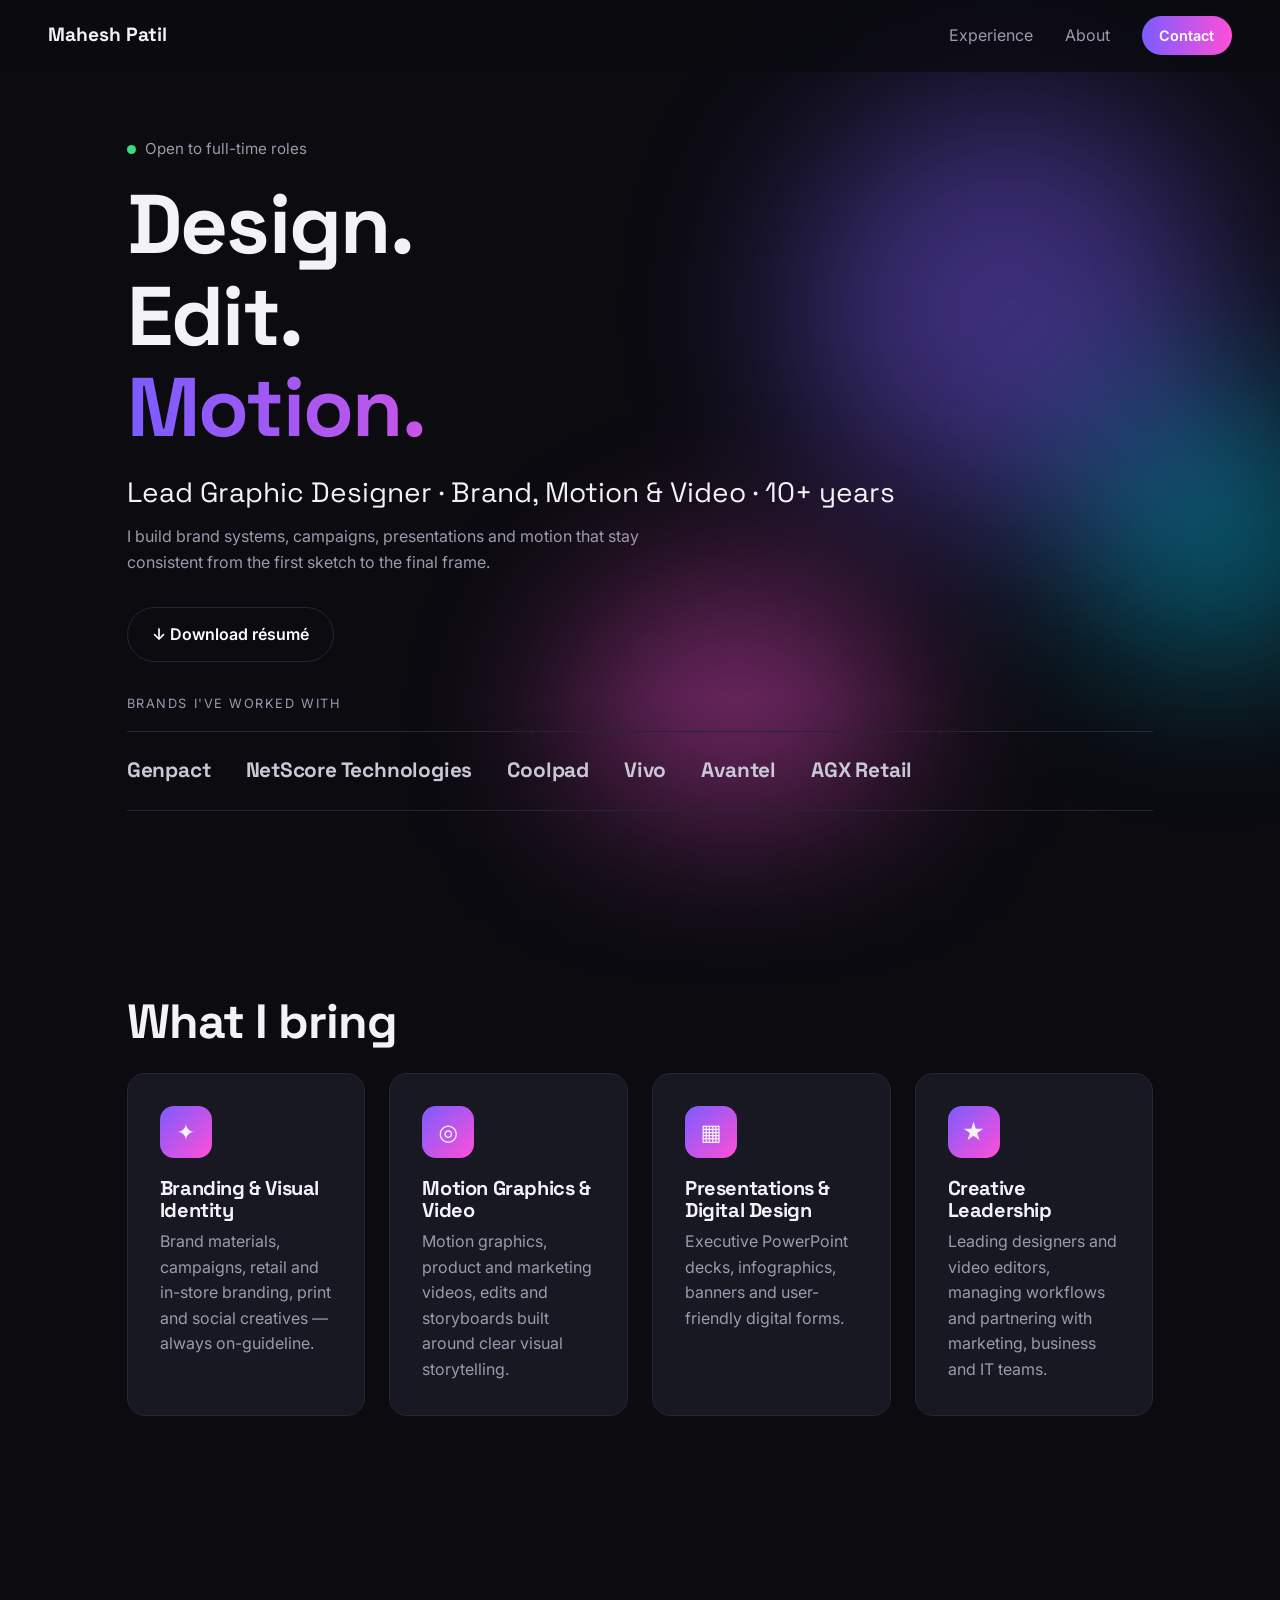
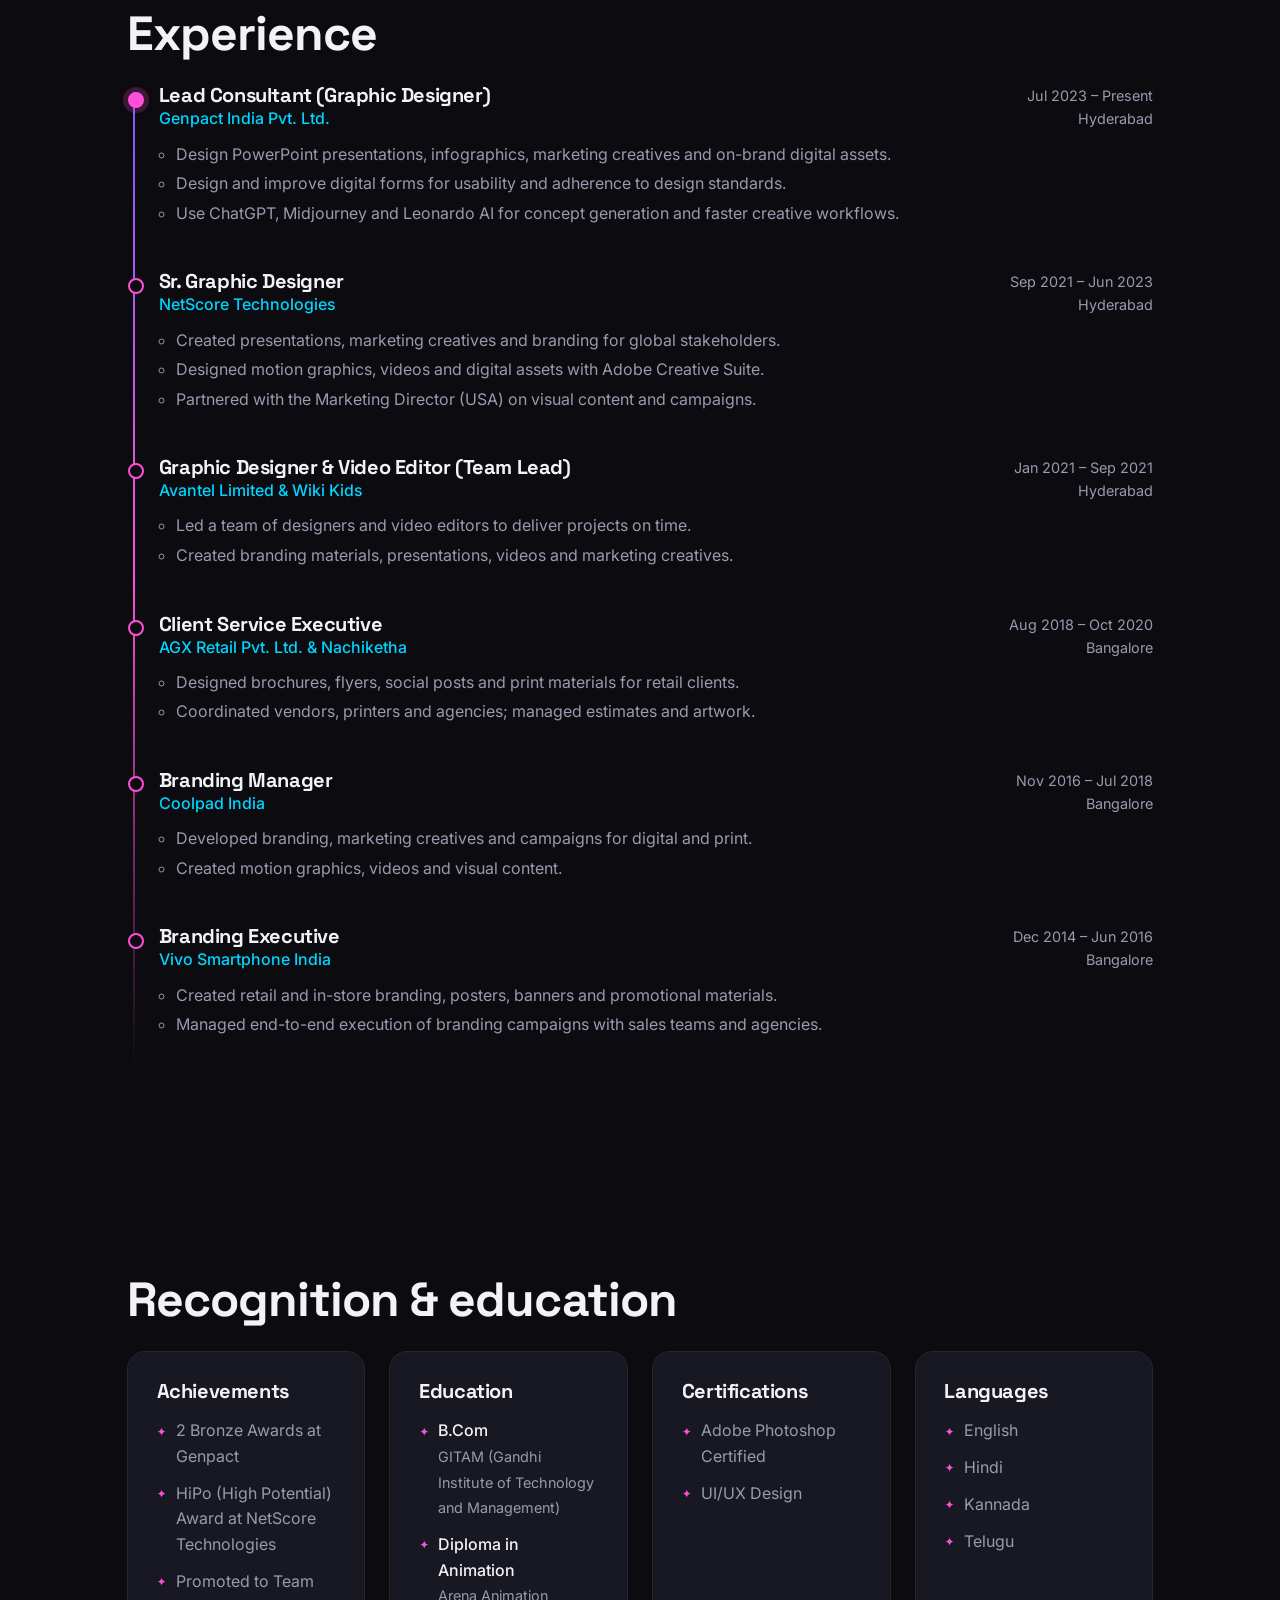
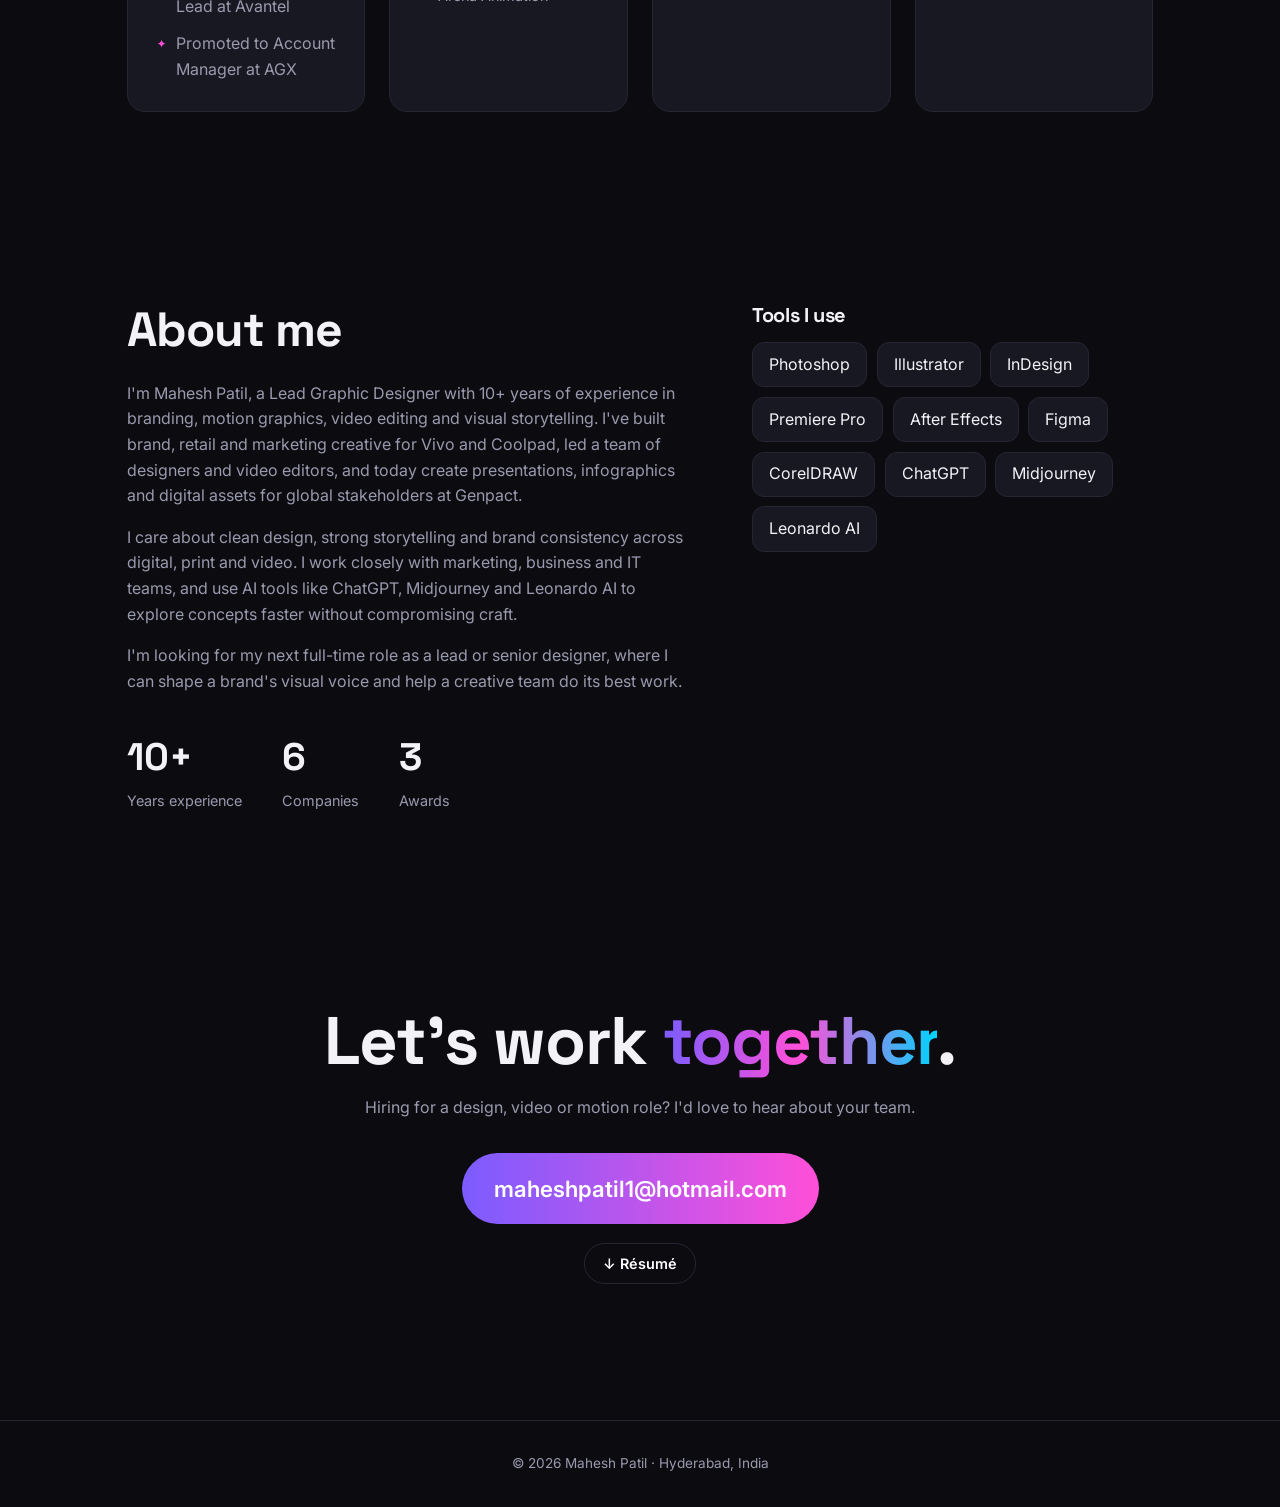
==== index.html @ 97edee57 "Upgrade portfolio based on hiring research - Brands strip (Genpact, NetScore, Coolpad, Vivo, Avantel" ====
<!doctype html>
<html lang="en">
<head>
  <meta charset="utf-8">
  <meta name="viewport" content="width=device-width, initial-scale=1">
  <title>Portfolio — Graphic Design, Video & Motion</title>
  <meta name="description" content="Portfolio of a graphic designer, video editor and motion graphics designer.">
  <link rel="preconnect" href="https://fonts.googleapis.com">
  <link rel="preconnect" href="https://fonts.gstatic.com" crossorigin>
  <link href="https://fonts.googleapis.com/css2?family=Inter:wght@400;500;600&family=Space+Grotesk:wght@500;700&display=swap" rel="stylesheet">
  <link rel="stylesheet" href="css/style.css">
</head>
<body>
  <header class="nav">
    <a href="#top" class="logo" data-site="name">Mahesh Patil</a>
    <button class="nav-toggle" aria-label="Open menu" aria-expanded="false">☰</button>
    <nav class="nav-links">
      <a href="#case-studies" id="nav-cs" hidden>Case studies</a>
      <a href="#work">Work</a>
      <a href="#experience">Experience</a>
      <a href="#about">About</a>
      <a href="#contact" class="btn btn-small">Contact</a>
    </nav>
  </header>

  <main id="top">
    <!-- HERO -->
    <section class="hero">
      <div class="hero-bg" aria-hidden="true">
        <span class="blob b1"></span><span class="blob b2"></span><span class="blob b3"></span>
      </div>
      <p class="eyebrow"><span class="dot"></span><span data-site="availability"></span></p>
      <h1>
        <span class="line">Design.</span>
        <span class="line">Edit.</span>
        <span class="line gradient-text">Motion.</span>
      </h1>
      <p class="hero-role" data-site="role"></p>
      <p class="hero-tagline" data-site="tagline"></p>
      <div class="hero-actions">
        <a href="#work" class="btn">View my work</a>
        <button class="btn btn-ghost" id="showreel-btn" hidden>▶ Watch showreel</button>
        <a class="btn btn-ghost" id="resume-btn" href="#" download hidden>↓ Download résumé</a>
        <a class="btn btn-ghost" id="pdf-btn" href="#" target="_blank" rel="noopener" hidden>↓ Portfolio PDF</a>
      </div>
      <div class="brands" id="brands" hidden aria-label="Brands I've worked with">
        <p class="brands-label">Brands I've worked with</p>
        <ul class="brands-list" id="brands-list"></ul>
      </div>
    </section>


    <!-- SHOWREEL (shown when SITE.showreel is set) -->
    <section id="showreel" class="section" hidden>
      <div class="section-head"><h2>Showreel</h2><p class="section-note" data-site="role"></p></div>
      <button class="reel-frame" id="reel-play" aria-label="Play showreel">
        <video id="reel-loop" muted loop playsinline preload="none" hidden></video>
        <img id="reel-poster" alt="" hidden>
        <span class="reel-play-icon" aria-hidden="true">▶</span>
        <span class="reel-label">Watch full reel</span>
      </button>
      <ol class="reel-breakdown" id="reel-breakdown" hidden></ol>
    </section>

    <!-- CASE STUDIES (filled from CASE_STUDIES in js/data.js; hidden when there are none) -->
    <section id="case-studies" class="section" hidden>
      <div class="section-head">
        <h2>Case studies</h2>
        <p class="section-note">In-depth projects: the brief, the thinking and the final work.</p>
      </div>
      <div class="cs-grid" id="cs-grid"></div>
    </section>

    <!-- WORK -->
    <section id="work" class="section">
      <div class="section-head">
        <h2 id="work-title">Selected work</h2>
        <div class="filters" role="tablist" aria-label="Filter projects">
          <button class="filter active" data-filter="all">All</button>
          <button class="filter" data-filter="graphic">Graphic Design</button>
          <button class="filter" data-filter="video">Video Editing</button>
          <button class="filter" data-filter="motion">Motion Graphics</button>
        </div>
      </div>
      <div class="grid" id="project-grid"></div>
    </section>

    <!-- SERVICES -->
    <section id="services" class="section">
      <h2>What I bring</h2>
      <div class="services" id="services-list"></div>
    </section>

    <!-- EXPERIENCE -->
    <section id="experience" class="section">
      <h2>Experience</h2>
      <ol class="timeline" id="timeline"></ol>
    </section>

    <!-- RECOGNITION / EDUCATION -->
    <section class="section">
      <h2>Recognition &amp; education</h2>
      <div class="info-grid">
        <div class="info-card reveal"><h3>Achievements</h3><ul id="achievements"></ul></div>
        <div class="info-card reveal"><h3>Education</h3><ul id="education"></ul></div>
        <div class="info-card reveal"><h3>Certifications</h3><ul id="certifications"></ul></div>
        <div class="info-card reveal"><h3>Languages</h3><ul id="languages"></ul></div>
      </div>
    </section>

    <!-- ABOUT -->
    <section id="about" class="section about">
      <div>
        <h2>About me</h2>
        <div id="about-text"></div>
        <div class="stats" id="stats"></div>
      </div>
      <div>
        <h3>Tools I use</h3>
        <ul class="tools" id="tools"></ul>
      </div>
    </section>

    <!-- CONTACT -->
    <section id="contact" class="section contact">
      <h2>Let's work <span class="gradient-text">together</span>.</h2>
      <p>Hiring for a design, video or motion role? I'd love to hear about your team.</p>
      <a class="btn btn-big" id="email-link" href="#"></a>
      <div class="contact-files">
        <a class="btn btn-ghost btn-small" id="resume-btn-2" href="#" download hidden>↓ Résumé</a>
        <a class="btn btn-ghost btn-small" id="pdf-btn-2" href="#" target="_blank" rel="noopener" hidden>↓ Portfolio PDF</a>
      </div>
      <ul class="socials" id="socials"></ul>
    </section>
  </main>

  <footer class="footer">
    <p>© <span id="year"></span> <span data-site="name"></span> · <span data-site="location"></span></p>
  </footer>

  <!-- LIGHTBOX -->
  <div class="lightbox" id="lightbox" hidden role="dialog" aria-modal="true" aria-labelledby="lb-title">
    <div class="lb-inner">
      <button class="lb-close" aria-label="Close">✕</button>
      <div class="lb-info">
        <div class="lb-tags" id="lb-cat"></div>
        <h3 id="lb-title"></h3>
        <p id="lb-desc"></p>
        <p class="lb-meta" id="lb-meta"></p>
        <a class="btn btn-ghost btn-small lb-link" id="lb-link" href="#" target="_blank" rel="noopener" hidden>View on Behance ↗</a>
      </div>
      <div class="lb-media" id="lb-media"></div>
    </div>
  </div>

  <script src="js/data.js"></script>
  <script src="js/main.js"></script>
</body>
</html>
---- css/style.css ----
:root {
  --bg: #0b0b10;
  --bg-2: #13131b;
  --card: #181822;
  --line: #262633;
  --text: #f2f2f7;
  --muted: #9a9aae;
  --accent: #7b5cff;
  --accent-2: #ff4fd8;
  --accent-3: #00d4ff;
  --radius: 18px;
  --max: 1180px;
  --font-head: "Space Grotesk", system-ui, sans-serif;
  --font-body: "Inter", system-ui, sans-serif;
}

* { box-sizing: border-box; margin: 0; padding: 0; }
[hidden] { display: none !important; }
html { scroll-behavior: smooth; }
body {
  background: var(--bg);
  color: var(--text);
  font-family: var(--font-body);
  line-height: 1.6;
  -webkit-font-smoothing: antialiased;
  overflow-x: hidden;
}
img, video, iframe { display: block; max-width: 100%; }
a { color: inherit; text-decoration: none; }
button { font: inherit; cursor: pointer; }
h1, h2, h3 { font-family: var(--font-head); line-height: 1.1; letter-spacing: -0.02em; }
h2 { font-size: clamp(2rem, 4vw, 3rem); margin-bottom: 1.5rem; }
h3 { font-size: 1.25rem; }

.gradient-text {
  background: linear-gradient(90deg, var(--accent), var(--accent-2), var(--accent-3));
  -webkit-background-clip: text; background-clip: text; color: transparent;
}

/* Buttons */
.btn {
  display: inline-flex; align-items: center; gap: .5rem;
  padding: .85rem 1.5rem; border-radius: 999px; border: 0;
  background: linear-gradient(90deg, var(--accent), var(--accent-2));
  color: #fff; font-weight: 600;
  transition: transform .2s, box-shadow .2s;
}
.btn:hover { transform: translateY(-2px); box-shadow: 0 10px 30px -10px var(--accent-2); }
.btn-ghost { background: transparent; border: 1px solid var(--line); }
.btn-ghost:hover { border-color: var(--accent); box-shadow: none; }
.btn-small { padding: .5rem 1.1rem; font-size: .9rem; }
.btn-big { font-size: clamp(1rem, 3vw, 1.4rem); padding: 1.1rem 2rem; word-break: break-all; }

/* Nav */
.nav {
  position: fixed; inset: 0 0 auto 0; z-index: 50;
  display: flex; align-items: center; justify-content: space-between;
  padding: 1rem clamp(1rem, 4vw, 3rem);
  background: rgba(11, 11, 16, .7);
  backdrop-filter: blur(14px);
  border-bottom: 1px solid transparent;
  transition: border-color .3s;
}
.nav.scrolled { border-color: var(--line); }
.logo { font-family: var(--font-head); font-weight: 700; font-size: 1.2rem; }
.nav-links { display: flex; align-items: center; gap: 2rem; }
.nav-links a:not(.btn) { color: var(--muted); transition: color .2s; }
.nav-links a:not(.btn):hover { color: var(--text); }
.nav-toggle { display: none; background: none; border: 0; color: var(--text); font-size: 1.5rem; }

/* Hero */
.hero {
  position: relative; min-height: 100vh;
  display: flex; flex-direction: column; justify-content: center;
  padding: 5.5rem clamp(1rem, 6vw, 5rem) 2.5rem;
  max-width: var(--max); margin: 0 auto;
}
.hero-bg {
  position: absolute; top: 0; bottom: -6rem; left: calc(50% - 50vw); right: calc(50% - 50vw);
  z-index: -1; overflow: hidden; pointer-events: none;
  -webkit-mask-image: linear-gradient(#000 70%, transparent); mask-image: linear-gradient(#000 70%, transparent);
}
.blob { position: absolute; border-radius: 50%; filter: blur(90px); opacity: .45; animation: float 14s ease-in-out infinite; }
.b1 { width: 420px; height: 420px; background: var(--accent); top: 10%; right: 5%; }
.b2 { width: 320px; height: 320px; background: var(--accent-2); bottom: 10%; right: 30%; animation-delay: -5s; }
.b3 { width: 260px; height: 260px; background: var(--accent-3); top: 40%; right: -5%; animation-delay: -9s; }
@keyframes float {
  0%, 100% { transform: translate(0, 0) scale(1); }
  33% { transform: translate(-40px, 30px) scale(1.1); }
  66% { transform: translate(30px, -20px) scale(.95); }
}
.eyebrow { display: inline-flex; align-items: center; gap: .6rem; color: var(--muted); margin-bottom: 1.1rem; font-size: .95rem; }
.dot { width: 9px; height: 9px; border-radius: 50%; background: #3ddc84; box-shadow: 0 0 0 0 #3ddc84; animation: pulse 2s infinite; }
@keyframes pulse { 70% { box-shadow: 0 0 0 10px transparent; } 100% { box-shadow: 0 0 0 0 transparent; } }
.hero h1 { font-size: clamp(3rem, 9vw, 5.2rem); font-weight: 700; margin-bottom: 1rem; }
.hero h1 .line { display: block; opacity: 0; transform: translateY(30px); animation: rise .8s forwards; }
.hero h1 .line:nth-child(2) { animation-delay: .15s; }
.hero h1 .line:nth-child(3) { animation-delay: .3s; }
@keyframes rise { to { opacity: 1; transform: none; } }
.hero-role { font-family: var(--font-head); font-size: clamp(1.2rem, 2.8vw, 1.75rem); margin-bottom: .6rem; }
.hero-tagline { color: var(--muted); max-width: 560px; margin-bottom: 2rem; }
.hero-actions { display: flex; flex-wrap: wrap; gap: 1rem; }

/* Sections */
.section { max-width: var(--max); margin: 0 auto; padding: 6rem clamp(1rem, 6vw, 5rem); }
.section-head { display: flex; flex-wrap: wrap; align-items: end; justify-content: space-between; gap: 1rem; margin-bottom: 2rem; }
.section-head h2 { margin: 0; }
.filters { display: flex; flex-wrap: wrap; gap: .5rem; }
.filter {
  padding: .5rem 1rem; border-radius: 999px;
  background: var(--bg-2); border: 1px solid var(--line); color: var(--muted);
  transition: all .2s;
}
.filter:hover { color: var(--text); }
.filter.active { background: var(--text); color: var(--bg); border-color: var(--text); }

/* Project grid */
.grid { display: grid; grid-template-columns: repeat(auto-fill, minmax(320px, 1fr)); gap: 1.5rem; }
.card {
  position: relative; border-radius: var(--radius); overflow: hidden;
  background: var(--card); border: 1px solid var(--line);
  cursor: pointer; text-align: left; color: inherit; padding: 0;
  display: flex; flex-direction: column; justify-content: flex-start; font: inherit;
  transition: transform .3s, border-color .3s;
  animation: fadeIn .5s both;
}
.card:hover { transform: translateY(-6px); border-color: var(--accent); }
@keyframes fadeIn { from { opacity: 0; transform: translateY(15px); } }
.card-thumb { position: relative; aspect-ratio: 4 / 3; overflow: hidden; }
.card-thumb img { width: 100%; height: 100%; object-fit: cover; object-position: center top; transition: transform .6s; }
.count {
  position: absolute; left: 1rem; bottom: 1rem; padding: .3rem .7rem; border-radius: 999px;
  background: rgba(0,0,0,.6); backdrop-filter: blur(6px); color: #fff; font-size: .8rem; font-weight: 500;
}
.card:hover .card-thumb img, .card:hover .placeholder { transform: scale(1.06); }
.placeholder {
  width: 100%; height: 100%;
  display: grid; place-items: center;
  font-family: var(--font-head); font-size: 4rem; font-weight: 700; color: rgba(255,255,255,.9);
  transition: transform .6s;
}
.play {
  position: absolute; right: 1rem; bottom: 1rem;
  width: 48px; height: 48px; border-radius: 50%;
  display: grid; place-items: center;
  background: rgba(0,0,0,.55); backdrop-filter: blur(6px); color: #fff; font-size: .95rem;
}
.card-thumb { width: 100%; flex: none; }
.card-body { padding: 1.2rem 1.3rem 1.4rem; }
.card-body h3 { font-size: 1.1rem; margin: .5rem 0 .25rem; }
.card-body p { color: var(--muted); font-size: .9rem; }
.tag {
  display: inline-block; font-size: .75rem; font-weight: 600; letter-spacing: .04em; text-transform: uppercase;
  padding: .25rem .65rem; border-radius: 999px; background: var(--bg-2); border: 1px solid var(--line);
}
.tag.graphic { color: #ffb86b; }
.tag.video { color: #5ccfff; }
.tag.motion { color: #ff7ad9; }

/* Badges */
.badge {
  display: inline-block; font-size: .75rem; font-weight: 600; letter-spacing: .04em;
  padding: .3rem .7rem; border-radius: 999px;
}
.badge.concept { background: linear-gradient(90deg, var(--accent), var(--accent-2)); color: #fff; }
.badge.draft { background: #ffd54f; color: #2b2100; }
.section-note { color: var(--muted); max-width: 420px; }

/* Case study cards (home) */
.cs-grid { display: grid; grid-template-columns: repeat(auto-fill, minmax(min(100%, 480px), 1fr)); gap: 1.5rem; }
.cs-card {
  display: flex; flex-direction: column; border-radius: var(--radius); overflow: hidden;
  background: var(--card); border: 1px solid var(--line); transition: transform .3s, border-color .3s;
}
.cs-card:hover { transform: translateY(-6px); border-color: var(--accent); }
.cs-card-img { position: relative; aspect-ratio: 16 / 10; overflow: hidden; background: var(--bg-2); }
.cs-card-img img { width: 100%; height: 100%; object-fit: cover; object-position: center top; transition: transform .6s; }
.cs-card:hover .cs-card-img img { transform: scale(1.04); }
.cs-card-badges { position: absolute; left: 1rem; top: 1rem; display: flex; gap: .4rem; flex-wrap: wrap; }
.cs-card-body { padding: 1.4rem 1.5rem 1.6rem; display: grid; gap: .6rem; }
.cs-card-body h3 { font-size: 1.5rem; }
.cs-card-body p { color: var(--muted); }
.cs-more { color: var(--accent-3); font-weight: 600; }

/* Case study page */
.case-page main { padding-top: 4rem; }
.cs-hero { padding-bottom: 2rem; }
.cs-back { color: var(--muted); display: inline-block; margin-bottom: 1.5rem; }
.cs-back:hover { color: var(--text); }
.cs-badges { display: flex; flex-wrap: wrap; gap: .5rem; margin-bottom: 1.2rem; }
.cs-hero h1 { font-size: clamp(2.6rem, 8vw, 5.5rem); margin-bottom: 1rem; }
.cs-summary { font-size: clamp(1.1rem, 2.4vw, 1.4rem); color: var(--muted); max-width: 760px; }
.cs-meta { display: grid; grid-template-columns: repeat(auto-fit, minmax(200px, 1fr)); gap: 1.5rem; margin-top: 2.5rem; padding-top: 2rem; border-top: 1px solid var(--line); }
.cs-meta dt { font-size: .75rem; text-transform: uppercase; letter-spacing: .08em; color: var(--muted); margin-bottom: .3rem; }
.cs-meta dd { font-weight: 500; }
.cs-note { margin-top: 2rem; padding: 1rem 1.2rem; border-left: 3px solid var(--accent-2); background: var(--bg-2); color: var(--muted); font-size: .95rem; border-radius: 0 10px 10px 0; }
.cs-cover { max-width: var(--max); margin: 0 auto; padding: 0 clamp(1rem, 6vw, 5rem); }
.cs figure img { width: 100%; height: auto; border-radius: var(--radius); border: 1px solid var(--line); background: var(--bg-2); }
.cs figcaption { color: var(--muted); font-size: .9rem; margin-top: .6rem; }
.cs-section { padding-top: 3rem; padding-bottom: 3rem; }
.cs-text { max-width: 760px; margin-bottom: 2rem; }
.cs-text h2 { font-size: clamp(1.6rem, 3vw, 2.2rem); margin-bottom: 1rem; }
.cs-text p { color: var(--muted); margin-bottom: 1rem; font-size: 1.05rem; }
.cs-text ul { color: var(--muted); padding-left: 1.2rem; display: grid; gap: .4rem; }
.cs-media { display: grid; gap: 1.5rem; }
.cs-media .video-wrap { position: relative; aspect-ratio: 16 / 9; border-radius: var(--radius); overflow: hidden; background: #000; }
.cs-media .video-wrap iframe, .cs-media .video-wrap video { position: absolute; inset: 0; width: 100%; height: 100%; border: 0; }
.cs-grid2 { grid-template-columns: repeat(auto-fit, minmax(min(100%, 420px), 1fr)); }
.cs-next a { display: block; padding: 2.5rem; border-radius: var(--radius); background: var(--card); border: 1px solid var(--line); transition: border-color .3s; }
.cs-next a:hover { border-color: var(--accent); }
.cs-next span { display: block; color: var(--muted); margin-bottom: .4rem; }
.cs-next strong { font-family: var(--font-head); font-size: clamp(1.5rem, 4vw, 2.5rem); }
.cs-missing { min-height: 60vh; display: grid; align-content: center; justify-items: start; gap: 1rem; }

/* Brands strip */
.brands { margin-top: 2rem; }
.brands-label { color: var(--muted); font-size: .8rem; text-transform: uppercase; letter-spacing: .12em; margin-bottom: 1rem; }
.brands-list {
  list-style: none; display: flex; flex-wrap: wrap; gap: .6rem 2.2rem; padding: 1.4rem 0;
  border-top: 1px solid var(--line); border-bottom: 1px solid var(--line);
}
.brands-list li { font-family: var(--font-head); font-weight: 700; font-size: clamp(1rem, 2vw, 1.3rem); color: #c9c9d6; letter-spacing: -.01em; }

/* Showreel */
.reel-frame {
  position: relative; display: block; width: 100%; aspect-ratio: 16 / 9; padding: 0; border: 1px solid var(--line);
  border-radius: var(--radius); overflow: hidden; color: #fff; cursor: pointer;
  background: radial-gradient(circle at 30% 30%, rgba(123,92,255,.45), transparent 60%), radial-gradient(circle at 75% 70%, rgba(255,79,216,.35), transparent 55%), var(--bg-2);
}
.reel-frame video, .reel-frame img { position: absolute; inset: 0; width: 100%; height: 100%; object-fit: cover; }
.reel-play-icon {
  position: absolute; left: 50%; top: 50%; transform: translate(-50%, -50%); width: 84px; height: 84px; border-radius: 50%;
  display: grid; place-items: center; font-size: 1.6rem; background: rgba(0,0,0,.55); backdrop-filter: blur(8px); transition: transform .3s;
}
.reel-frame:hover .reel-play-icon { transform: translate(-50%, -50%) scale(1.1); }
.reel-label { position: absolute; left: 1.2rem; bottom: 1.1rem; font-weight: 600; background: rgba(0,0,0,.55); padding: .4rem .9rem; border-radius: 999px; }
.reel-breakdown { list-style: none; margin-top: 1.5rem; display: grid; gap: .2rem; }
.reel-breakdown li { display: grid; grid-template-columns: 4.5rem 1fr 1fr; gap: 1rem; padding: .7rem 0; border-bottom: 1px solid var(--line); }
.reel-time { font-family: monospace; color: var(--accent-3); }
.reel-breakdown span:last-child { color: var(--muted); }

/* Case card hover preview */
.cs-preview { position: absolute; inset: 0; width: 100%; height: 100%; object-fit: cover; opacity: 0; transition: opacity .3s; }
.cs-card.playing .cs-preview { opacity: 1; }

/* Case study: outcome + key decisions */
.cs-outcome { margin-top: 2rem; padding: 1.3rem 1.5rem; border-radius: var(--radius); background: var(--card); border: 1px solid var(--line); }
.cs-outcome span { display: block; font-size: .75rem; text-transform: uppercase; letter-spacing: .08em; color: var(--accent-3); margin-bottom: .4rem; }
.cs-outcome p { font-size: 1.1rem; }
.cs-decisions h2 { font-size: clamp(1.6rem, 3vw, 2.2rem); margin-bottom: 1.5rem; }
.cs-decisions ol { list-style: none; counter-reset: d; display: grid; grid-template-columns: repeat(auto-fit, minmax(240px, 1fr)); gap: 1.2rem; }
.cs-decisions li { counter-increment: d; padding: 1.6rem; border-radius: var(--radius); background: var(--card); border: 1px solid var(--line); }
.cs-decisions li::before { content: "0" counter(d); display: block; font-family: var(--font-head); font-size: 1.8rem; font-weight: 700; margin-bottom: .6rem;
  background: linear-gradient(90deg, var(--accent), var(--accent-2)); -webkit-background-clip: text; background-clip: text; color: transparent; }
.cs-decisions h3 { margin-bottom: .5rem; }
.cs-decisions p { color: var(--muted); }

.contact-files { display: flex; justify-content: center; gap: .8rem; flex-wrap: wrap; margin-top: 1.2rem; }

/* Services */
.services { display: grid; grid-template-columns: repeat(auto-fit, minmax(220px, 1fr)); gap: 1.5rem; }
.service { padding: 2rem; border-radius: var(--radius); background: var(--card); border: 1px solid var(--line); }
.service-icon {
  width: 52px; height: 52px; border-radius: 14px; margin-bottom: 1.2rem;
  display: grid; place-items: center; font-size: 1.4rem;
  background: linear-gradient(135deg, var(--accent), var(--accent-2));
}
.service h3 { margin-bottom: .5rem; }
.service p { color: var(--muted); }

/* About */
.about { display: grid; grid-template-columns: 1.4fr 1fr; gap: 4rem; }
.about p { color: var(--muted); margin-bottom: 1rem; max-width: 600px; }
.about h3 { margin-bottom: 1rem; }
.stats { display: flex; flex-wrap: wrap; gap: 2.5rem; margin-top: 2rem; }
.stat strong { display: block; font-family: var(--font-head); font-size: 2.4rem; }
.stat span { color: var(--muted); font-size: .9rem; }
.tools { display: flex; flex-wrap: wrap; gap: .6rem; list-style: none; }
.tools li { padding: .55rem 1rem; border-radius: 12px; background: var(--card); border: 1px solid var(--line); }

/* Experience timeline */
.timeline { list-style: none; position: relative; padding-left: 2rem; }
.timeline::before {
  content: ""; position: absolute; left: 6px; top: .5rem; bottom: .5rem; width: 2px;
  background: linear-gradient(var(--accent), var(--accent-2), transparent);
}
.job { position: relative; padding: 0 0 2.5rem; }
.job::before {
  content: ""; position: absolute; left: calc(-2rem + 1px); top: .45rem;
  width: 12px; height: 12px; border-radius: 50%;
  background: var(--bg); border: 2px solid var(--accent-2);
}
.job:first-child::before { background: var(--accent-2); box-shadow: 0 0 0 5px rgba(255, 79, 216, .2); }
.job-head { display: flex; justify-content: space-between; gap: 1rem; flex-wrap: wrap; margin-bottom: .6rem; }
.job-company { color: var(--accent-3); font-weight: 500; }
.job-meta { color: var(--muted); font-size: .9rem; text-align: right; }
.job ul { color: var(--muted); padding-left: 1.1rem; max-width: 760px; }
.job ul li { margin-bottom: .25rem; }

/* Recognition grid */
.info-grid { display: grid; grid-template-columns: repeat(auto-fit, minmax(210px, 1fr)); gap: 1.5rem; }
.info-card { padding: 1.8rem; border-radius: var(--radius); background: var(--card); border: 1px solid var(--line); }
.info-card h3 { margin-bottom: 1rem; }
.info-card ul { list-style: none; display: grid; gap: .7rem; }
.info-card li { color: var(--muted); padding-left: 1.2rem; position: relative; }
.info-card li::before { content: "✦"; position: absolute; left: 0; color: var(--accent-2); font-size: .75rem; top: .2rem; }
.info-card li strong { display: block; color: var(--text); font-weight: 500; }
.info-card li span { font-size: .9rem; }

/* Contact */
.contact { text-align: center; }
.contact h2 { font-size: clamp(2.2rem, 6vw, 4.2rem); max-width: 800px; margin: 0 auto 1rem; }
.contact > p { color: var(--muted); margin-bottom: 2rem; }
.socials { display: flex; justify-content: center; flex-wrap: wrap; gap: 1.5rem; list-style: none; margin-top: 2.5rem; }
.socials a { color: var(--muted); border-bottom: 1px solid var(--line); padding-bottom: 2px; transition: color .2s, border-color .2s; }
.socials a:hover { color: var(--text); border-color: var(--accent-2); }

.footer { text-align: center; padding: 2rem 1rem; color: var(--muted); font-size: .85rem; border-top: 1px solid var(--line); }

/* Lightbox */
.lightbox {
  position: fixed; inset: 0; z-index: 100;
  display: grid; place-items: center; padding: 1rem;
  background: rgba(5, 5, 8, .88); backdrop-filter: blur(8px);
}
.lightbox[hidden] { display: none; }
.lb-inner {
  position: relative; width: min(1000px, 100%); max-height: 92vh; overflow: auto;
  background: var(--bg-2); border: 1px solid var(--line); border-radius: var(--radius);
}
.lb-close {
  position: absolute; top: .8rem; right: .8rem; z-index: 2;
  width: 40px; height: 40px; border-radius: 50%; border: 0;
  background: rgba(0,0,0,.6); color: #fff; font-size: 1rem;
}
.lb-media { background: #000; }
.lb-stack { display: grid; gap: 4px; }
.lb-stack img { width: 100%; height: auto; }
.lb-media .video-wrap { position: relative; aspect-ratio: 16 / 9; }
.lb-media .video-wrap iframe, .lb-media .video-wrap video { position: absolute; inset: 0; width: 100%; height: 100%; border: 0; }
.lb-media .placeholder { aspect-ratio: 16 / 9; height: auto; font-size: 1.1rem; font-weight: 500; text-align: center; padding: 2rem; }
.lb-info { padding: 1.6rem 4.5rem 1.6rem 1.8rem; }
.lb-info h3 { font-size: 1.6rem; margin: .7rem 0 .5rem; }
.lb-info p { color: var(--muted); }
.lb-meta { margin-top: .8rem; font-size: .9rem; }
.lb-tags { display: flex; gap: .4rem; flex-wrap: wrap; }
.lb-link { margin-top: 1.2rem; }

/* Scroll reveal */
.reveal { opacity: 0; transform: translateY(30px); transition: opacity .8s, transform .8s; }
.reveal.visible { opacity: 1; transform: none; }

/* Mobile */
@media (max-width: 760px) {
  .nav-toggle { display: block; }
  .nav-links {
    position: absolute; top: 100%; left: 0; right: 0;
    flex-direction: column; gap: 1.2rem; padding: 1.5rem;
    background: var(--bg-2); border-bottom: 1px solid var(--line);
    display: none;
  }
  .nav-links.open { display: flex; }
  .grid { grid-template-columns: 1fr; }
  .about { grid-template-columns: 1fr; gap: 2.5rem; }
  .section { padding: 4.5rem 1rem; }
  .job-meta { text-align: left; }
  .reel-breakdown li { grid-template-columns: 3.5rem 1fr; }
  .reel-breakdown span:last-child { grid-column: 2; }
  .hero { padding: 6rem 1rem 3rem; }
  .blob { opacity: .3; }
}

@media (prefers-reduced-motion: reduce) {
  *, *::before, *::after { animation: none !important; transition: none !important; }
  .hero h1 .line, .reveal { opacity: 1; transform: none; }
}
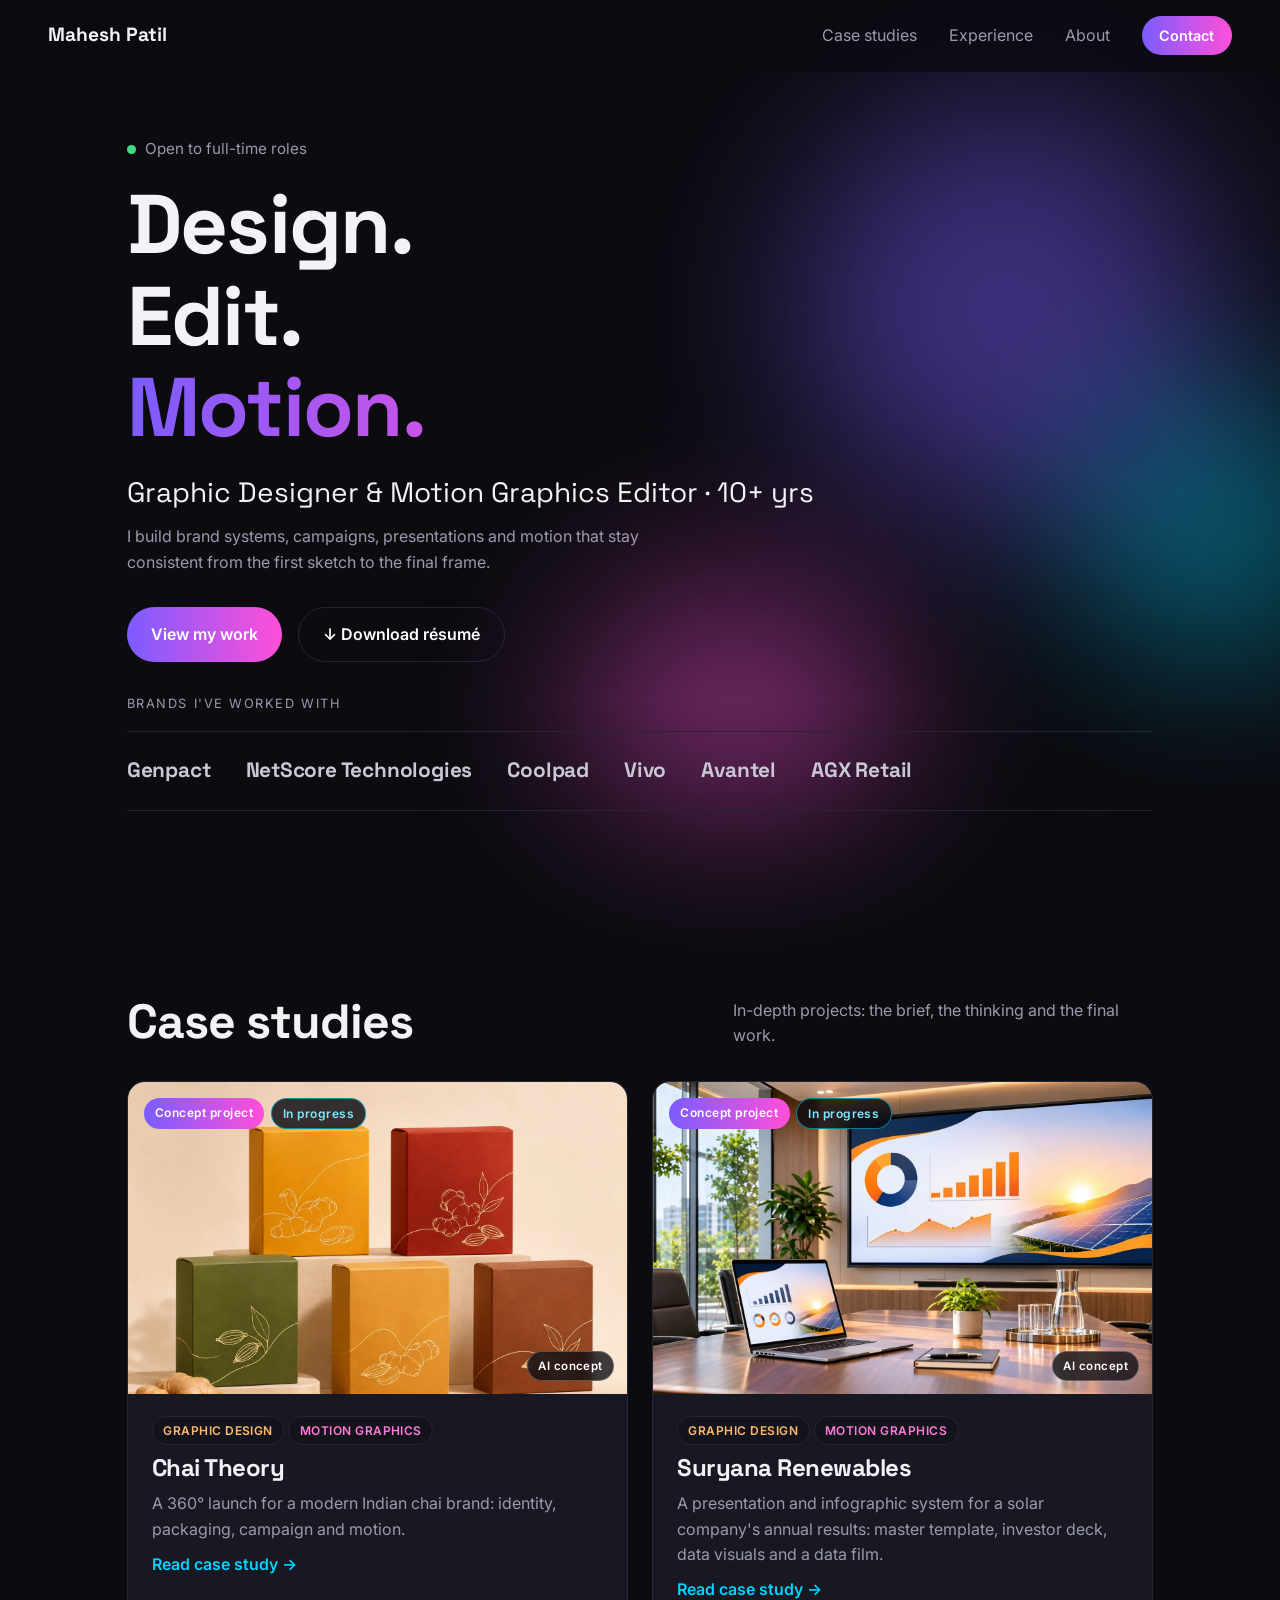
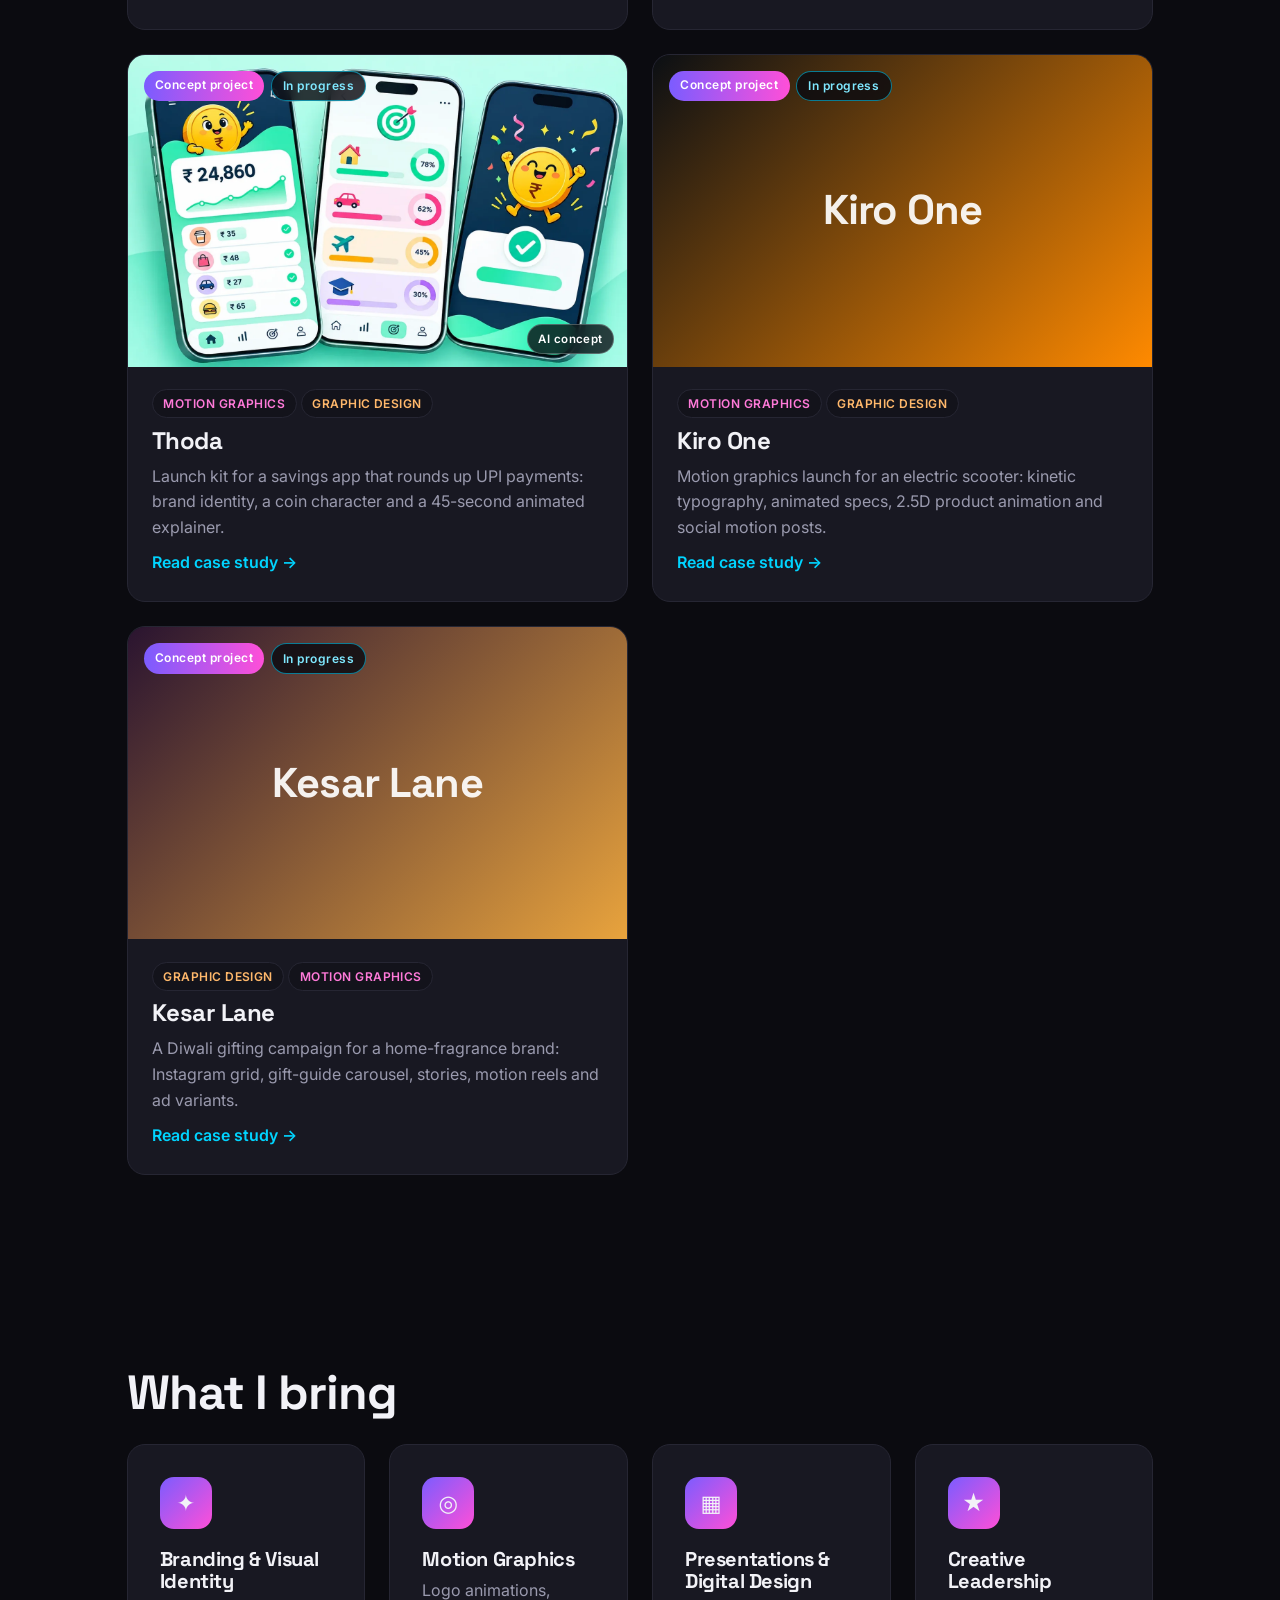
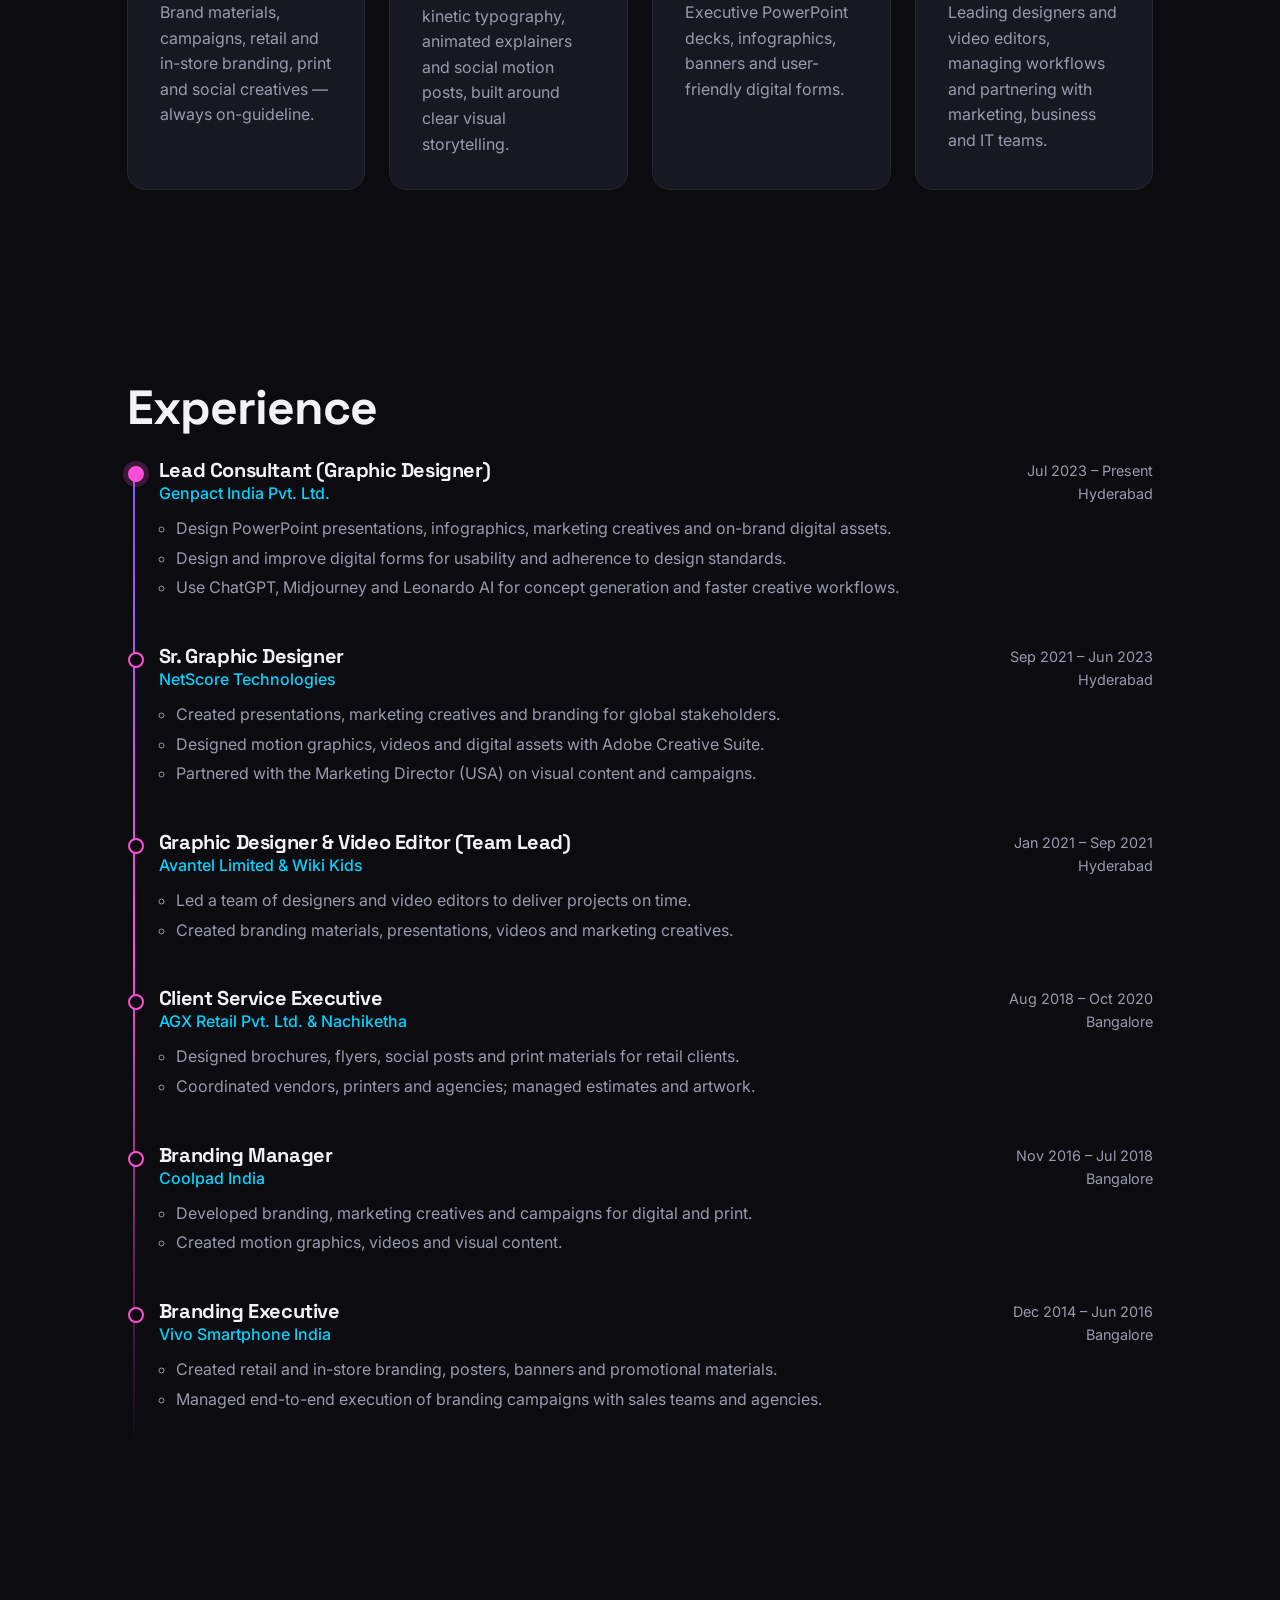
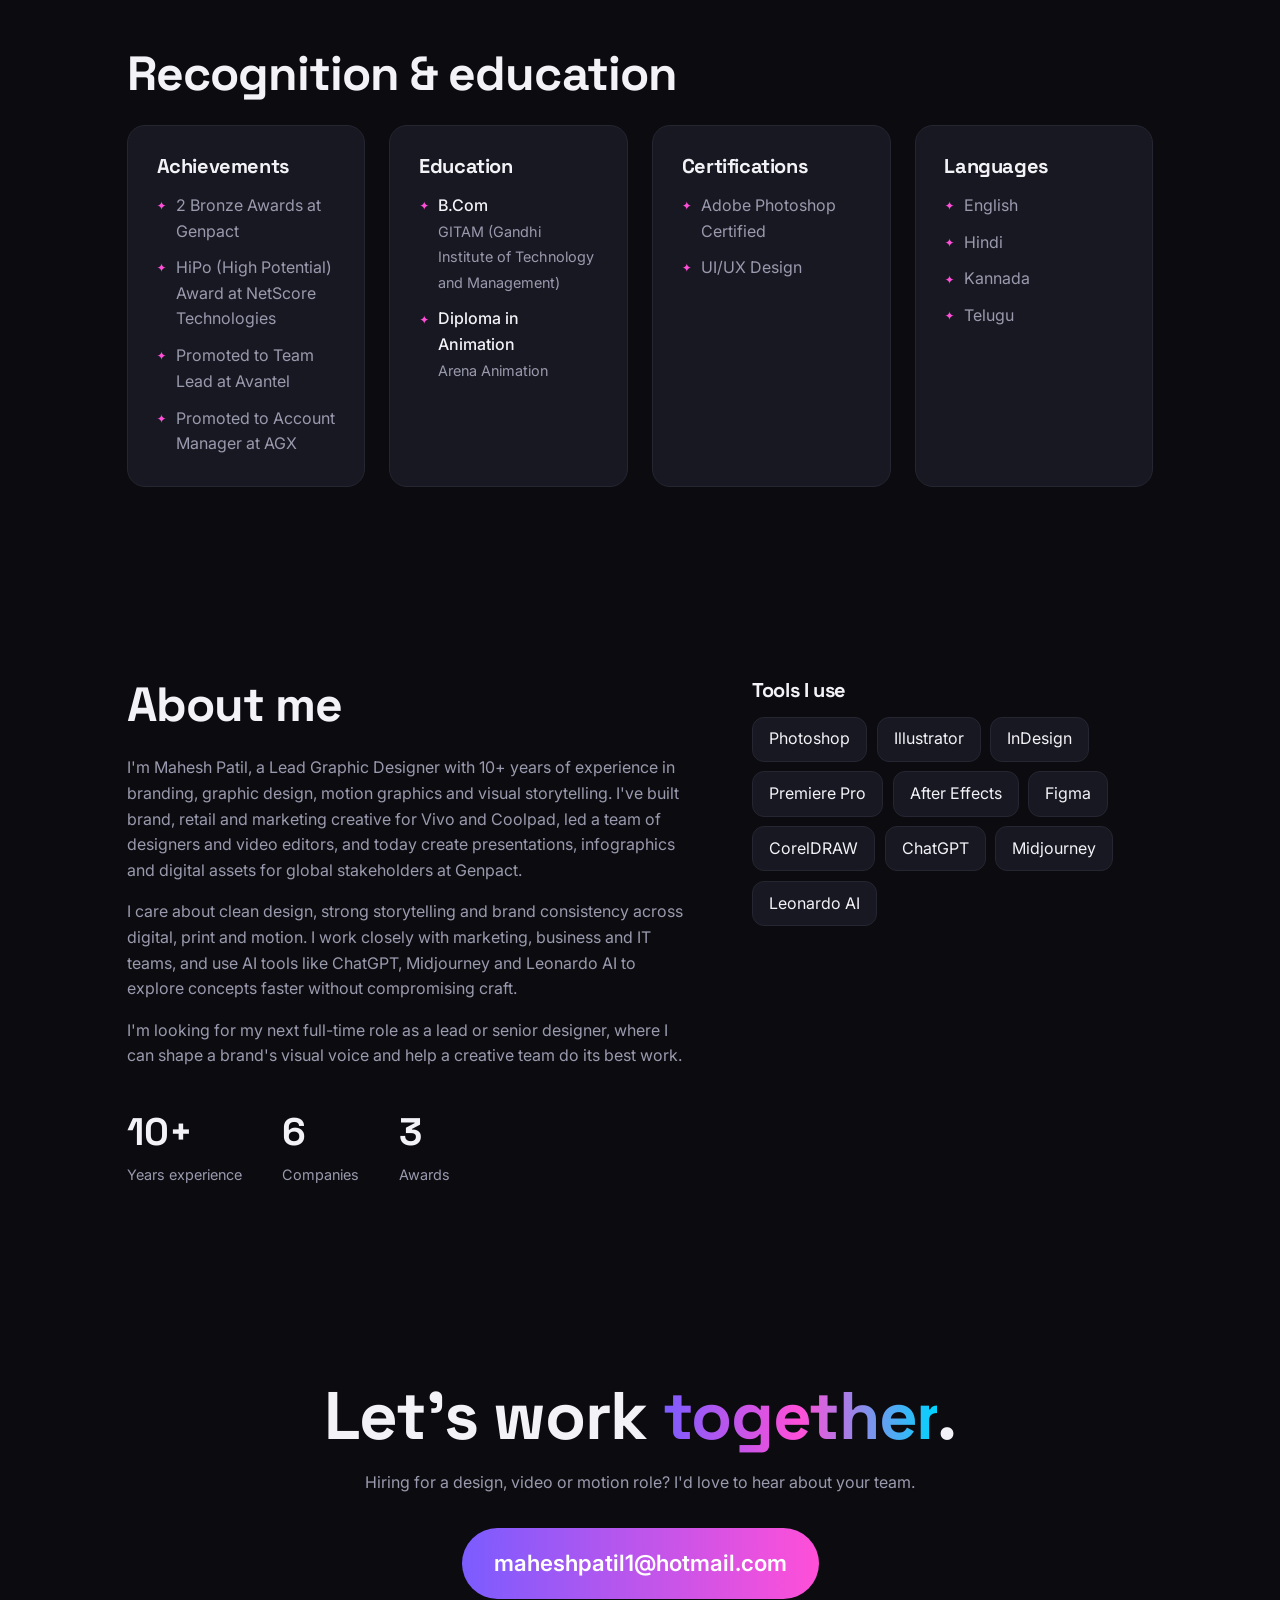
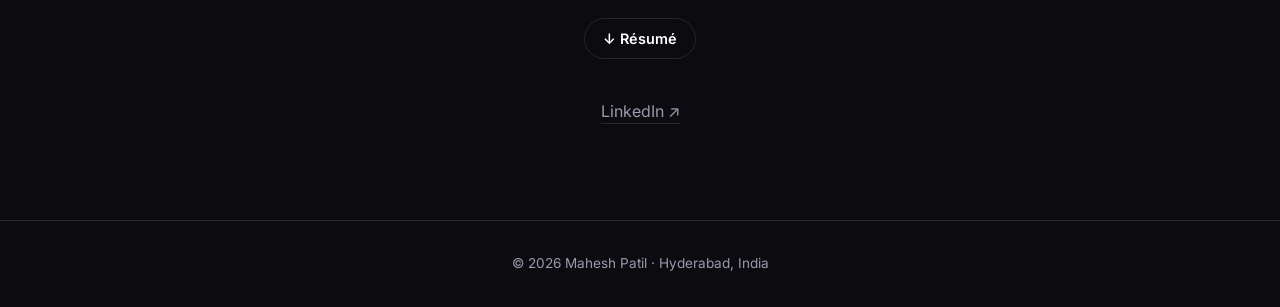
==== commit 4a614eae: "Refocus portfolio on graphic design and motion graphics Remove video-editing and UI/UX emphasis: Tho" ====
--- a/index.html
+++ b/index.html
@@ -78,7 +78,6 @@
         <div class="filters" role="tablist" aria-label="Filter projects">
           <button class="filter active" data-filter="all">All</button>
           <button class="filter" data-filter="graphic">Graphic Design</button>
-          <button class="filter" data-filter="video">Video Editing</button>
           <button class="filter" data-filter="motion">Motion Graphics</button>
         </div>
       </div>
--- a/css/style.css
+++ b/css/style.css
@@ -164,6 +164,7 @@
 }
 .badge.concept { background: linear-gradient(90deg, var(--accent), var(--accent-2)); color: #fff; }
 .badge.draft { background: #ffd54f; color: #2b2100; }
+.badge.wip { background: rgba(10, 10, 16, .82); color: #7fe8ff; border: 1px solid rgba(0, 212, 255, .55); backdrop-filter: blur(6px); }
 .section-note { color: var(--muted); max-width: 420px; }
 
 /* Case study cards (home) */
@@ -176,6 +177,9 @@
 .cs-card-img { position: relative; aspect-ratio: 16 / 10; overflow: hidden; background: var(--bg-2); }
 .cs-card-img img { width: 100%; height: 100%; object-fit: cover; object-position: center top; transition: transform .6s; }
 .cs-card:hover .cs-card-img img { transform: scale(1.04); }
+.cs-placeholder { width: 100%; height: 100%; display: grid; place-items: center; transition: transform .6s; }
+.cs-placeholder span { font-family: var(--font-head); font-weight: 700; font-size: clamp(1.8rem, 4vw, 2.6rem); color: rgba(255,255,255,.92); letter-spacing: -.02em; }
+.cs-card:hover .cs-placeholder { transform: scale(1.04); }
 .cs-card-badges { position: absolute; left: 1rem; top: 1rem; display: flex; gap: .4rem; flex-wrap: wrap; }
 .cs-card-body { padding: 1.4rem 1.5rem 1.6rem; display: grid; gap: .6rem; }
 .cs-card-body h3 { font-size: 1.5rem; }
@@ -196,6 +200,12 @@
 .cs-note { margin-top: 2rem; padding: 1rem 1.2rem; border-left: 3px solid var(--accent-2); background: var(--bg-2); color: var(--muted); font-size: .95rem; border-radius: 0 10px 10px 0; }
 .cs-cover { max-width: var(--max); margin: 0 auto; padding: 0 clamp(1rem, 6vw, 5rem); }
 .cs figure img { width: 100%; height: auto; border-radius: var(--radius); border: 1px solid var(--line); background: var(--bg-2); }
+.fig-img { position: relative; }
+.ai-tag {
+  position: absolute; right: .8rem; bottom: .8rem; z-index: 1; font-size: .72rem; font-weight: 600; letter-spacing: .04em;
+  padding: .3rem .65rem; border-radius: 999px; background: rgba(10, 10, 16, .78); color: #fff;
+  border: 1px solid rgba(255, 255, 255, .25); backdrop-filter: blur(6px); pointer-events: none;
+}
 .cs figcaption { color: var(--muted); font-size: .9rem; margin-top: .6rem; }
 .cs-section { padding-top: 3rem; padding-bottom: 3rem; }
 .cs-text { max-width: 760px; margin-bottom: 2rem; }
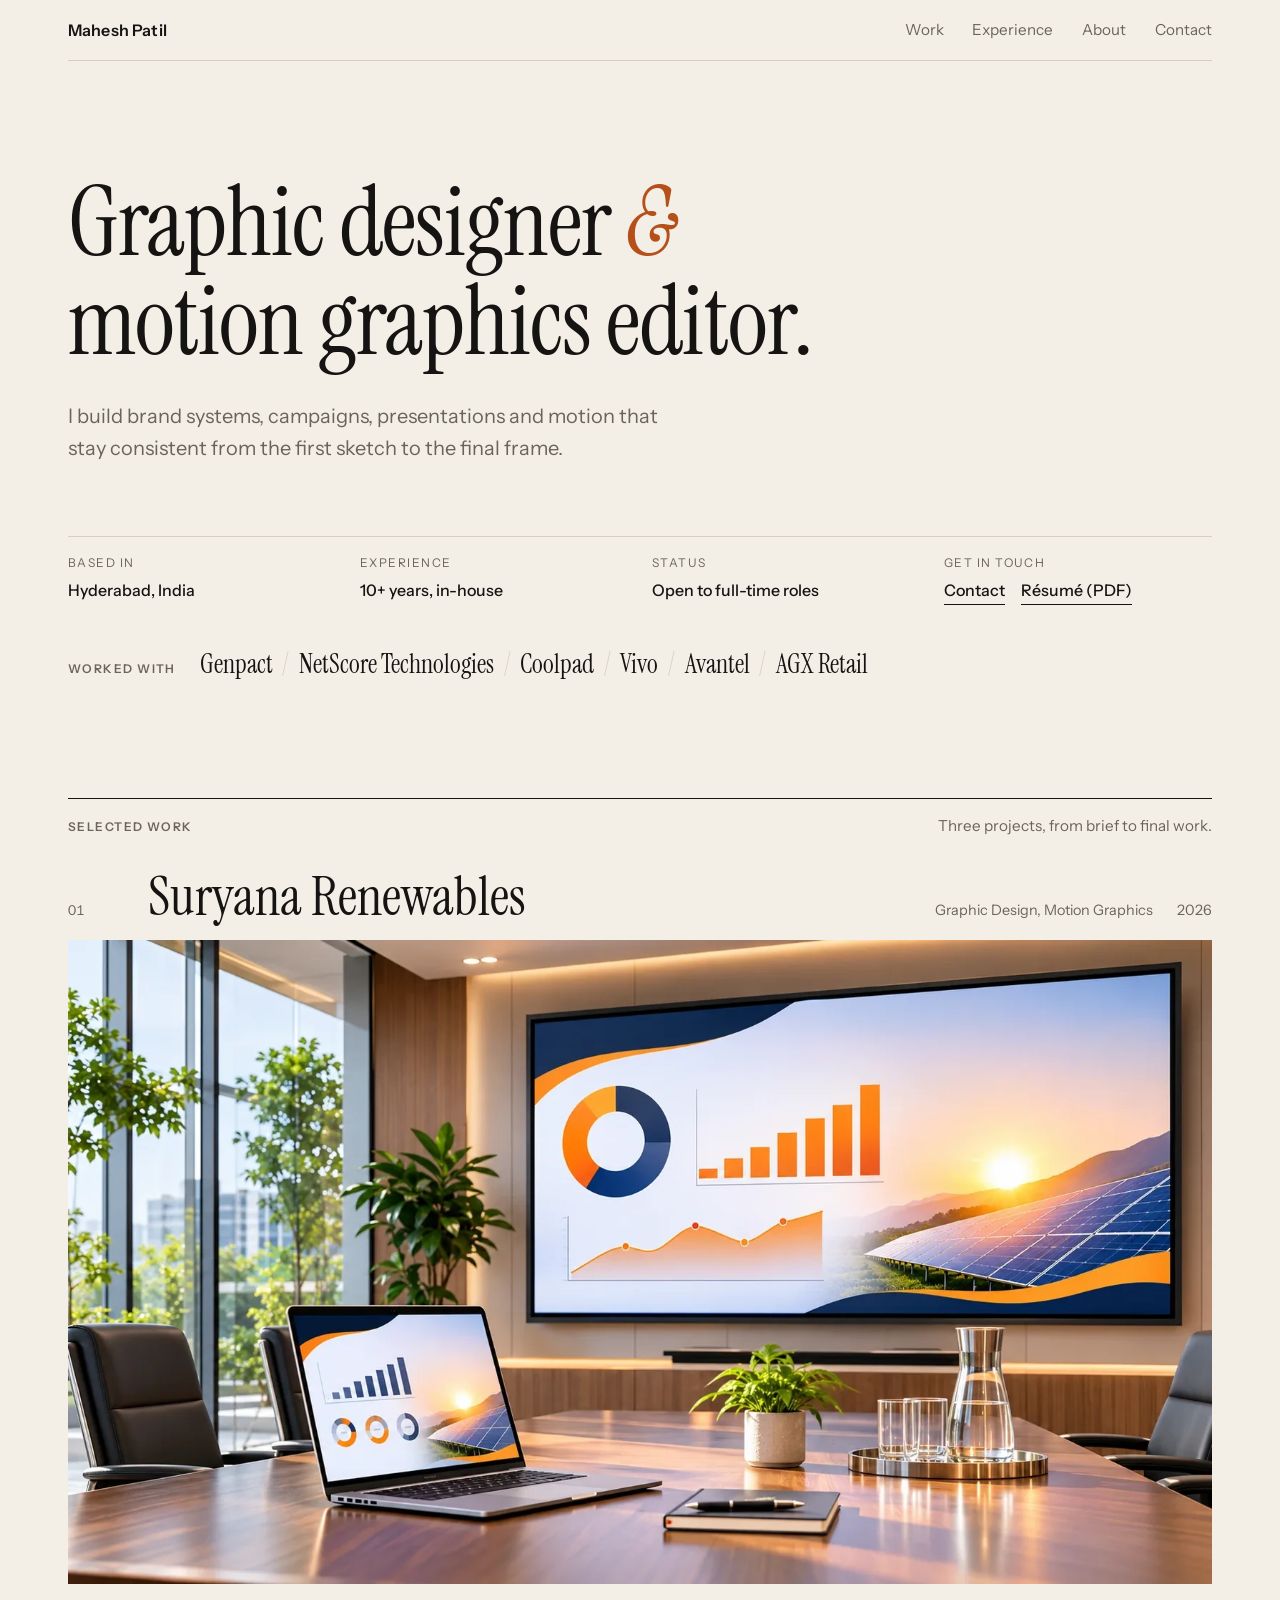
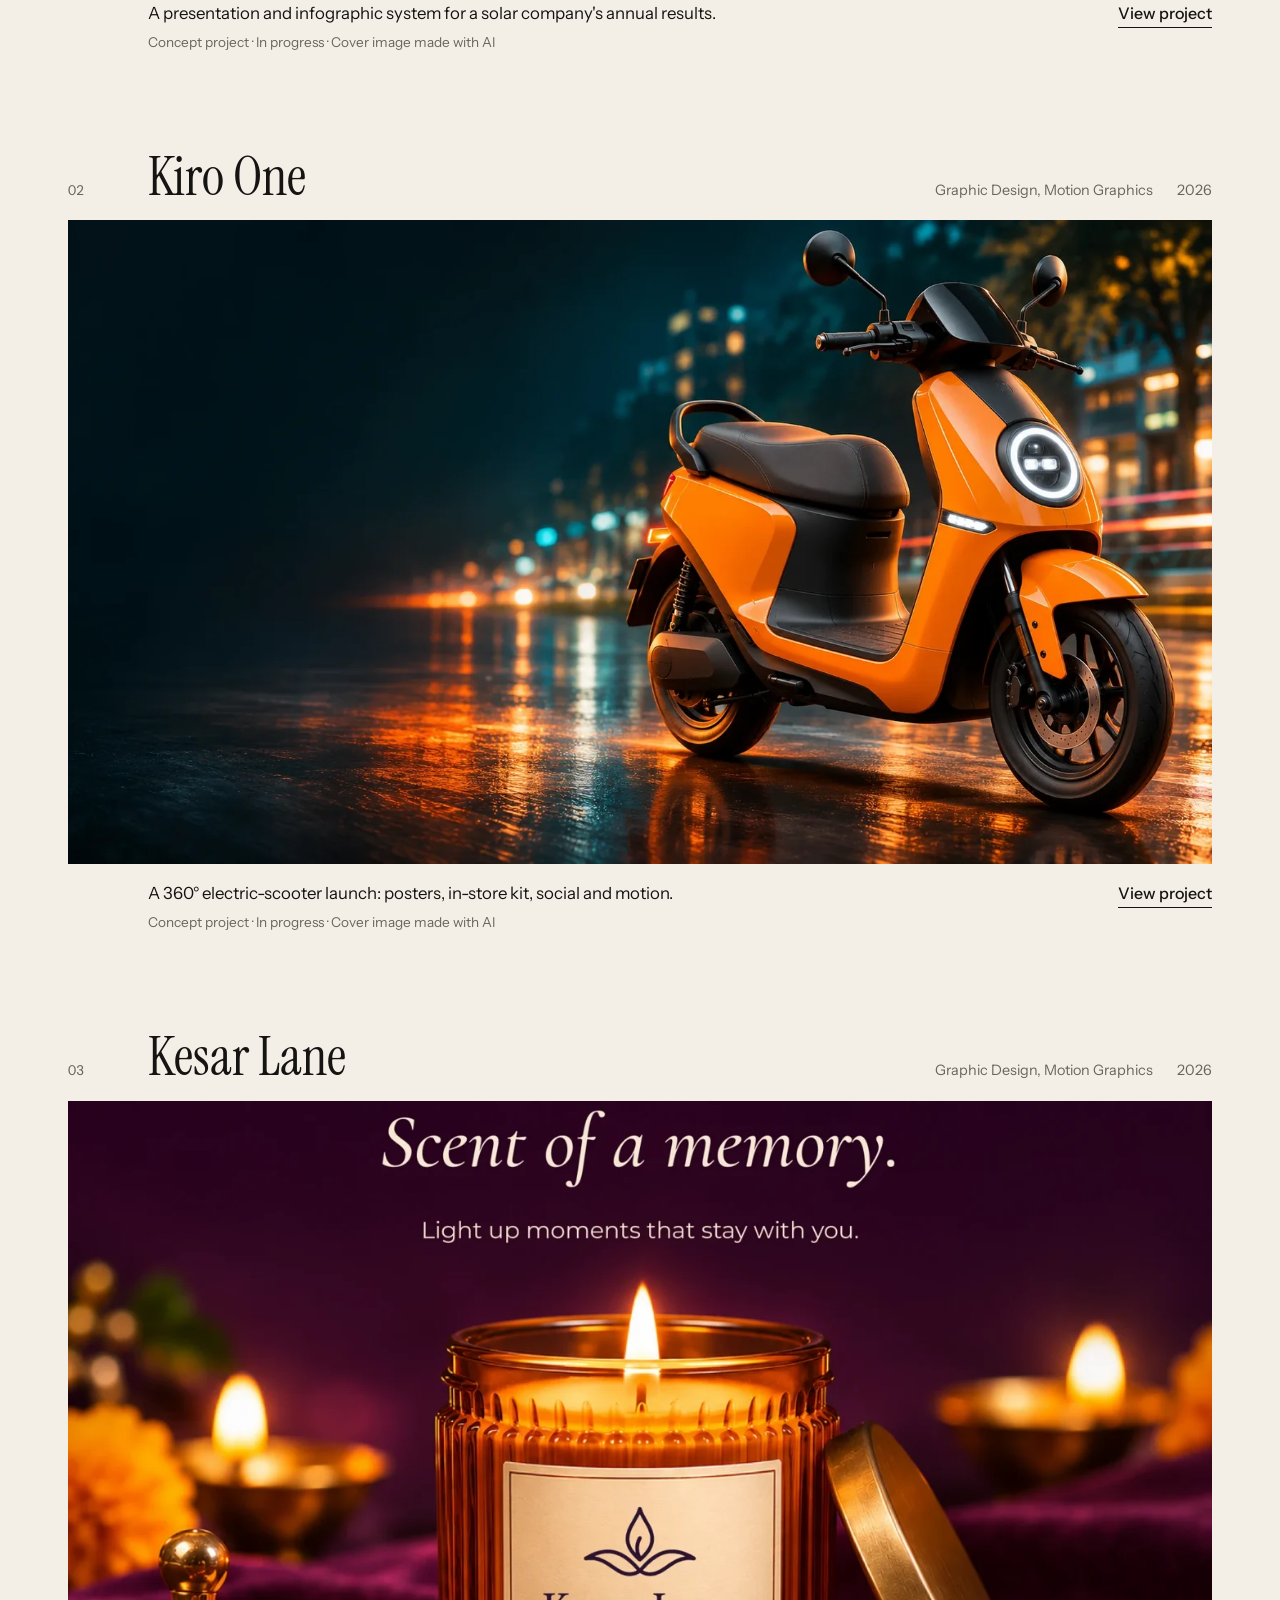
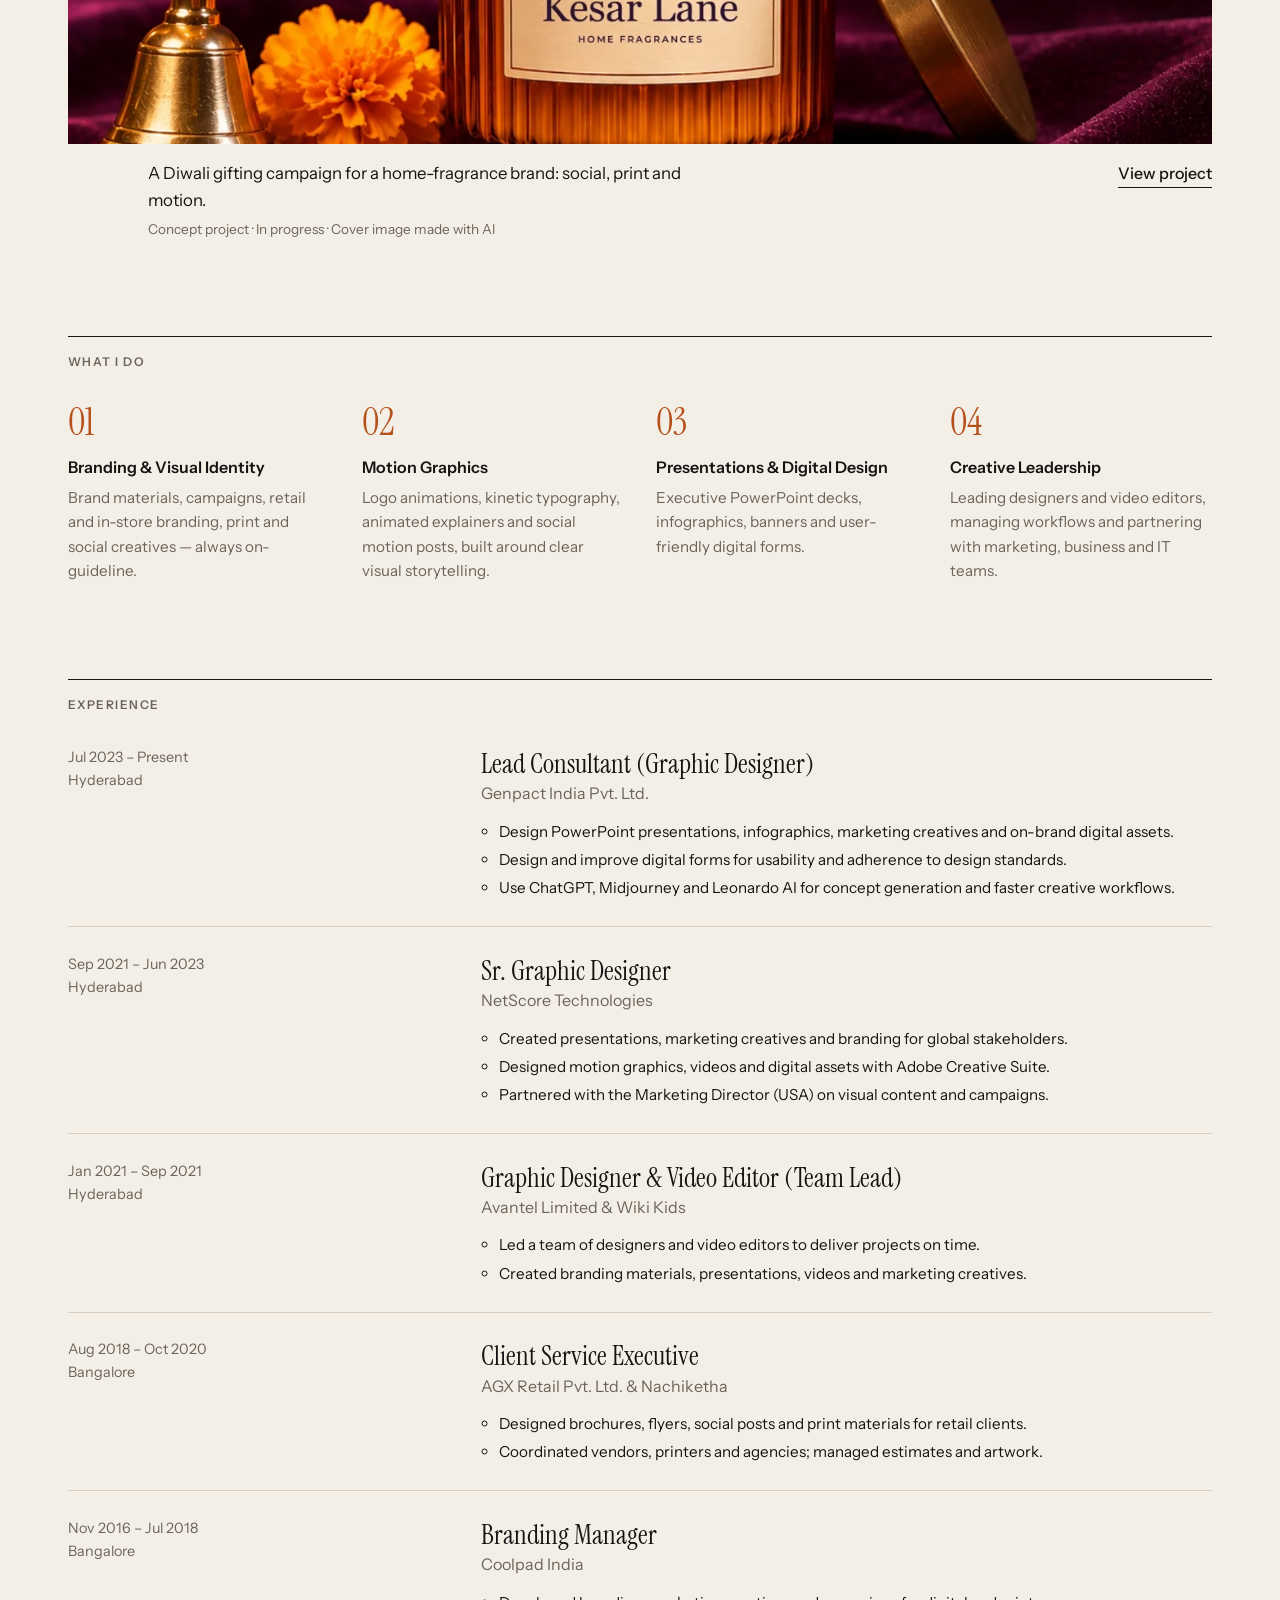
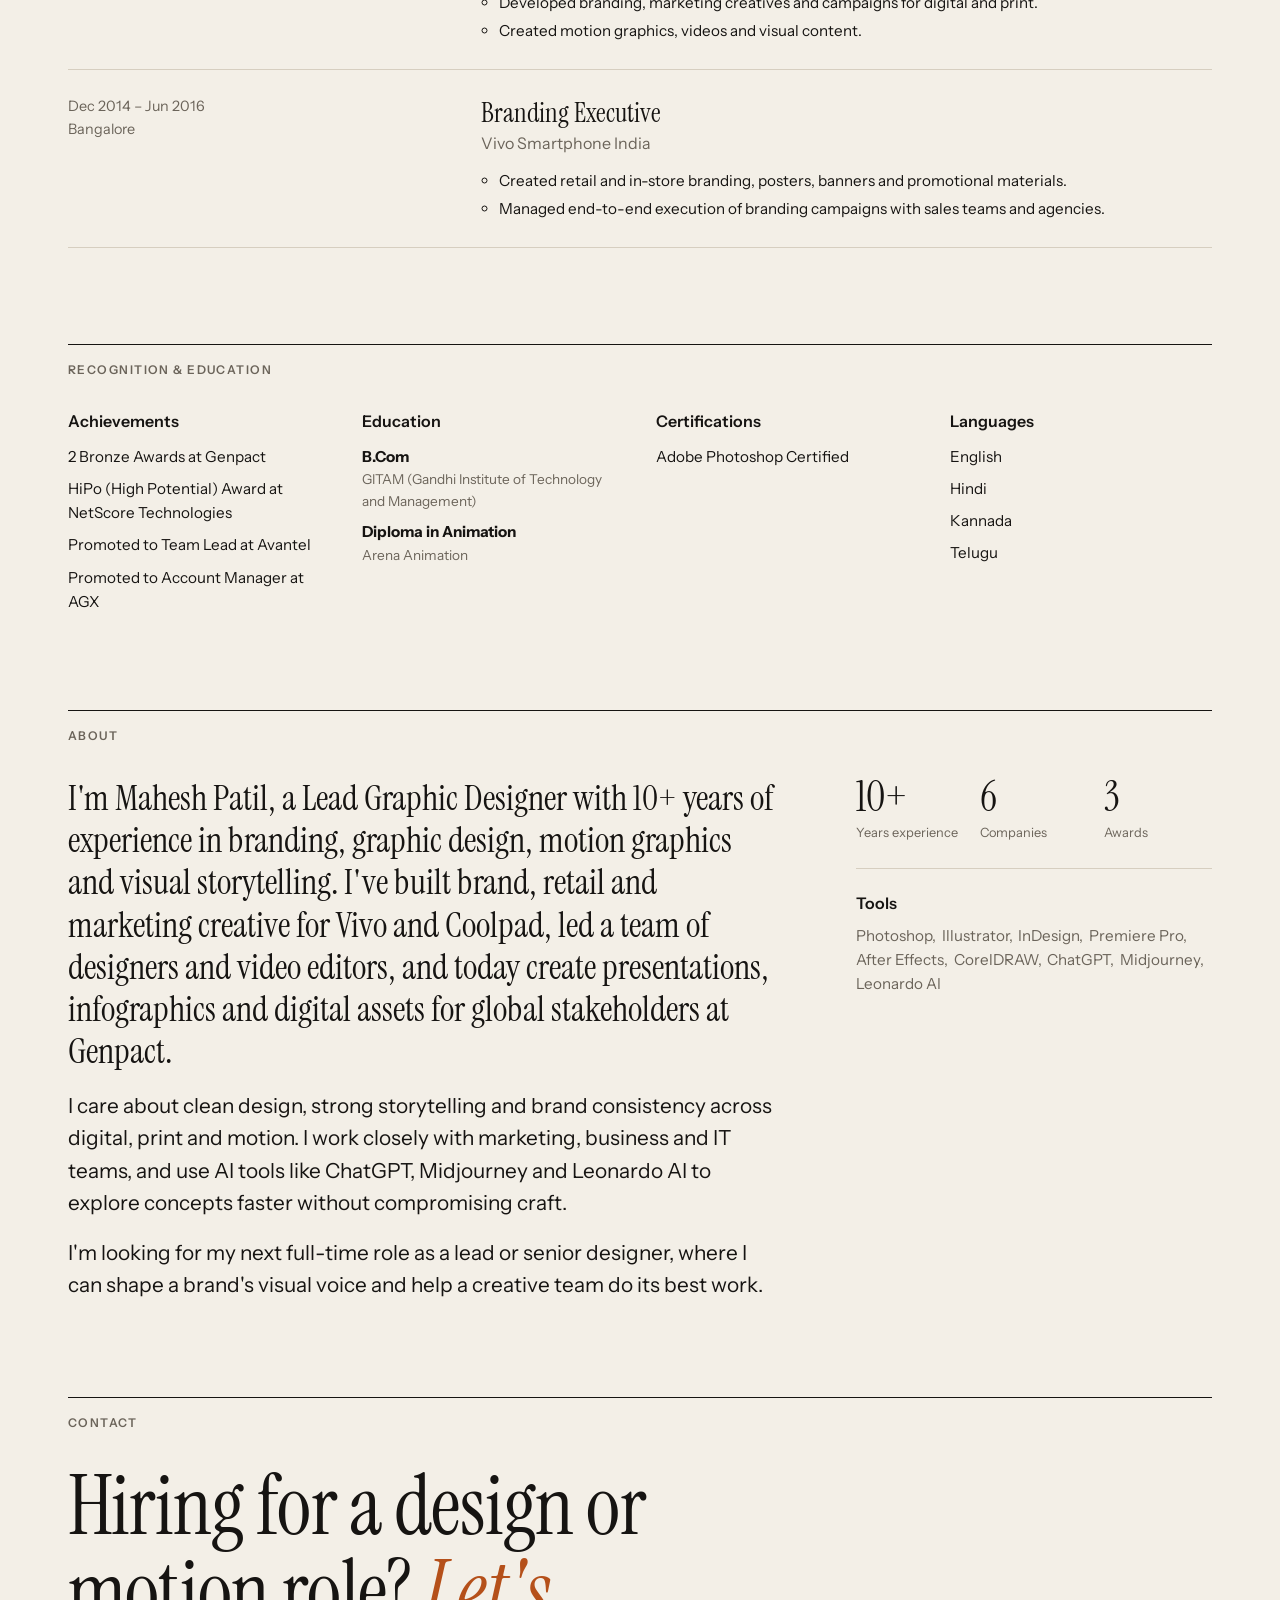
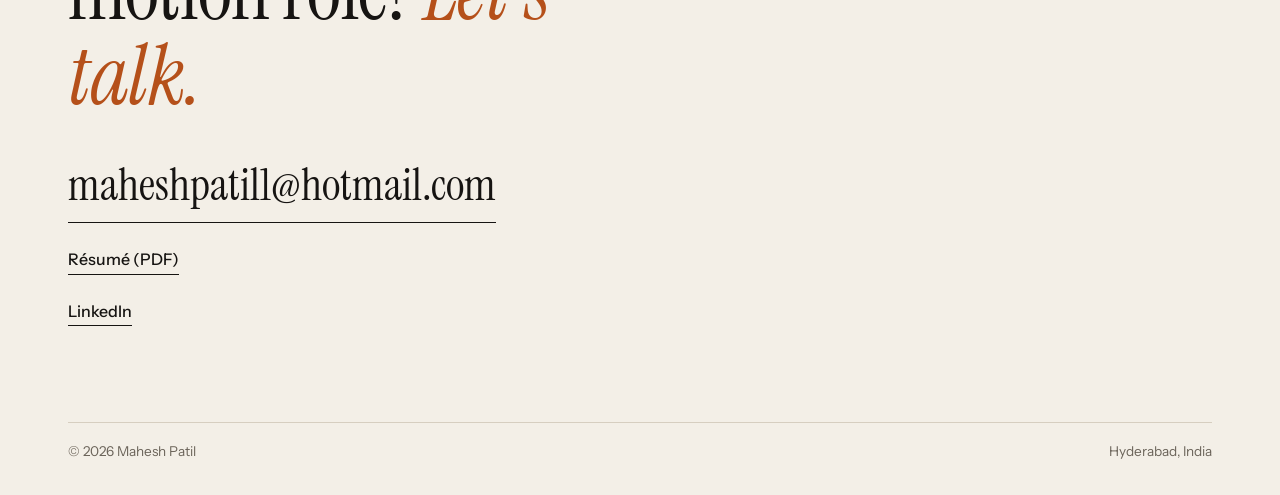
==== commit da849674: "Redesign: editorial paper look (no gradients, pills or glows) Co-Authored-By: Claude Opus 5.5 <norep" ====
--- a/index.html
+++ b/index.html
@@ -3,150 +3,148 @@
 <head>
   <meta charset="utf-8">
   <meta name="viewport" content="width=device-width, initial-scale=1">
-  <title>Portfolio — Graphic Design, Video & Motion</title>
-  <meta name="description" content="Portfolio of a graphic designer, video editor and motion graphics designer.">
+  <title>Mahesh Patil — Graphic Designer & Motion Graphics Editor</title>
+  <meta name="description" content="Portfolio of Mahesh Patil, graphic designer and motion graphics editor in Hyderabad.">
   <link rel="preconnect" href="https://fonts.googleapis.com">
   <link rel="preconnect" href="https://fonts.gstatic.com" crossorigin>
-  <link href="https://fonts.googleapis.com/css2?family=Inter:wght@400;500;600&family=Space+Grotesk:wght@500;700&display=swap" rel="stylesheet">
+  <link href="https://fonts.googleapis.com/css2?family=Instrument+Sans:wght@400;500;600&family=Instrument+Serif:ital@0;1&display=swap" rel="stylesheet">
   <link rel="stylesheet" href="css/style.css">
 </head>
 <body>
   <header class="nav">
     <a href="#top" class="logo" data-site="name">Mahesh Patil</a>
-    <button class="nav-toggle" aria-label="Open menu" aria-expanded="false">☰</button>
+    <button class="nav-toggle" aria-label="Open menu" aria-expanded="false">Menu</button>
     <nav class="nav-links">
-      <a href="#case-studies" id="nav-cs" hidden>Case studies</a>
-      <a href="#work">Work</a>
+      <a href="#case-studies" id="nav-cs" hidden>Work</a>
+      <a href="#work">More work</a>
       <a href="#experience">Experience</a>
       <a href="#about">About</a>
-      <a href="#contact" class="btn btn-small">Contact</a>
+      <a href="#contact">Contact</a>
     </nav>
   </header>
 
   <main id="top">
-    <!-- HERO -->
-    <section class="hero">
-      <div class="hero-bg" aria-hidden="true">
-        <span class="blob b1"></span><span class="blob b2"></span><span class="blob b3"></span>
-      </div>
-      <p class="eyebrow"><span class="dot"></span><span data-site="availability"></span></p>
-      <h1>
-        <span class="line">Design.</span>
-        <span class="line">Edit.</span>
-        <span class="line gradient-text">Motion.</span>
-      </h1>
-      <p class="hero-role" data-site="role"></p>
+    <!-- INTRO -->
+    <section class="hero wrap">
+      <h1 id="hero-title"></h1>
       <p class="hero-tagline" data-site="tagline"></p>
-      <div class="hero-actions">
-        <a href="#work" class="btn">View my work</a>
-        <button class="btn btn-ghost" id="showreel-btn" hidden>▶ Watch showreel</button>
-        <a class="btn btn-ghost" id="resume-btn" href="#" download hidden>↓ Download résumé</a>
-        <a class="btn btn-ghost" id="pdf-btn" href="#" target="_blank" rel="noopener" hidden>↓ Portfolio PDF</a>
-      </div>
-      <div class="brands" id="brands" hidden aria-label="Brands I've worked with">
-        <p class="brands-label">Brands I've worked with</p>
+      <dl class="hero-facts">
+        <div><dt>Based in</dt><dd data-site="location"></dd></div>
+        <div><dt>Experience</dt><dd>10+ years, in-house</dd></div>
+        <div><dt>Status</dt><dd data-site="availability"></dd></div>
+        <div class="hero-links">
+          <dt>Get in touch</dt>
+          <dd>
+            <a href="#contact" class="link">Contact</a>
+            <a class="link" id="resume-btn" href="#" download hidden>Résumé (PDF)</a>
+            <button class="link" id="showreel-btn" hidden>Showreel</button>
+            <a class="link" id="pdf-btn" href="#" target="_blank" rel="noopener" hidden>Portfolio (PDF)</a>
+          </dd>
+        </div>
+      </dl>
+      <div class="brands" id="brands" hidden>
+        <p class="label">Worked with</p>
         <ul class="brands-list" id="brands-list"></ul>
       </div>
     </section>
 
-
     <!-- SHOWREEL (shown when SITE.showreel is set) -->
-    <section id="showreel" class="section" hidden>
-      <div class="section-head"><h2>Showreel</h2><p class="section-note" data-site="role"></p></div>
+    <section id="showreel" class="section wrap" hidden>
+      <div class="section-head"><p class="label">Showreel</p></div>
       <button class="reel-frame" id="reel-play" aria-label="Play showreel">
         <video id="reel-loop" muted loop playsinline preload="none" hidden></video>
         <img id="reel-poster" alt="" hidden>
-        <span class="reel-play-icon" aria-hidden="true">▶</span>
-        <span class="reel-label">Watch full reel</span>
+        <span class="reel-label">Play showreel</span>
       </button>
       <ol class="reel-breakdown" id="reel-breakdown" hidden></ol>
     </section>
 
-    <!-- CASE STUDIES (filled from CASE_STUDIES in js/data.js; hidden when there are none) -->
-    <section id="case-studies" class="section" hidden>
+    <!-- CASE STUDIES -->
+    <section id="case-studies" class="section wrap" hidden>
       <div class="section-head">
-        <h2>Case studies</h2>
-        <p class="section-note">In-depth projects: the brief, the thinking and the final work.</p>
+        <p class="label">Selected work</p>
+        <p class="section-note">Three projects, from brief to final work.</p>
       </div>
-      <div class="cs-grid" id="cs-grid"></div>
+      <div class="cs-list" id="cs-grid"></div>
     </section>
 
     <!-- WORK -->
-    <section id="work" class="section">
+    <section id="work" class="section wrap">
       <div class="section-head">
-        <h2 id="work-title">Selected work</h2>
+        <p class="label" id="work-title">Selected work</p>
         <div class="filters" role="tablist" aria-label="Filter projects">
           <button class="filter active" data-filter="all">All</button>
-          <button class="filter" data-filter="graphic">Graphic Design</button>
-          <button class="filter" data-filter="motion">Motion Graphics</button>
+          <button class="filter" data-filter="graphic">Graphic design</button>
+          <button class="filter" data-filter="motion">Motion</button>
         </div>
       </div>
       <div class="grid" id="project-grid"></div>
     </section>
 
     <!-- SERVICES -->
-    <section id="services" class="section">
-      <h2>What I bring</h2>
+    <section id="services" class="section wrap">
+      <div class="section-head"><p class="label">What I do</p></div>
       <div class="services" id="services-list"></div>
     </section>
 
     <!-- EXPERIENCE -->
-    <section id="experience" class="section">
-      <h2>Experience</h2>
+    <section id="experience" class="section wrap">
+      <div class="section-head"><p class="label">Experience</p></div>
       <ol class="timeline" id="timeline"></ol>
     </section>
 
     <!-- RECOGNITION / EDUCATION -->
-    <section class="section">
-      <h2>Recognition &amp; education</h2>
+    <section class="section wrap">
+      <div class="section-head"><p class="label">Recognition &amp; education</p></div>
       <div class="info-grid">
-        <div class="info-card reveal"><h3>Achievements</h3><ul id="achievements"></ul></div>
-        <div class="info-card reveal"><h3>Education</h3><ul id="education"></ul></div>
-        <div class="info-card reveal"><h3>Certifications</h3><ul id="certifications"></ul></div>
-        <div class="info-card reveal"><h3>Languages</h3><ul id="languages"></ul></div>
+        <div class="info-card"><h3>Achievements</h3><ul id="achievements"></ul></div>
+        <div class="info-card"><h3>Education</h3><ul id="education"></ul></div>
+        <div class="info-card"><h3>Certifications</h3><ul id="certifications"></ul></div>
+        <div class="info-card"><h3>Languages</h3><ul id="languages"></ul></div>
       </div>
     </section>
 
     <!-- ABOUT -->
-    <section id="about" class="section about">
-      <div>
-        <h2>About me</h2>
-        <div id="about-text"></div>
-        <div class="stats" id="stats"></div>
-      </div>
-      <div>
-        <h3>Tools I use</h3>
-        <ul class="tools" id="tools"></ul>
+    <section id="about" class="section wrap">
+      <div class="section-head"><p class="label">About</p></div>
+      <div class="about">
+        <div class="about-text" id="about-text"></div>
+        <aside class="about-side">
+          <div class="stats" id="stats"></div>
+          <h3>Tools</h3>
+          <ul class="tools" id="tools"></ul>
+        </aside>
       </div>
     </section>
 
     <!-- CONTACT -->
-    <section id="contact" class="section contact">
-      <h2>Let's work <span class="gradient-text">together</span>.</h2>
-      <p>Hiring for a design, video or motion role? I'd love to hear about your team.</p>
-      <a class="btn btn-big" id="email-link" href="#"></a>
-      <div class="contact-files">
-        <a class="btn btn-ghost btn-small" id="resume-btn-2" href="#" download hidden>↓ Résumé</a>
-        <a class="btn btn-ghost btn-small" id="pdf-btn-2" href="#" target="_blank" rel="noopener" hidden>↓ Portfolio PDF</a>
-      </div>
+    <section id="contact" class="section wrap contact">
+      <div class="section-head"><p class="label">Contact</p></div>
+      <h2>Hiring for a design or motion role? <em>Let's talk.</em></h2>
+      <a class="email" id="email-link" href="#"></a>
+      <ul class="contact-links">
+        <li><a class="link" id="resume-btn-2" href="#" download hidden>Résumé (PDF)</a></li>
+        <li><a class="link" id="pdf-btn-2" href="#" target="_blank" rel="noopener" hidden>Portfolio (PDF)</a></li>
+      </ul>
       <ul class="socials" id="socials"></ul>
     </section>
   </main>
 
-  <footer class="footer">
-    <p>© <span id="year"></span> <span data-site="name"></span> · <span data-site="location"></span></p>
+  <footer class="footer wrap">
+    <p>© <span id="year"></span> <span data-site="name"></span></p>
+    <p data-site="location"></p>
   </footer>
 
   <!-- LIGHTBOX -->
   <div class="lightbox" id="lightbox" hidden role="dialog" aria-modal="true" aria-labelledby="lb-title">
     <div class="lb-inner">
-      <button class="lb-close" aria-label="Close">✕</button>
+      <button class="lb-close" aria-label="Close">Close</button>
       <div class="lb-info">
         <div class="lb-tags" id="lb-cat"></div>
         <h3 id="lb-title"></h3>
         <p id="lb-desc"></p>
         <p class="lb-meta" id="lb-meta"></p>
-        <a class="btn btn-ghost btn-small lb-link" id="lb-link" href="#" target="_blank" rel="noopener" hidden>View on Behance ↗</a>
+        <a class="link lb-link" id="lb-link" href="#" target="_blank" rel="noopener" hidden>View on Behance</a>
       </div>
       <div class="lb-media" id="lb-media"></div>
     </div>
--- a/css/style.css
+++ b/css/style.css
@@ -1,386 +1,290 @@
+/* ==========================================================================
+   Editorial "paper" theme — off-white paper, black ink, one saffron accent.
+   No gradients, glows or pill badges. Colours are variables below.
+   ========================================================================== */
 :root {
-  --bg: #0b0b10;
-  --bg-2: #13131b;
-  --card: #181822;
-  --line: #262633;
-  --text: #f2f2f7;
-  --muted: #9a9aae;
-  --accent: #7b5cff;
-  --accent-2: #ff4fd8;
-  --accent-3: #00d4ff;
-  --radius: 18px;
-  --max: 1180px;
-  --font-head: "Space Grotesk", system-ui, sans-serif;
-  --font-body: "Inter", system-ui, sans-serif;
+  --paper: #f3efe7;
+  --paper-2: #ebe5da;
+  --ink: #161412;
+  --muted: #6b645a;
+  --line: #d6cec0;
+  --accent: #b5501a;          /* saffron, dark enough to read on paper */
+  --max: 1240px;
+  --gutter: clamp(1rem, 4vw, 3rem);
+  --serif: "Instrument Serif", Georgia, "Times New Roman", serif;
+  --sans: "Instrument Sans", "Helvetica Neue", Arial, sans-serif;
 }
 
 * { box-sizing: border-box; margin: 0; padding: 0; }
 [hidden] { display: none !important; }
 html { scroll-behavior: smooth; }
 body {
-  background: var(--bg);
-  color: var(--text);
-  font-family: var(--font-body);
+  background: var(--paper);
+  color: var(--ink);
+  font-family: var(--sans);
+  font-size: 1rem;
   line-height: 1.6;
   -webkit-font-smoothing: antialiased;
   overflow-x: hidden;
 }
 img, video, iframe { display: block; max-width: 100%; }
 a { color: inherit; text-decoration: none; }
-button { font: inherit; cursor: pointer; }
-h1, h2, h3 { font-family: var(--font-head); line-height: 1.1; letter-spacing: -0.02em; }
-h2 { font-size: clamp(2rem, 4vw, 3rem); margin-bottom: 1.5rem; }
-h3 { font-size: 1.25rem; }
-
-.gradient-text {
-  background: linear-gradient(90deg, var(--accent), var(--accent-2), var(--accent-3));
-  -webkit-background-clip: text; background-clip: text; color: transparent;
-}
-
-/* Buttons */
-.btn {
-  display: inline-flex; align-items: center; gap: .5rem;
-  padding: .85rem 1.5rem; border-radius: 999px; border: 0;
-  background: linear-gradient(90deg, var(--accent), var(--accent-2));
-  color: #fff; font-weight: 600;
-  transition: transform .2s, box-shadow .2s;
-}
-.btn:hover { transform: translateY(-2px); box-shadow: 0 10px 30px -10px var(--accent-2); }
-.btn-ghost { background: transparent; border: 1px solid var(--line); }
-.btn-ghost:hover { border-color: var(--accent); box-shadow: none; }
-.btn-small { padding: .5rem 1.1rem; font-size: .9rem; }
-.btn-big { font-size: clamp(1rem, 3vw, 1.4rem); padding: 1.1rem 2rem; word-break: break-all; }
-
-/* Nav */
+button { font: inherit; color: inherit; background: none; border: 0; cursor: pointer; }
+::selection { background: var(--accent); color: var(--paper); }
+:focus-visible { outline: 2px solid var(--accent); outline-offset: 3px; }
+
+h1, h2 { font-family: var(--serif); font-weight: 400; line-height: 1.02; letter-spacing: -0.01em; }
+h1 em, h2 em { font-style: italic; color: var(--accent); }
+h3 { font-family: var(--sans); font-size: 1rem; font-weight: 600; line-height: 1.3; }
+
+/* Layout container */
+.wrap, .section, .cs-cover { width: 100%; max-width: var(--max); margin-inline: auto; padding-inline: var(--gutter); }
+.section { padding-top: clamp(3.5rem, 8vw, 6rem); }
+
+/* Small uppercase section label with a rule above */
+.label {
+  font-size: .75rem; font-weight: 600; letter-spacing: .12em; text-transform: uppercase; color: var(--muted);
+}
+.section-head {
+  display: flex; flex-wrap: wrap; align-items: baseline; justify-content: space-between; gap: .5rem 2rem;
+  border-top: 1px solid var(--ink); padding-top: .9rem; margin-bottom: 2rem;
+}
+.section-note { color: var(--muted); font-size: .95rem; }
+
+/* Text links with an underline instead of buttons */
+.link {
+  display: inline-block; font-weight: 500;
+  border-bottom: 1px solid currentColor; padding-bottom: 1px;
+  transition: color .2s, border-color .2s;
+}
+.link:hover { color: var(--accent); }
+
+/* ---------- Nav ---------- */
 .nav {
-  position: fixed; inset: 0 0 auto 0; z-index: 50;
+  position: sticky; top: 0; z-index: 50;
   display: flex; align-items: center; justify-content: space-between;
-  padding: 1rem clamp(1rem, 4vw, 3rem);
-  background: rgba(11, 11, 16, .7);
-  backdrop-filter: blur(14px);
-  border-bottom: 1px solid transparent;
-  transition: border-color .3s;
-}
-.nav.scrolled { border-color: var(--line); }
-.logo { font-family: var(--font-head); font-weight: 700; font-size: 1.2rem; }
-.nav-links { display: flex; align-items: center; gap: 2rem; }
-.nav-links a:not(.btn) { color: var(--muted); transition: color .2s; }
-.nav-links a:not(.btn):hover { color: var(--text); }
-.nav-toggle { display: none; background: none; border: 0; color: var(--text); font-size: 1.5rem; }
-
-/* Hero */
-.hero {
-  position: relative; min-height: 100vh;
-  display: flex; flex-direction: column; justify-content: center;
-  padding: 5.5rem clamp(1rem, 6vw, 5rem) 2.5rem;
-  max-width: var(--max); margin: 0 auto;
-}
-.hero-bg {
-  position: absolute; top: 0; bottom: -6rem; left: calc(50% - 50vw); right: calc(50% - 50vw);
-  z-index: -1; overflow: hidden; pointer-events: none;
-  -webkit-mask-image: linear-gradient(#000 70%, transparent); mask-image: linear-gradient(#000 70%, transparent);
-}
-.blob { position: absolute; border-radius: 50%; filter: blur(90px); opacity: .45; animation: float 14s ease-in-out infinite; }
-.b1 { width: 420px; height: 420px; background: var(--accent); top: 10%; right: 5%; }
-.b2 { width: 320px; height: 320px; background: var(--accent-2); bottom: 10%; right: 30%; animation-delay: -5s; }
-.b3 { width: 260px; height: 260px; background: var(--accent-3); top: 40%; right: -5%; animation-delay: -9s; }
-@keyframes float {
-  0%, 100% { transform: translate(0, 0) scale(1); }
-  33% { transform: translate(-40px, 30px) scale(1.1); }
-  66% { transform: translate(30px, -20px) scale(.95); }
-}
-.eyebrow { display: inline-flex; align-items: center; gap: .6rem; color: var(--muted); margin-bottom: 1.1rem; font-size: .95rem; }
-.dot { width: 9px; height: 9px; border-radius: 50%; background: #3ddc84; box-shadow: 0 0 0 0 #3ddc84; animation: pulse 2s infinite; }
-@keyframes pulse { 70% { box-shadow: 0 0 0 10px transparent; } 100% { box-shadow: 0 0 0 0 transparent; } }
-.hero h1 { font-size: clamp(3rem, 9vw, 5.2rem); font-weight: 700; margin-bottom: 1rem; }
-.hero h1 .line { display: block; opacity: 0; transform: translateY(30px); animation: rise .8s forwards; }
-.hero h1 .line:nth-child(2) { animation-delay: .15s; }
-.hero h1 .line:nth-child(3) { animation-delay: .3s; }
-@keyframes rise { to { opacity: 1; transform: none; } }
-.hero-role { font-family: var(--font-head); font-size: clamp(1.2rem, 2.8vw, 1.75rem); margin-bottom: .6rem; }
-.hero-tagline { color: var(--muted); max-width: 560px; margin-bottom: 2rem; }
-.hero-actions { display: flex; flex-wrap: wrap; gap: 1rem; }
-
-/* Sections */
-.section { max-width: var(--max); margin: 0 auto; padding: 6rem clamp(1rem, 6vw, 5rem); }
-.section-head { display: flex; flex-wrap: wrap; align-items: end; justify-content: space-between; gap: 1rem; margin-bottom: 2rem; }
-.section-head h2 { margin: 0; }
-.filters { display: flex; flex-wrap: wrap; gap: .5rem; }
-.filter {
-  padding: .5rem 1rem; border-radius: 999px;
-  background: var(--bg-2); border: 1px solid var(--line); color: var(--muted);
-  transition: all .2s;
-}
-.filter:hover { color: var(--text); }
-.filter.active { background: var(--text); color: var(--bg); border-color: var(--text); }
-
-/* Project grid */
-.grid { display: grid; grid-template-columns: repeat(auto-fill, minmax(320px, 1fr)); gap: 1.5rem; }
-.card {
-  position: relative; border-radius: var(--radius); overflow: hidden;
-  background: var(--card); border: 1px solid var(--line);
-  cursor: pointer; text-align: left; color: inherit; padding: 0;
-  display: flex; flex-direction: column; justify-content: flex-start; font: inherit;
-  transition: transform .3s, border-color .3s;
-  animation: fadeIn .5s both;
-}
-.card:hover { transform: translateY(-6px); border-color: var(--accent); }
-@keyframes fadeIn { from { opacity: 0; transform: translateY(15px); } }
-.card-thumb { position: relative; aspect-ratio: 4 / 3; overflow: hidden; }
-.card-thumb img { width: 100%; height: 100%; object-fit: cover; object-position: center top; transition: transform .6s; }
-.count {
-  position: absolute; left: 1rem; bottom: 1rem; padding: .3rem .7rem; border-radius: 999px;
-  background: rgba(0,0,0,.6); backdrop-filter: blur(6px); color: #fff; font-size: .8rem; font-weight: 500;
-}
-.card:hover .card-thumb img, .card:hover .placeholder { transform: scale(1.06); }
-.placeholder {
-  width: 100%; height: 100%;
-  display: grid; place-items: center;
-  font-family: var(--font-head); font-size: 4rem; font-weight: 700; color: rgba(255,255,255,.9);
-  transition: transform .6s;
-}
-.play {
-  position: absolute; right: 1rem; bottom: 1rem;
-  width: 48px; height: 48px; border-radius: 50%;
-  display: grid; place-items: center;
-  background: rgba(0,0,0,.55); backdrop-filter: blur(6px); color: #fff; font-size: .95rem;
-}
-.card-thumb { width: 100%; flex: none; }
-.card-body { padding: 1.2rem 1.3rem 1.4rem; }
-.card-body h3 { font-size: 1.1rem; margin: .5rem 0 .25rem; }
-.card-body p { color: var(--muted); font-size: .9rem; }
-.tag {
-  display: inline-block; font-size: .75rem; font-weight: 600; letter-spacing: .04em; text-transform: uppercase;
-  padding: .25rem .65rem; border-radius: 999px; background: var(--bg-2); border: 1px solid var(--line);
-}
-.tag.graphic { color: #ffb86b; }
-.tag.video { color: #5ccfff; }
-.tag.motion { color: #ff7ad9; }
-
-/* Badges */
-.badge {
-  display: inline-block; font-size: .75rem; font-weight: 600; letter-spacing: .04em;
-  padding: .3rem .7rem; border-radius: 999px;
-}
-.badge.concept { background: linear-gradient(90deg, var(--accent), var(--accent-2)); color: #fff; }
-.badge.draft { background: #ffd54f; color: #2b2100; }
-.badge.wip { background: rgba(10, 10, 16, .82); color: #7fe8ff; border: 1px solid rgba(0, 212, 255, .55); backdrop-filter: blur(6px); }
-.section-note { color: var(--muted); max-width: 420px; }
-
-/* Case study cards (home) */
-.cs-grid { display: grid; grid-template-columns: repeat(auto-fill, minmax(min(100%, 480px), 1fr)); gap: 1.5rem; }
-.cs-card {
-  display: flex; flex-direction: column; border-radius: var(--radius); overflow: hidden;
-  background: var(--card); border: 1px solid var(--line); transition: transform .3s, border-color .3s;
-}
-.cs-card:hover { transform: translateY(-6px); border-color: var(--accent); }
-.cs-card-img { position: relative; aspect-ratio: 16 / 10; overflow: hidden; background: var(--bg-2); }
-.cs-card-img img { width: 100%; height: 100%; object-fit: cover; object-position: center top; transition: transform .6s; }
-.cs-card:hover .cs-card-img img { transform: scale(1.04); }
-.cs-placeholder { width: 100%; height: 100%; display: grid; place-items: center; transition: transform .6s; }
-.cs-placeholder span { font-family: var(--font-head); font-weight: 700; font-size: clamp(1.8rem, 4vw, 2.6rem); color: rgba(255,255,255,.92); letter-spacing: -.02em; }
-.cs-card:hover .cs-placeholder { transform: scale(1.04); }
-.cs-card-badges { position: absolute; left: 1rem; top: 1rem; display: flex; gap: .4rem; flex-wrap: wrap; }
-.cs-card-body { padding: 1.4rem 1.5rem 1.6rem; display: grid; gap: .6rem; }
-.cs-card-body h3 { font-size: 1.5rem; }
-.cs-card-body p { color: var(--muted); }
-.cs-more { color: var(--accent-3); font-weight: 600; }
-
-/* Case study page */
-.case-page main { padding-top: 4rem; }
-.cs-hero { padding-bottom: 2rem; }
-.cs-back { color: var(--muted); display: inline-block; margin-bottom: 1.5rem; }
-.cs-back:hover { color: var(--text); }
-.cs-badges { display: flex; flex-wrap: wrap; gap: .5rem; margin-bottom: 1.2rem; }
-.cs-hero h1 { font-size: clamp(2.6rem, 8vw, 5.5rem); margin-bottom: 1rem; }
-.cs-summary { font-size: clamp(1.1rem, 2.4vw, 1.4rem); color: var(--muted); max-width: 760px; }
-.cs-meta { display: grid; grid-template-columns: repeat(auto-fit, minmax(200px, 1fr)); gap: 1.5rem; margin-top: 2.5rem; padding-top: 2rem; border-top: 1px solid var(--line); }
-.cs-meta dt { font-size: .75rem; text-transform: uppercase; letter-spacing: .08em; color: var(--muted); margin-bottom: .3rem; }
+  max-width: var(--max); margin-inline: auto; padding: 1.1rem var(--gutter);
+  background: var(--paper);
+}
+.nav::after { content: ""; position: absolute; left: var(--gutter); right: var(--gutter); bottom: 0; border-bottom: 1px solid var(--line); }
+.logo { font-weight: 600; letter-spacing: .01em; }
+.nav-links { display: flex; gap: 1.8rem; font-size: .95rem; }
+.nav-links a { color: var(--muted); transition: color .2s; }
+.nav-links a:hover { color: var(--ink); }
+.nav-toggle { display: none; font-size: .9rem; font-weight: 500; border-bottom: 1px solid var(--ink); }
+
+/* ---------- Intro ---------- */
+.hero { padding-top: clamp(3rem, 9vw, 7rem); padding-bottom: 1rem; }
+.hero h1 { font-size: clamp(2.6rem, 7.6vw, 6.6rem); }
+.hero-tagline { margin-top: 1.8rem; max-width: 46ch; font-size: clamp(1.05rem, 1.6vw, 1.25rem); color: var(--muted); }
+.hero-facts {
+  display: grid; grid-template-columns: repeat(4, 1fr); gap: 1.5rem;
+  margin-top: clamp(2.5rem, 6vw, 4.5rem); padding-top: 1rem; border-top: 1px solid var(--line);
+}
+.hero-facts dt { font-size: .75rem; letter-spacing: .12em; text-transform: uppercase; color: var(--muted); margin-bottom: .35rem; }
+.hero-facts dd { font-weight: 500; }
+.hero-links dd { display: flex; flex-wrap: wrap; gap: .4rem 1rem; }
+.brands { display: flex; flex-wrap: wrap; align-items: baseline; gap: .6rem 1.5rem; margin-top: 2.5rem; }
+.brands-list { list-style: none; display: flex; flex-wrap: wrap; gap: .3rem 0; font-family: var(--serif); font-size: clamp(1.25rem, 2.2vw, 1.6rem); }
+.brands-list li:not(:last-child)::after { content: "/"; color: var(--line); margin: 0 .6rem; }
+
+/* ---------- Case studies (numbered list) ---------- */
+.cs-list { display: grid; gap: clamp(3.5rem, 8vw, 6rem); }
+.cs-card { display: block; }
+.cs-card-head {
+  display: grid; grid-template-columns: 3.5rem 1fr auto auto; align-items: baseline; gap: 1.5rem;
+  padding-bottom: 1rem;
+}
+.cs-num { font-size: .85rem; color: var(--muted); font-variant-numeric: tabular-nums; }
+.cs-card h3 { font-family: var(--serif); font-weight: 400; font-size: clamp(2rem, 4.5vw, 3.4rem); line-height: 1; }
+.cs-kind, .cs-year { font-size: .9rem; color: var(--muted); }
+.cs-card-img { position: relative; aspect-ratio: 16 / 9; overflow: hidden; background: var(--paper-2); }
+.cs-card-img img, .cs-preview { position: absolute; inset: 0; width: 100%; height: 100%; object-fit: cover; transition: transform .8s cubic-bezier(.2,.7,.2,1); }
+.cs-preview { opacity: 0; transition: opacity .3s; }
+.cs-card.playing .cs-preview { opacity: 1; }
+.cs-card:hover .cs-card-img img { transform: scale(1.02); }
+.cs-placeholder { position: absolute; inset: 0; display: grid; place-items: center; font-family: var(--serif); font-size: 2rem; color: var(--muted); }
+.cs-card-foot {
+  display: grid; grid-template-columns: 1fr auto; gap: .3rem 2rem; align-items: baseline;
+  padding-top: 1rem; margin-left: 5rem;
+}
+.cs-card-foot p:first-child { max-width: 52ch; font-size: 1.05rem; }
+.cs-status { grid-column: 1; font-size: .85rem; color: var(--muted); }
+.cs-more { grid-column: 2; grid-row: 1; font-weight: 500; border-bottom: 1px solid currentColor; white-space: nowrap; }
+.cs-card:hover .cs-more, .cs-card:hover h3 { color: var(--accent); }
+
+/* ---------- More work grid (used when PROJECTS has items) ---------- */
+.filters { display: flex; flex-wrap: wrap; gap: 1.2rem; font-size: .9rem; }
+.filter { color: var(--muted); padding-bottom: 2px; border-bottom: 1px solid transparent; }
+.filter.active, .filter:hover { color: var(--ink); border-color: var(--ink); }
+.grid { display: grid; grid-template-columns: repeat(auto-fill, minmax(min(100%, 320px), 1fr)); gap: 2.5rem 1.5rem; }
+.card { text-align: left; display: block; width: 100%; }
+.card-thumb { position: relative; aspect-ratio: 4 / 3; overflow: hidden; background: var(--paper-2); }
+.card-thumb img { width: 100%; height: 100%; object-fit: cover; transition: transform .6s; }
+.card:hover .card-thumb img { transform: scale(1.03); }
+.play, .count { position: absolute; bottom: .6rem; font-size: .75rem; background: var(--paper); padding: .15rem .5rem; }
+.play { left: .6rem; } .count { right: .6rem; }
+.card-body { padding-top: .8rem; }
+.card-body h3 { font-family: var(--serif); font-weight: 400; font-size: 1.6rem; margin-top: .2rem; }
+.card-body p, .tags { font-size: .85rem; color: var(--muted); }
+.placeholder { width: 100%; height: 100%; display: grid; place-items: center; font-family: var(--serif); font-size: 2rem; color: var(--paper); }
+
+/* ---------- What I do ---------- */
+.services { display: grid; grid-template-columns: repeat(4, 1fr); gap: 2rem; }
+.service-num { display: block; font-family: var(--serif); font-size: 2.4rem; line-height: 1; color: var(--accent); margin-bottom: 1rem; }
+.service h3 { margin-bottom: .5rem; }
+.service p { color: var(--muted); font-size: .95rem; }
+
+/* ---------- Experience ---------- */
+.timeline { list-style: none; }
+.job { padding: 1.6rem 0; border-bottom: 1px solid var(--line); display: grid; grid-template-columns: 1fr 2fr; gap: .8rem 3rem; }
+.job:first-child { padding-top: 0; }
+.job-head { display: contents; }
+.job-head > div { grid-column: 2; grid-row: 1; }
+.job-meta { grid-column: 1; grid-row: 1 / span 2; color: var(--muted); font-size: .9rem; }
+.job h3 { font-family: var(--serif); font-weight: 400; font-size: 1.7rem; }
+.job-company { color: var(--muted); }
+.job ul { grid-column: 2; padding-left: 1.1rem; color: var(--ink); font-size: .95rem; }
+.job li + li { margin-top: .25rem; }
+
+/* ---------- Recognition ---------- */
+.info-grid { display: grid; grid-template-columns: repeat(4, 1fr); gap: 2rem; }
+.info-card h3 { margin-bottom: .8rem; }
+.info-card ul { list-style: none; display: grid; gap: .5rem; font-size: .95rem; }
+.info-card li span { display: block; color: var(--muted); font-size: .85rem; }
+
+/* ---------- About ---------- */
+.about { display: grid; grid-template-columns: 2fr 1fr; gap: clamp(2rem, 6vw, 5rem); }
+.about-text p { font-size: clamp(1.1rem, 1.7vw, 1.3rem); line-height: 1.55; }
+.about-text p + p { margin-top: 1.1rem; }
+.about-text p:first-child { font-family: var(--serif); font-size: clamp(1.6rem, 2.8vw, 2.2rem); line-height: 1.2; }
+.stats { display: grid; grid-template-columns: repeat(3, 1fr); gap: 1rem; padding-bottom: 1.5rem; margin-bottom: 1.5rem; border-bottom: 1px solid var(--line); }
+.stat strong { display: block; font-family: var(--serif); font-weight: 400; font-size: 2.6rem; line-height: 1; }
+.stat span { font-size: .8rem; color: var(--muted); }
+.about-side h3 { margin-bottom: .6rem; }
+.tools { list-style: none; display: flex; flex-wrap: wrap; font-size: .95rem; color: var(--muted); }
+.tools li:not(:last-child)::after { content: ","; margin-right: .35rem; }
+
+/* ---------- Contact ---------- */
+.contact { padding-bottom: clamp(3rem, 8vw, 6rem); }
+.contact h2 { font-size: clamp(2.4rem, 6.5vw, 5.4rem); max-width: 16ch; }
+.email {
+  display: inline-block; margin-top: 2rem; font-family: var(--serif); font-size: clamp(1.4rem, 4vw, 2.8rem);
+  border-bottom: 1px solid var(--ink); overflow-wrap: anywhere; transition: color .2s, border-color .2s;
+}
+.email:hover { color: var(--accent); border-color: var(--accent); }
+.contact-links, .socials { list-style: none; display: flex; flex-wrap: wrap; gap: .6rem 1.6rem; margin-top: 1.5rem; }
+.contact-links:not(:has(a:not([hidden]))) { display: none; }
+
+/* ---------- Footer ---------- */
+.footer {
+  position: relative; display: flex; justify-content: space-between; gap: 1rem; flex-wrap: wrap;
+  padding-top: 1.2rem; padding-bottom: 2rem; font-size: .85rem; color: var(--muted);
+}
+.footer::before { content: ""; position: absolute; top: 0; left: var(--gutter); right: var(--gutter); border-top: 1px solid var(--line); }
+
+/* ---------- Showreel ---------- */
+.reel-frame { position: relative; display: block; width: 100%; aspect-ratio: 16 / 9; background: var(--ink); overflow: hidden; }
+.reel-frame img, .reel-frame video { position: absolute; inset: 0; width: 100%; height: 100%; object-fit: cover; }
+.reel-label { position: absolute; left: 1.2rem; bottom: 1.2rem; background: var(--paper); padding: .35rem .8rem; font-weight: 500; }
+.reel-breakdown { list-style: none; margin-top: 1.2rem; display: grid; gap: .4rem; font-size: .9rem; }
+.reel-breakdown li { display: grid; grid-template-columns: 4rem 1fr 1fr; gap: 1rem; border-bottom: 1px solid var(--line); padding-bottom: .4rem; }
+.reel-time { color: var(--muted); font-variant-numeric: tabular-nums; }
+
+/* ---------- Lightbox ---------- */
+.lightbox { position: fixed; inset: 0; z-index: 100; background: rgba(22, 20, 18, .6); display: grid; place-items: center; padding: 1rem; }
+.lb-inner { position: relative; width: min(1100px, 100%); max-height: 92vh; overflow: auto; background: var(--paper); padding: clamp(1rem, 3vw, 2rem); }
+.lb-close { position: sticky; top: 0; float: right; font-weight: 500; border-bottom: 1px solid var(--ink); }
+.lb-info h3 { font-family: var(--serif); font-weight: 400; font-size: 2rem; margin: .3rem 0 .5rem; }
+.lb-info p { color: var(--muted); }
+.lb-meta { font-size: .85rem; margin-top: .4rem; }
+.lb-link { margin-top: .8rem; }
+.lb-media { margin-top: 1.5rem; }
+.lb-stack { display: grid; gap: 1rem; }
+.video-wrap { position: relative; aspect-ratio: 16 / 9; background: var(--ink); }
+.video-wrap iframe, .video-wrap video { position: absolute; inset: 0; width: 100%; height: 100%; border: 0; }
+
+/* ==========================================================================
+   Case study page
+   ========================================================================== */
+.cs-hero { padding-top: clamp(2rem, 6vw, 4rem); }
+.cs-back { font-size: .9rem; color: var(--muted); border-bottom: 1px solid var(--line); }
+.cs-back:hover { color: var(--ink); border-color: var(--ink); }
+.cs-kicker { margin-top: 2.5rem; font-size: .8rem; letter-spacing: .1em; text-transform: uppercase; color: var(--muted); }
+.cs-hero h1 { font-size: clamp(3rem, 9vw, 7rem); margin-top: .6rem; }
+.cs-summary { margin-top: 1.2rem; max-width: 40ch; font-size: clamp(1.1rem, 1.8vw, 1.35rem); color: var(--muted); }
+.cs-cover { padding-top: 2.5rem; }
+
+figure { margin: 0; }
+.fig-img { position: relative; background: var(--paper-2); }
+.fig-img img { width: 100%; }
+figcaption { margin-top: .5rem; font-size: .85rem; color: var(--muted); }
+/* Honest AI label: small, quiet, but always visible */
+.ai-tag {
+  position: absolute; top: .6rem; left: .6rem;
+  background: var(--paper); color: var(--ink);
+  font-size: .7rem; font-weight: 600; letter-spacing: .06em; text-transform: uppercase;
+  padding: .2rem .5rem;
+}
+
+.cs-info { padding-top: 2rem; }
+.cs-meta { display: grid; grid-template-columns: repeat(auto-fit, minmax(200px, 1fr)); gap: 1.5rem; padding-top: 1rem; border-top: 1px solid var(--line); }
+.cs-meta dt { font-size: .75rem; letter-spacing: .12em; text-transform: uppercase; color: var(--muted); margin-bottom: .3rem; }
 .cs-meta dd { font-weight: 500; }
-.cs-note { margin-top: 2rem; padding: 1rem 1.2rem; border-left: 3px solid var(--accent-2); background: var(--bg-2); color: var(--muted); font-size: .95rem; border-radius: 0 10px 10px 0; }
-.cs-cover { max-width: var(--max); margin: 0 auto; padding: 0 clamp(1rem, 6vw, 5rem); }
-.cs figure img { width: 100%; height: auto; border-radius: var(--radius); border: 1px solid var(--line); background: var(--bg-2); }
-.fig-img { position: relative; }
-.ai-tag {
-  position: absolute; right: .8rem; bottom: .8rem; z-index: 1; font-size: .72rem; font-weight: 600; letter-spacing: .04em;
-  padding: .3rem .65rem; border-radius: 999px; background: rgba(10, 10, 16, .78); color: #fff;
-  border: 1px solid rgba(255, 255, 255, .25); backdrop-filter: blur(6px); pointer-events: none;
-}
-.cs figcaption { color: var(--muted); font-size: .9rem; margin-top: .6rem; }
-.cs-section { padding-top: 3rem; padding-bottom: 3rem; }
-.cs-text { max-width: 760px; margin-bottom: 2rem; }
-.cs-text h2 { font-size: clamp(1.6rem, 3vw, 2.2rem); margin-bottom: 1rem; }
-.cs-text p { color: var(--muted); margin-bottom: 1rem; font-size: 1.05rem; }
-.cs-text ul { color: var(--muted); padding-left: 1.2rem; display: grid; gap: .4rem; }
+.cs-outcome { margin-top: 1.5rem; }
+.cs-outcome span { font-size: .75rem; letter-spacing: .12em; text-transform: uppercase; color: var(--muted); }
+.cs-note { margin-top: 1.2rem; font-size: .85rem; color: var(--muted); }
+
+.cs-section { padding-top: clamp(3rem, 7vw, 5rem); }
+.cs-text { border-top: 1px solid var(--ink); padding-top: .9rem; margin-bottom: 1.8rem; display: grid; grid-template-columns: 1fr 2fr; gap: .5rem 3rem; }
+.cs-text h2 { grid-column: 1; font-family: var(--sans); font-size: .75rem; font-weight: 600; letter-spacing: .12em; text-transform: uppercase; color: var(--muted); line-height: 1.6; }
+.cs-text p, .cs-text ul { grid-column: 2; font-size: clamp(1.05rem, 1.6vw, 1.25rem); max-width: 48ch; }
+.cs-text ul { padding-left: 1.1rem; display: grid; gap: .3rem; }
 .cs-media { display: grid; gap: 1.5rem; }
-.cs-media .video-wrap { position: relative; aspect-ratio: 16 / 9; border-radius: var(--radius); overflow: hidden; background: #000; }
-.cs-media .video-wrap iframe, .cs-media .video-wrap video { position: absolute; inset: 0; width: 100%; height: 100%; border: 0; }
 .cs-grid2 { grid-template-columns: repeat(auto-fit, minmax(min(100%, 420px), 1fr)); }
-.cs-next a { display: block; padding: 2.5rem; border-radius: var(--radius); background: var(--card); border: 1px solid var(--line); transition: border-color .3s; }
-.cs-next a:hover { border-color: var(--accent); }
-.cs-next span { display: block; color: var(--muted); margin-bottom: .4rem; }
-.cs-next strong { font-family: var(--font-head); font-size: clamp(1.5rem, 4vw, 2.5rem); }
+
+.cs-decisions h2 { border-top: 1px solid var(--ink); padding-top: .9rem; margin-bottom: 2rem; font-family: var(--sans); font-size: .75rem; font-weight: 600; letter-spacing: .12em; text-transform: uppercase; color: var(--muted); }
+.cs-decisions ol { list-style: none; counter-reset: d; display: grid; grid-template-columns: repeat(auto-fit, minmax(220px, 1fr)); gap: 2rem; }
+.cs-decisions li { counter-increment: d; }
+.cs-decisions li::before { content: counter(d, decimal-leading-zero); display: block; font-family: var(--serif); font-size: 2.4rem; line-height: 1; color: var(--accent); margin-bottom: .8rem; }
+.cs-decisions h3 { margin-bottom: .3rem; }
+.cs-decisions p { color: var(--muted); font-size: .95rem; }
+
+.cs-next { padding-bottom: clamp(3rem, 8vw, 6rem); }
+.cs-next a { display: block; border-top: 1px solid var(--ink); padding-top: .9rem; }
+.cs-next span { font-size: .75rem; letter-spacing: .12em; text-transform: uppercase; color: var(--muted); }
+.cs-next strong { display: block; font-family: var(--serif); font-weight: 400; font-size: clamp(2.4rem, 7vw, 5.5rem); line-height: 1.05; margin-top: .4rem; transition: color .2s; }
+.cs-next a:hover strong { color: var(--accent); }
 .cs-missing { min-height: 60vh; display: grid; align-content: center; justify-items: start; gap: 1rem; }
 
-/* Brands strip */
-.brands { margin-top: 2rem; }
-.brands-label { color: var(--muted); font-size: .8rem; text-transform: uppercase; letter-spacing: .12em; margin-bottom: 1rem; }
-.brands-list {
-  list-style: none; display: flex; flex-wrap: wrap; gap: .6rem 2.2rem; padding: 1.4rem 0;
-  border-top: 1px solid var(--line); border-bottom: 1px solid var(--line);
-}
-.brands-list li { font-family: var(--font-head); font-weight: 700; font-size: clamp(1rem, 2vw, 1.3rem); color: #c9c9d6; letter-spacing: -.01em; }
-
-/* Showreel */
-.reel-frame {
-  position: relative; display: block; width: 100%; aspect-ratio: 16 / 9; padding: 0; border: 1px solid var(--line);
-  border-radius: var(--radius); overflow: hidden; color: #fff; cursor: pointer;
-  background: radial-gradient(circle at 30% 30%, rgba(123,92,255,.45), transparent 60%), radial-gradient(circle at 75% 70%, rgba(255,79,216,.35), transparent 55%), var(--bg-2);
-}
-.reel-frame video, .reel-frame img { position: absolute; inset: 0; width: 100%; height: 100%; object-fit: cover; }
-.reel-play-icon {
-  position: absolute; left: 50%; top: 50%; transform: translate(-50%, -50%); width: 84px; height: 84px; border-radius: 50%;
-  display: grid; place-items: center; font-size: 1.6rem; background: rgba(0,0,0,.55); backdrop-filter: blur(8px); transition: transform .3s;
-}
-.reel-frame:hover .reel-play-icon { transform: translate(-50%, -50%) scale(1.1); }
-.reel-label { position: absolute; left: 1.2rem; bottom: 1.1rem; font-weight: 600; background: rgba(0,0,0,.55); padding: .4rem .9rem; border-radius: 999px; }
-.reel-breakdown { list-style: none; margin-top: 1.5rem; display: grid; gap: .2rem; }
-.reel-breakdown li { display: grid; grid-template-columns: 4.5rem 1fr 1fr; gap: 1rem; padding: .7rem 0; border-bottom: 1px solid var(--line); }
-.reel-time { font-family: monospace; color: var(--accent-3); }
-.reel-breakdown span:last-child { color: var(--muted); }
-
-/* Case card hover preview */
-.cs-preview { position: absolute; inset: 0; width: 100%; height: 100%; object-fit: cover; opacity: 0; transition: opacity .3s; }
-.cs-card.playing .cs-preview { opacity: 1; }
-
-/* Case study: outcome + key decisions */
-.cs-outcome { margin-top: 2rem; padding: 1.3rem 1.5rem; border-radius: var(--radius); background: var(--card); border: 1px solid var(--line); }
-.cs-outcome span { display: block; font-size: .75rem; text-transform: uppercase; letter-spacing: .08em; color: var(--accent-3); margin-bottom: .4rem; }
-.cs-outcome p { font-size: 1.1rem; }
-.cs-decisions h2 { font-size: clamp(1.6rem, 3vw, 2.2rem); margin-bottom: 1.5rem; }
-.cs-decisions ol { list-style: none; counter-reset: d; display: grid; grid-template-columns: repeat(auto-fit, minmax(240px, 1fr)); gap: 1.2rem; }
-.cs-decisions li { counter-increment: d; padding: 1.6rem; border-radius: var(--radius); background: var(--card); border: 1px solid var(--line); }
-.cs-decisions li::before { content: "0" counter(d); display: block; font-family: var(--font-head); font-size: 1.8rem; font-weight: 700; margin-bottom: .6rem;
-  background: linear-gradient(90deg, var(--accent), var(--accent-2)); -webkit-background-clip: text; background-clip: text; color: transparent; }
-.cs-decisions h3 { margin-bottom: .5rem; }
-.cs-decisions p { color: var(--muted); }
-
-.contact-files { display: flex; justify-content: center; gap: .8rem; flex-wrap: wrap; margin-top: 1.2rem; }
-
-/* Services */
-.services { display: grid; grid-template-columns: repeat(auto-fit, minmax(220px, 1fr)); gap: 1.5rem; }
-.service { padding: 2rem; border-radius: var(--radius); background: var(--card); border: 1px solid var(--line); }
-.service-icon {
-  width: 52px; height: 52px; border-radius: 14px; margin-bottom: 1.2rem;
-  display: grid; place-items: center; font-size: 1.4rem;
-  background: linear-gradient(135deg, var(--accent), var(--accent-2));
-}
-.service h3 { margin-bottom: .5rem; }
-.service p { color: var(--muted); }
-
-/* About */
-.about { display: grid; grid-template-columns: 1.4fr 1fr; gap: 4rem; }
-.about p { color: var(--muted); margin-bottom: 1rem; max-width: 600px; }
-.about h3 { margin-bottom: 1rem; }
-.stats { display: flex; flex-wrap: wrap; gap: 2.5rem; margin-top: 2rem; }
-.stat strong { display: block; font-family: var(--font-head); font-size: 2.4rem; }
-.stat span { color: var(--muted); font-size: .9rem; }
-.tools { display: flex; flex-wrap: wrap; gap: .6rem; list-style: none; }
-.tools li { padding: .55rem 1rem; border-radius: 12px; background: var(--card); border: 1px solid var(--line); }
-
-/* Experience timeline */
-.timeline { list-style: none; position: relative; padding-left: 2rem; }
-.timeline::before {
-  content: ""; position: absolute; left: 6px; top: .5rem; bottom: .5rem; width: 2px;
-  background: linear-gradient(var(--accent), var(--accent-2), transparent);
-}
-.job { position: relative; padding: 0 0 2.5rem; }
-.job::before {
-  content: ""; position: absolute; left: calc(-2rem + 1px); top: .45rem;
-  width: 12px; height: 12px; border-radius: 50%;
-  background: var(--bg); border: 2px solid var(--accent-2);
-}
-.job:first-child::before { background: var(--accent-2); box-shadow: 0 0 0 5px rgba(255, 79, 216, .2); }
-.job-head { display: flex; justify-content: space-between; gap: 1rem; flex-wrap: wrap; margin-bottom: .6rem; }
-.job-company { color: var(--accent-3); font-weight: 500; }
-.job-meta { color: var(--muted); font-size: .9rem; text-align: right; }
-.job ul { color: var(--muted); padding-left: 1.1rem; max-width: 760px; }
-.job ul li { margin-bottom: .25rem; }
-
-/* Recognition grid */
-.info-grid { display: grid; grid-template-columns: repeat(auto-fit, minmax(210px, 1fr)); gap: 1.5rem; }
-.info-card { padding: 1.8rem; border-radius: var(--radius); background: var(--card); border: 1px solid var(--line); }
-.info-card h3 { margin-bottom: 1rem; }
-.info-card ul { list-style: none; display: grid; gap: .7rem; }
-.info-card li { color: var(--muted); padding-left: 1.2rem; position: relative; }
-.info-card li::before { content: "✦"; position: absolute; left: 0; color: var(--accent-2); font-size: .75rem; top: .2rem; }
-.info-card li strong { display: block; color: var(--text); font-weight: 500; }
-.info-card li span { font-size: .9rem; }
-
-/* Contact */
-.contact { text-align: center; }
-.contact h2 { font-size: clamp(2.2rem, 6vw, 4.2rem); max-width: 800px; margin: 0 auto 1rem; }
-.contact > p { color: var(--muted); margin-bottom: 2rem; }
-.socials { display: flex; justify-content: center; flex-wrap: wrap; gap: 1.5rem; list-style: none; margin-top: 2.5rem; }
-.socials a { color: var(--muted); border-bottom: 1px solid var(--line); padding-bottom: 2px; transition: color .2s, border-color .2s; }
-.socials a:hover { color: var(--text); border-color: var(--accent-2); }
-
-.footer { text-align: center; padding: 2rem 1rem; color: var(--muted); font-size: .85rem; border-top: 1px solid var(--line); }
-
-/* Lightbox */
-.lightbox {
-  position: fixed; inset: 0; z-index: 100;
-  display: grid; place-items: center; padding: 1rem;
-  background: rgba(5, 5, 8, .88); backdrop-filter: blur(8px);
-}
-.lightbox[hidden] { display: none; }
-.lb-inner {
-  position: relative; width: min(1000px, 100%); max-height: 92vh; overflow: auto;
-  background: var(--bg-2); border: 1px solid var(--line); border-radius: var(--radius);
-}
-.lb-close {
-  position: absolute; top: .8rem; right: .8rem; z-index: 2;
-  width: 40px; height: 40px; border-radius: 50%; border: 0;
-  background: rgba(0,0,0,.6); color: #fff; font-size: 1rem;
-}
-.lb-media { background: #000; }
-.lb-stack { display: grid; gap: 4px; }
-.lb-stack img { width: 100%; height: auto; }
-.lb-media .video-wrap { position: relative; aspect-ratio: 16 / 9; }
-.lb-media .video-wrap iframe, .lb-media .video-wrap video { position: absolute; inset: 0; width: 100%; height: 100%; border: 0; }
-.lb-media .placeholder { aspect-ratio: 16 / 9; height: auto; font-size: 1.1rem; font-weight: 500; text-align: center; padding: 2rem; }
-.lb-info { padding: 1.6rem 4.5rem 1.6rem 1.8rem; }
-.lb-info h3 { font-size: 1.6rem; margin: .7rem 0 .5rem; }
-.lb-info p { color: var(--muted); }
-.lb-meta { margin-top: .8rem; font-size: .9rem; }
-.lb-tags { display: flex; gap: .4rem; flex-wrap: wrap; }
-.lb-link { margin-top: 1.2rem; }
-
-/* Scroll reveal */
-.reveal { opacity: 0; transform: translateY(30px); transition: opacity .8s, transform .8s; }
-.reveal.visible { opacity: 1; transform: none; }
-
-/* Mobile */
-@media (max-width: 760px) {
+/* ---------- Responsive ---------- */
+@media (max-width: 900px) {
+  .hero-facts, .services, .info-grid { grid-template-columns: repeat(2, 1fr); }
+  .about { grid-template-columns: 1fr; }
+  .cs-card-head { grid-template-columns: 2.5rem 1fr auto; }
+  .cs-kind { display: none; }
+  .cs-card-foot { margin-left: 0; }
+}
+@media (max-width: 640px) {
   .nav-toggle { display: block; }
   .nav-links {
-    position: absolute; top: 100%; left: 0; right: 0;
-    flex-direction: column; gap: 1.2rem; padding: 1.5rem;
-    background: var(--bg-2); border-bottom: 1px solid var(--line);
-    display: none;
+    display: none; position: absolute; top: 100%; left: 0; right: 0;
+    flex-direction: column; gap: 0; background: var(--paper); padding: .5rem var(--gutter) 1rem;
+    border-bottom: 1px solid var(--line);
   }
   .nav-links.open { display: flex; }
-  .grid { grid-template-columns: 1fr; }
-  .about { grid-template-columns: 1fr; gap: 2.5rem; }
-  .section { padding: 4.5rem 1rem; }
-  .job-meta { text-align: left; }
-  .reel-breakdown li { grid-template-columns: 3.5rem 1fr; }
-  .reel-breakdown span:last-child { grid-column: 2; }
-  .hero { padding: 6rem 1rem 3rem; }
-  .blob { opacity: .3; }
-}
-
+  .nav-links a { padding: .6rem 0; color: var(--ink); }
+  .hero-facts, .services, .info-grid { grid-template-columns: 1fr; gap: 1.2rem; }
+  .cs-card-head { grid-template-columns: 2rem 1fr auto; gap: .8rem; }
+  .cs-card-foot { grid-template-columns: 1fr; }
+  .cs-more { grid-column: 1; grid-row: auto; justify-self: start; margin-top: .4rem; }
+  .job { grid-template-columns: 1fr; }
+  .job-head > div, .job ul { grid-column: 1; }
+  .job-meta { grid-row: auto; grid-column: 1; }
+  .cs-text { grid-template-columns: 1fr; }
+  .cs-text p, .cs-text ul { grid-column: 1; }
+}
 @media (prefers-reduced-motion: reduce) {
-  *, *::before, *::after { animation: none !important; transition: none !important; }
-  .hero h1 .line, .reveal { opacity: 1; transform: none; }
-}
+  html { scroll-behavior: auto; }
+  * { transition: none !important; }
+}
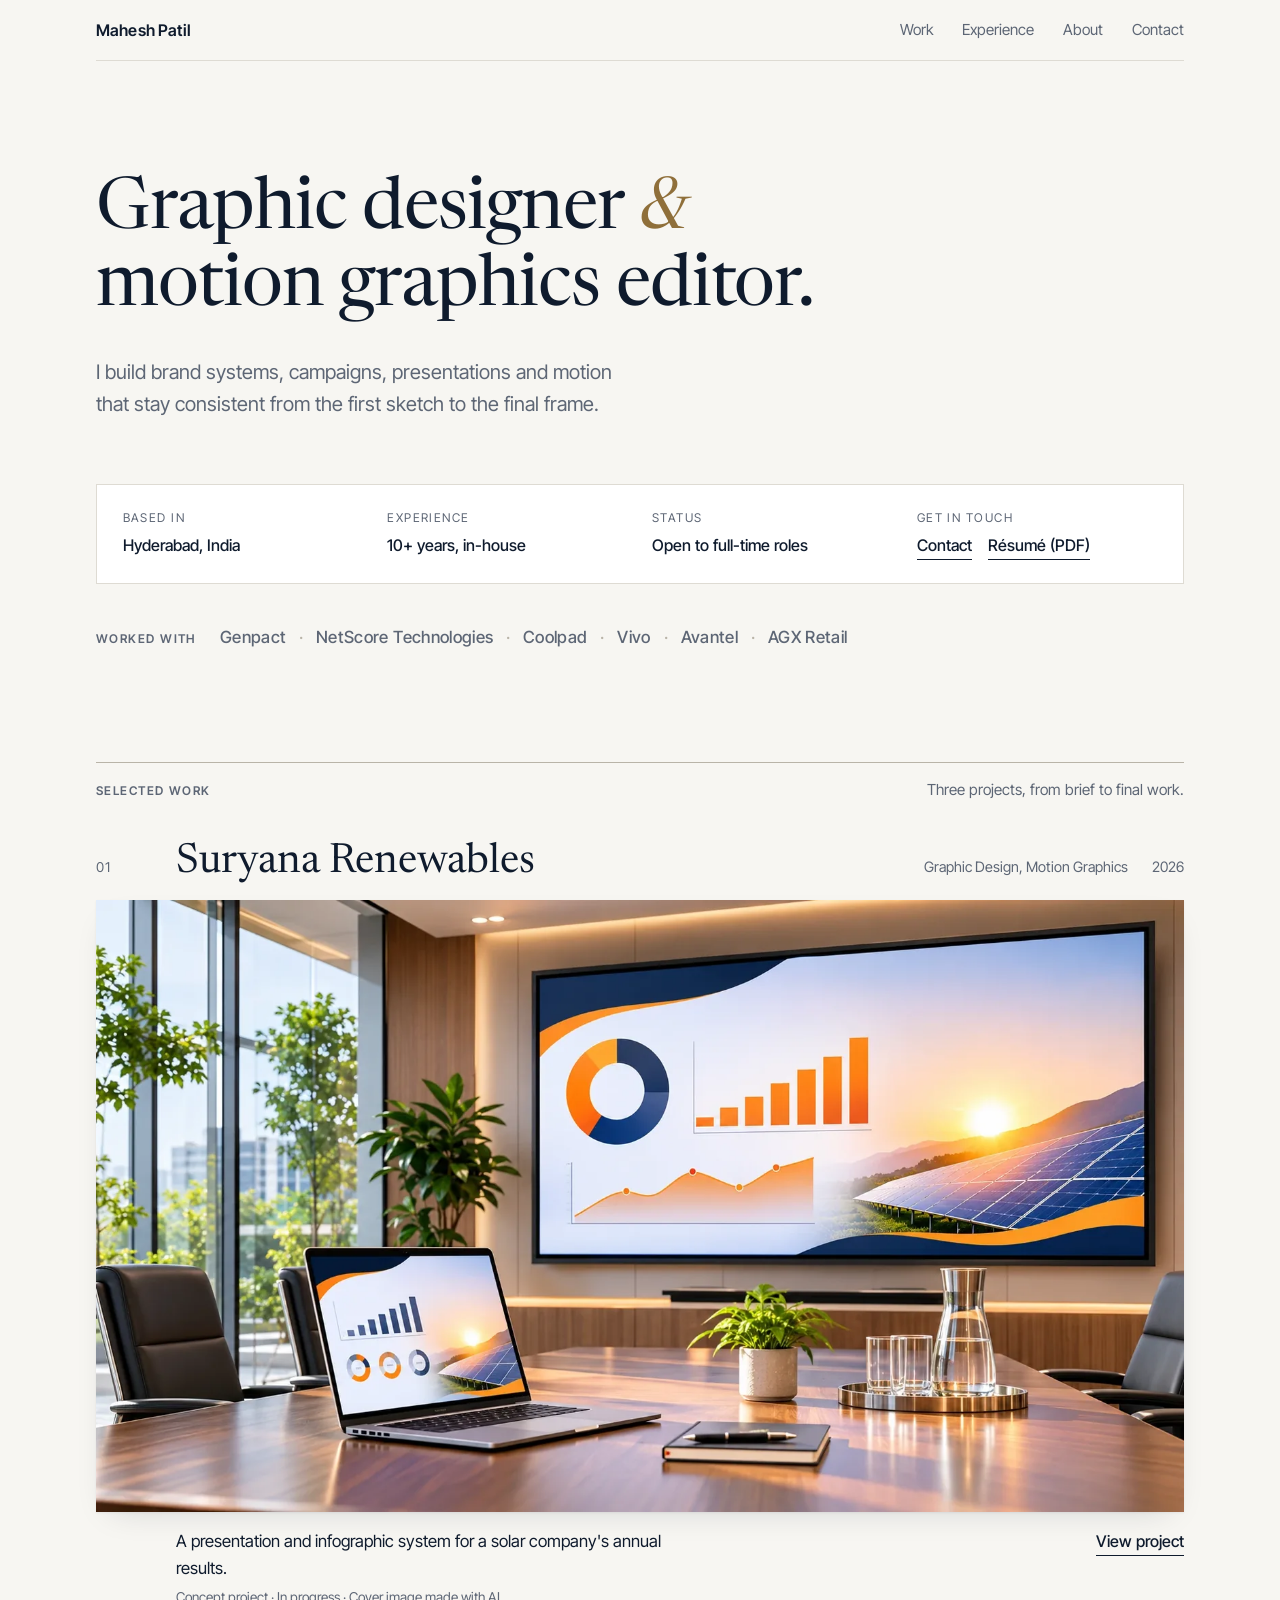
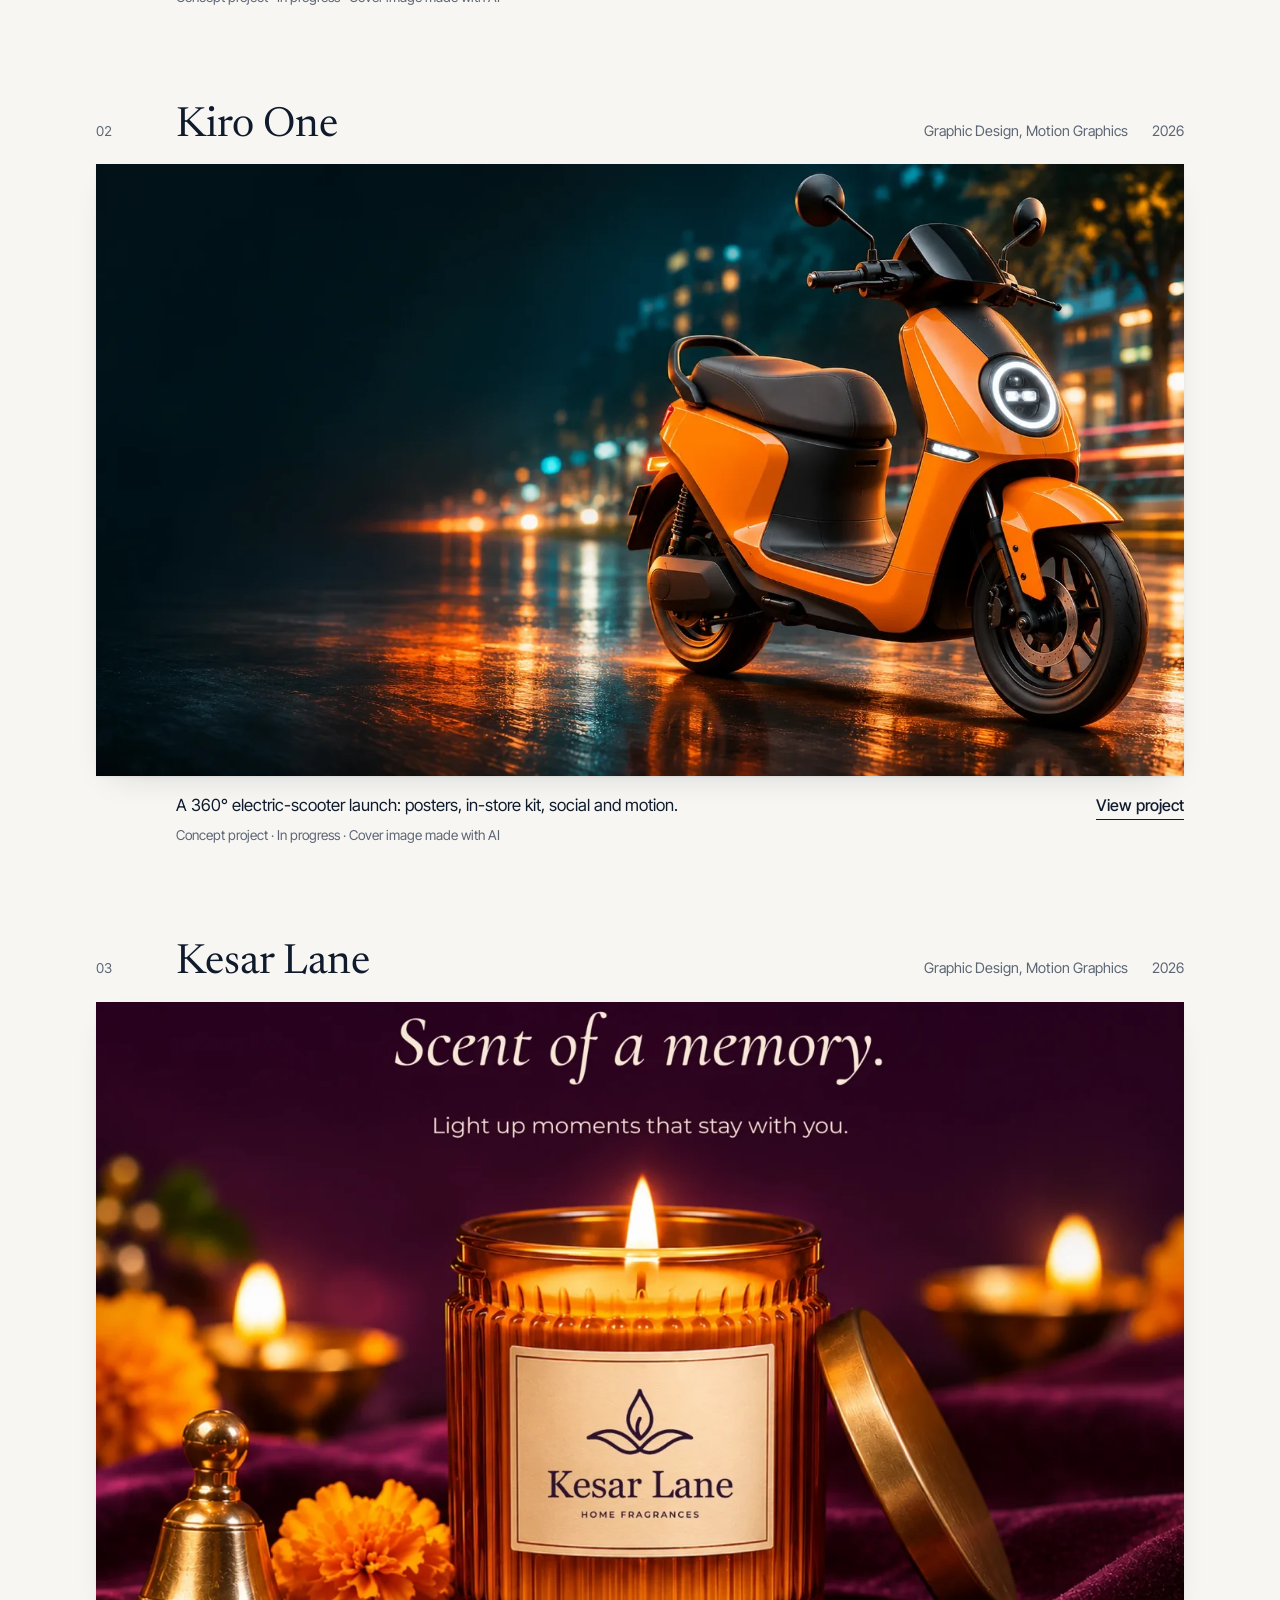
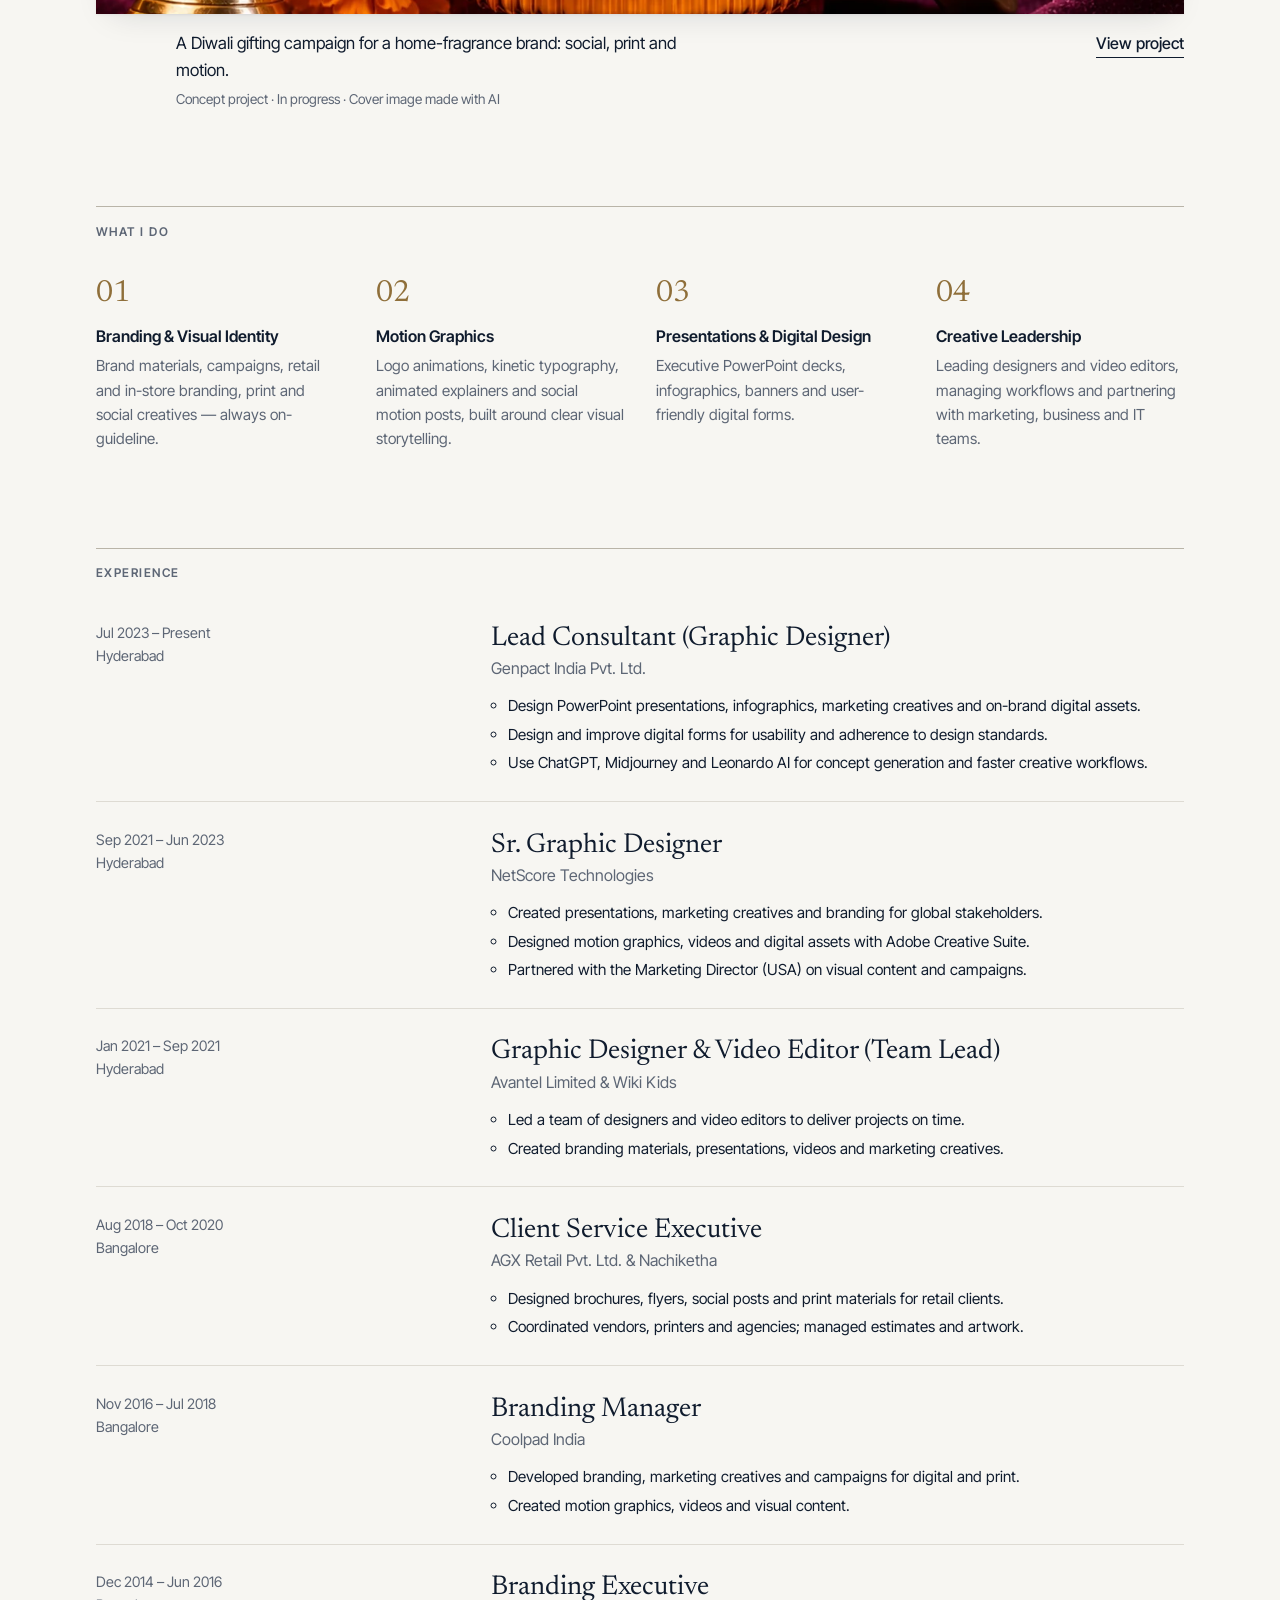
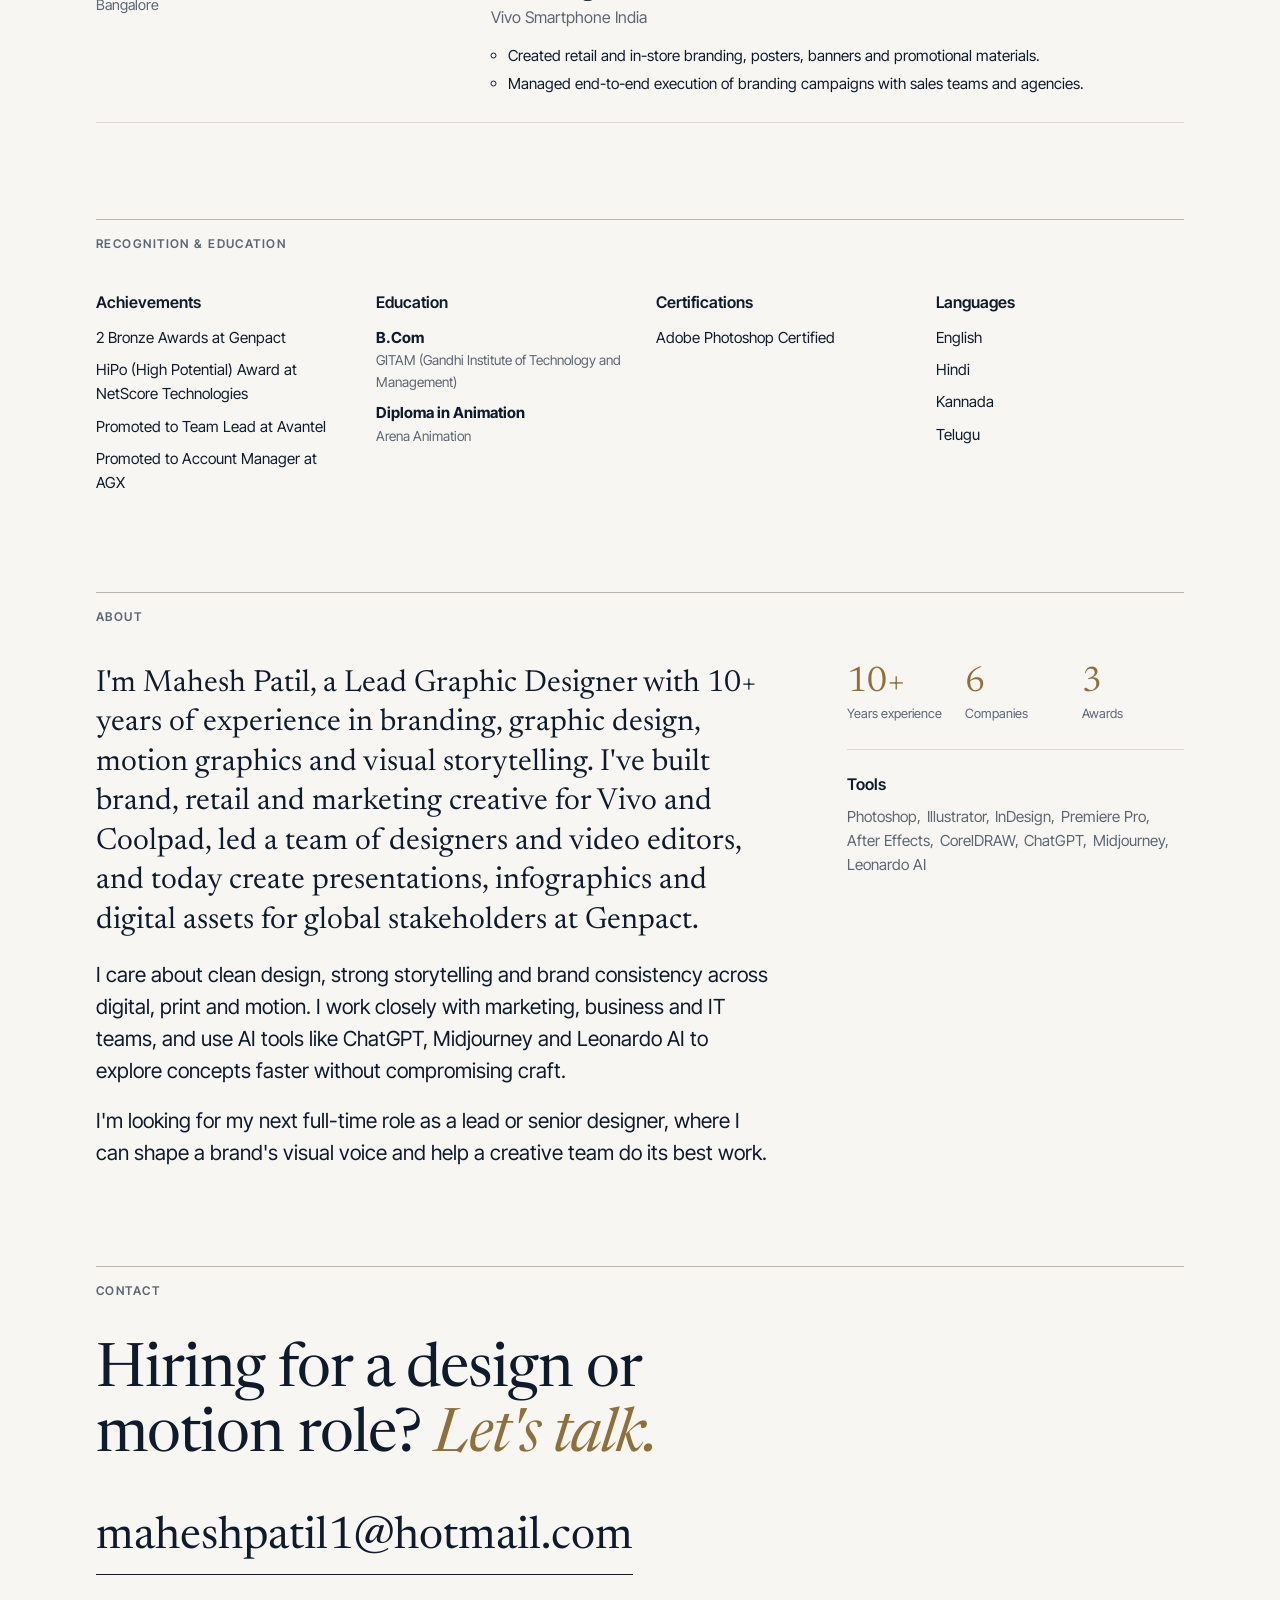
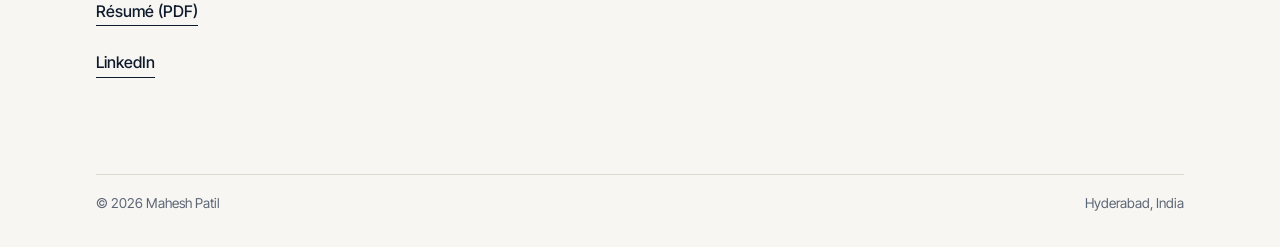
==== commit be28915d: "Design: corporate premium look (navy, brass, Newsreader) Co-Authored-By: Claude Opus 5.5 <noreply@an" ====
--- a/index.html
+++ b/index.html
@@ -7,7 +7,7 @@
   <meta name="description" content="Portfolio of Mahesh Patil, graphic designer and motion graphics editor in Hyderabad.">
   <link rel="preconnect" href="https://fonts.googleapis.com">
   <link rel="preconnect" href="https://fonts.gstatic.com" crossorigin>
-  <link href="https://fonts.googleapis.com/css2?family=Instrument+Sans:wght@400;500;600&family=Instrument+Serif:ital@0;1&display=swap" rel="stylesheet">
+  <link href="https://fonts.googleapis.com/css2?family=Inter+Tight:wght@400;500;600&family=Newsreader:ital,opsz,wght@0,6..72,400;0,6..72,500;1,6..72,400&display=swap" rel="stylesheet">
   <link rel="stylesheet" href="css/style.css">
 </head>
 <body>
--- a/css/style.css
+++ b/css/style.css
@@ -3,16 +3,18 @@
    No gradients, glows or pill badges. Colours are variables below.
    ========================================================================== */
 :root {
-  --paper: #f3efe7;
-  --paper-2: #ebe5da;
-  --ink: #161412;
-  --muted: #6b645a;
-  --line: #d6cec0;
-  --accent: #b5501a;          /* saffron, dark enough to read on paper */
-  --max: 1240px;
-  --gutter: clamp(1rem, 4vw, 3rem);
-  --serif: "Instrument Serif", Georgia, "Times New Roman", serif;
-  --sans: "Instrument Sans", "Helvetica Neue", Arial, sans-serif;
+  --paper: #f7f6f2;           /* soft warm white */
+  --paper-2: #ecebe6;
+  --surface: #ffffff;
+  --ink: #0f1b2d;             /* deep navy */
+  --muted: #5d6675;
+  --line: #dedbd3;
+  --rule: #b9b4a8;            /* section rules: quieter than ink */
+  --accent: #8f6f3a;          /* muted brass */
+  --max: 1200px;
+  --gutter: clamp(1.25rem, 5vw, 3.5rem);
+  --serif: "Newsreader", Georgia, "Times New Roman", serif;
+  --sans: "Inter Tight", "Helvetica Neue", Arial, sans-serif;
 }
 
 * { box-sizing: border-box; margin: 0; padding: 0; }
@@ -33,7 +35,7 @@
 ::selection { background: var(--accent); color: var(--paper); }
 :focus-visible { outline: 2px solid var(--accent); outline-offset: 3px; }
 
-h1, h2 { font-family: var(--serif); font-weight: 400; line-height: 1.02; letter-spacing: -0.01em; }
+h1, h2 { font-family: var(--serif); font-weight: 400; line-height: 1.08; letter-spacing: -0.015em; }
 h1 em, h2 em { font-style: italic; color: var(--accent); }
 h3 { font-family: var(--sans); font-size: 1rem; font-weight: 600; line-height: 1.3; }
 
@@ -47,7 +49,7 @@
 }
 .section-head {
   display: flex; flex-wrap: wrap; align-items: baseline; justify-content: space-between; gap: .5rem 2rem;
-  border-top: 1px solid var(--ink); padding-top: .9rem; margin-bottom: 2rem;
+  border-top: 1px solid var(--rule); padding-top: .9rem; margin-bottom: 2.4rem;
 }
 .section-note { color: var(--muted); font-size: .95rem; }
 
@@ -75,18 +77,19 @@
 
 /* ---------- Intro ---------- */
 .hero { padding-top: clamp(3rem, 9vw, 7rem); padding-bottom: 1rem; }
-.hero h1 { font-size: clamp(2.6rem, 7.6vw, 6.6rem); }
+.hero h1 { font-size: clamp(2.3rem, 5.6vw, 4.8rem); max-width: 20ch; }
 .hero-tagline { margin-top: 1.8rem; max-width: 46ch; font-size: clamp(1.05rem, 1.6vw, 1.25rem); color: var(--muted); }
 .hero-facts {
   display: grid; grid-template-columns: repeat(4, 1fr); gap: 1.5rem;
-  margin-top: clamp(2.5rem, 6vw, 4.5rem); padding-top: 1rem; border-top: 1px solid var(--line);
+  margin-top: clamp(2.5rem, 6vw, 4rem); padding: 1.4rem 1.6rem;
+  background: var(--surface); border: 1px solid var(--line);
 }
 .hero-facts dt { font-size: .75rem; letter-spacing: .12em; text-transform: uppercase; color: var(--muted); margin-bottom: .35rem; }
 .hero-facts dd { font-weight: 500; }
 .hero-links dd { display: flex; flex-wrap: wrap; gap: .4rem 1rem; }
 .brands { display: flex; flex-wrap: wrap; align-items: baseline; gap: .6rem 1.5rem; margin-top: 2.5rem; }
-.brands-list { list-style: none; display: flex; flex-wrap: wrap; gap: .3rem 0; font-family: var(--serif); font-size: clamp(1.25rem, 2.2vw, 1.6rem); }
-.brands-list li:not(:last-child)::after { content: "/"; color: var(--line); margin: 0 .6rem; }
+.brands-list { list-style: none; display: flex; flex-wrap: wrap; gap: .3rem 0; font-size: clamp(.95rem, 1.4vw, 1.05rem); font-weight: 500; letter-spacing: .02em; color: var(--muted); }
+.brands-list li:not(:last-child)::after { content: "·"; color: var(--rule); margin: 0 .8rem; }
 
 /* ---------- Case studies (numbered list) ---------- */
 .cs-list { display: grid; gap: clamp(3.5rem, 8vw, 6rem); }
@@ -96,13 +99,13 @@
   padding-bottom: 1rem;
 }
 .cs-num { font-size: .85rem; color: var(--muted); font-variant-numeric: tabular-nums; }
-.cs-card h3 { font-family: var(--serif); font-weight: 400; font-size: clamp(2rem, 4.5vw, 3.4rem); line-height: 1; }
+.cs-card h3 { font-family: var(--serif); font-weight: 400; font-size: clamp(1.7rem, 3.4vw, 2.6rem); line-height: 1.05; }
 .cs-kind, .cs-year { font-size: .9rem; color: var(--muted); }
-.cs-card-img { position: relative; aspect-ratio: 16 / 9; overflow: hidden; background: var(--paper-2); }
+.cs-card-img { position: relative; aspect-ratio: 16 / 9; overflow: hidden; background: var(--paper-2); box-shadow: 0 1px 2px rgba(15,27,45,.06), 0 12px 32px -16px rgba(15,27,45,.18); }
 .cs-card-img img, .cs-preview { position: absolute; inset: 0; width: 100%; height: 100%; object-fit: cover; transition: transform .8s cubic-bezier(.2,.7,.2,1); }
 .cs-preview { opacity: 0; transition: opacity .3s; }
 .cs-card.playing .cs-preview { opacity: 1; }
-.cs-card:hover .cs-card-img img { transform: scale(1.02); }
+.cs-card:hover .cs-card-img img { transform: scale(1.015); }
 .cs-placeholder { position: absolute; inset: 0; display: grid; place-items: center; font-family: var(--serif); font-size: 2rem; color: var(--muted); }
 .cs-card-foot {
   display: grid; grid-template-columns: 1fr auto; gap: .3rem 2rem; align-items: baseline;
@@ -131,7 +134,7 @@
 
 /* ---------- What I do ---------- */
 .services { display: grid; grid-template-columns: repeat(4, 1fr); gap: 2rem; }
-.service-num { display: block; font-family: var(--serif); font-size: 2.4rem; line-height: 1; color: var(--accent); margin-bottom: 1rem; }
+.service-num { display: block; font-family: var(--serif); font-size: 1.9rem; line-height: 1; color: var(--accent); margin-bottom: 1rem; }
 .service h3 { margin-bottom: .5rem; }
 .service p { color: var(--muted); font-size: .95rem; }
 
@@ -157,9 +160,9 @@
 .about { display: grid; grid-template-columns: 2fr 1fr; gap: clamp(2rem, 6vw, 5rem); }
 .about-text p { font-size: clamp(1.1rem, 1.7vw, 1.3rem); line-height: 1.55; }
 .about-text p + p { margin-top: 1.1rem; }
-.about-text p:first-child { font-family: var(--serif); font-size: clamp(1.6rem, 2.8vw, 2.2rem); line-height: 1.2; }
+.about-text p:first-child { font-family: var(--serif); font-size: clamp(1.45rem, 2.4vw, 1.9rem); line-height: 1.3; }
 .stats { display: grid; grid-template-columns: repeat(3, 1fr); gap: 1rem; padding-bottom: 1.5rem; margin-bottom: 1.5rem; border-bottom: 1px solid var(--line); }
-.stat strong { display: block; font-family: var(--serif); font-weight: 400; font-size: 2.6rem; line-height: 1; }
+.stat strong { display: block; font-family: var(--serif); font-weight: 400; font-size: 2.2rem; line-height: 1; color: var(--accent); }
 .stat span { font-size: .8rem; color: var(--muted); }
 .about-side h3 { margin-bottom: .6rem; }
 .tools { list-style: none; display: flex; flex-wrap: wrap; font-size: .95rem; color: var(--muted); }
@@ -167,7 +170,7 @@
 
 /* ---------- Contact ---------- */
 .contact { padding-bottom: clamp(3rem, 8vw, 6rem); }
-.contact h2 { font-size: clamp(2.4rem, 6.5vw, 5.4rem); max-width: 16ch; }
+.contact h2 { font-size: clamp(2rem, 4.8vw, 3.8rem); max-width: 18ch; }
 .email {
   display: inline-block; margin-top: 2rem; font-family: var(--serif); font-size: clamp(1.4rem, 4vw, 2.8rem);
   border-bottom: 1px solid var(--ink); overflow-wrap: anywhere; transition: color .2s, border-color .2s;
@@ -211,7 +214,7 @@
 .cs-back { font-size: .9rem; color: var(--muted); border-bottom: 1px solid var(--line); }
 .cs-back:hover { color: var(--ink); border-color: var(--ink); }
 .cs-kicker { margin-top: 2.5rem; font-size: .8rem; letter-spacing: .1em; text-transform: uppercase; color: var(--muted); }
-.cs-hero h1 { font-size: clamp(3rem, 9vw, 7rem); margin-top: .6rem; }
+.cs-hero h1 { font-size: clamp(2.6rem, 6.5vw, 5rem); margin-top: .6rem; }
 .cs-summary { margin-top: 1.2rem; max-width: 40ch; font-size: clamp(1.1rem, 1.8vw, 1.35rem); color: var(--muted); }
 .cs-cover { padding-top: 2.5rem; }
 
@@ -236,24 +239,24 @@
 .cs-note { margin-top: 1.2rem; font-size: .85rem; color: var(--muted); }
 
 .cs-section { padding-top: clamp(3rem, 7vw, 5rem); }
-.cs-text { border-top: 1px solid var(--ink); padding-top: .9rem; margin-bottom: 1.8rem; display: grid; grid-template-columns: 1fr 2fr; gap: .5rem 3rem; }
+.cs-text { border-top: 1px solid var(--rule); padding-top: .9rem; margin-bottom: 1.8rem; display: grid; grid-template-columns: 1fr 2fr; gap: .5rem 3rem; }
 .cs-text h2 { grid-column: 1; font-family: var(--sans); font-size: .75rem; font-weight: 600; letter-spacing: .12em; text-transform: uppercase; color: var(--muted); line-height: 1.6; }
 .cs-text p, .cs-text ul { grid-column: 2; font-size: clamp(1.05rem, 1.6vw, 1.25rem); max-width: 48ch; }
 .cs-text ul { padding-left: 1.1rem; display: grid; gap: .3rem; }
 .cs-media { display: grid; gap: 1.5rem; }
 .cs-grid2 { grid-template-columns: repeat(auto-fit, minmax(min(100%, 420px), 1fr)); }
 
-.cs-decisions h2 { border-top: 1px solid var(--ink); padding-top: .9rem; margin-bottom: 2rem; font-family: var(--sans); font-size: .75rem; font-weight: 600; letter-spacing: .12em; text-transform: uppercase; color: var(--muted); }
+.cs-decisions h2 { border-top: 1px solid var(--rule); padding-top: .9rem; margin-bottom: 2.4rem; font-family: var(--sans); font-size: .75rem; font-weight: 600; letter-spacing: .12em; text-transform: uppercase; color: var(--muted); }
 .cs-decisions ol { list-style: none; counter-reset: d; display: grid; grid-template-columns: repeat(auto-fit, minmax(220px, 1fr)); gap: 2rem; }
 .cs-decisions li { counter-increment: d; }
-.cs-decisions li::before { content: counter(d, decimal-leading-zero); display: block; font-family: var(--serif); font-size: 2.4rem; line-height: 1; color: var(--accent); margin-bottom: .8rem; }
+.cs-decisions li::before { content: counter(d, decimal-leading-zero); display: block; font-family: var(--serif); font-size: 1.9rem; line-height: 1; color: var(--accent); margin-bottom: .8rem; }
 .cs-decisions h3 { margin-bottom: .3rem; }
 .cs-decisions p { color: var(--muted); font-size: .95rem; }
 
 .cs-next { padding-bottom: clamp(3rem, 8vw, 6rem); }
-.cs-next a { display: block; border-top: 1px solid var(--ink); padding-top: .9rem; }
+.cs-next a { display: block; border-top: 1px solid var(--rule); padding-top: .9rem; }
 .cs-next span { font-size: .75rem; letter-spacing: .12em; text-transform: uppercase; color: var(--muted); }
-.cs-next strong { display: block; font-family: var(--serif); font-weight: 400; font-size: clamp(2.4rem, 7vw, 5.5rem); line-height: 1.05; margin-top: .4rem; transition: color .2s; }
+.cs-next strong { display: block; font-family: var(--serif); font-weight: 400; font-size: clamp(2rem, 5vw, 3.8rem); line-height: 1.05; margin-top: .4rem; transition: color .2s; }
 .cs-next a:hover strong { color: var(--accent); }
 .cs-missing { min-height: 60vh; display: grid; align-content: center; justify-items: start; gap: 1rem; }
 
@@ -274,7 +277,9 @@
   }
   .nav-links.open { display: flex; }
   .nav-links a { padding: .6rem 0; color: var(--ink); }
-  .hero-facts, .services, .info-grid { grid-template-columns: 1fr; gap: 1.2rem; }
+  .services, .info-grid { grid-template-columns: 1fr; gap: 1.2rem; }
+  .hero-facts { grid-template-columns: 1fr 1fr; gap: 1.1rem 1rem; padding: 1.1rem; }
+  .hero-links { grid-column: 1 / -1; }
   .cs-card-head { grid-template-columns: 2rem 1fr auto; gap: .8rem; }
   .cs-card-foot { grid-template-columns: 1fr; }
   .cs-more { grid-column: 1; grid-row: auto; justify-self: start; margin-top: .4rem; }
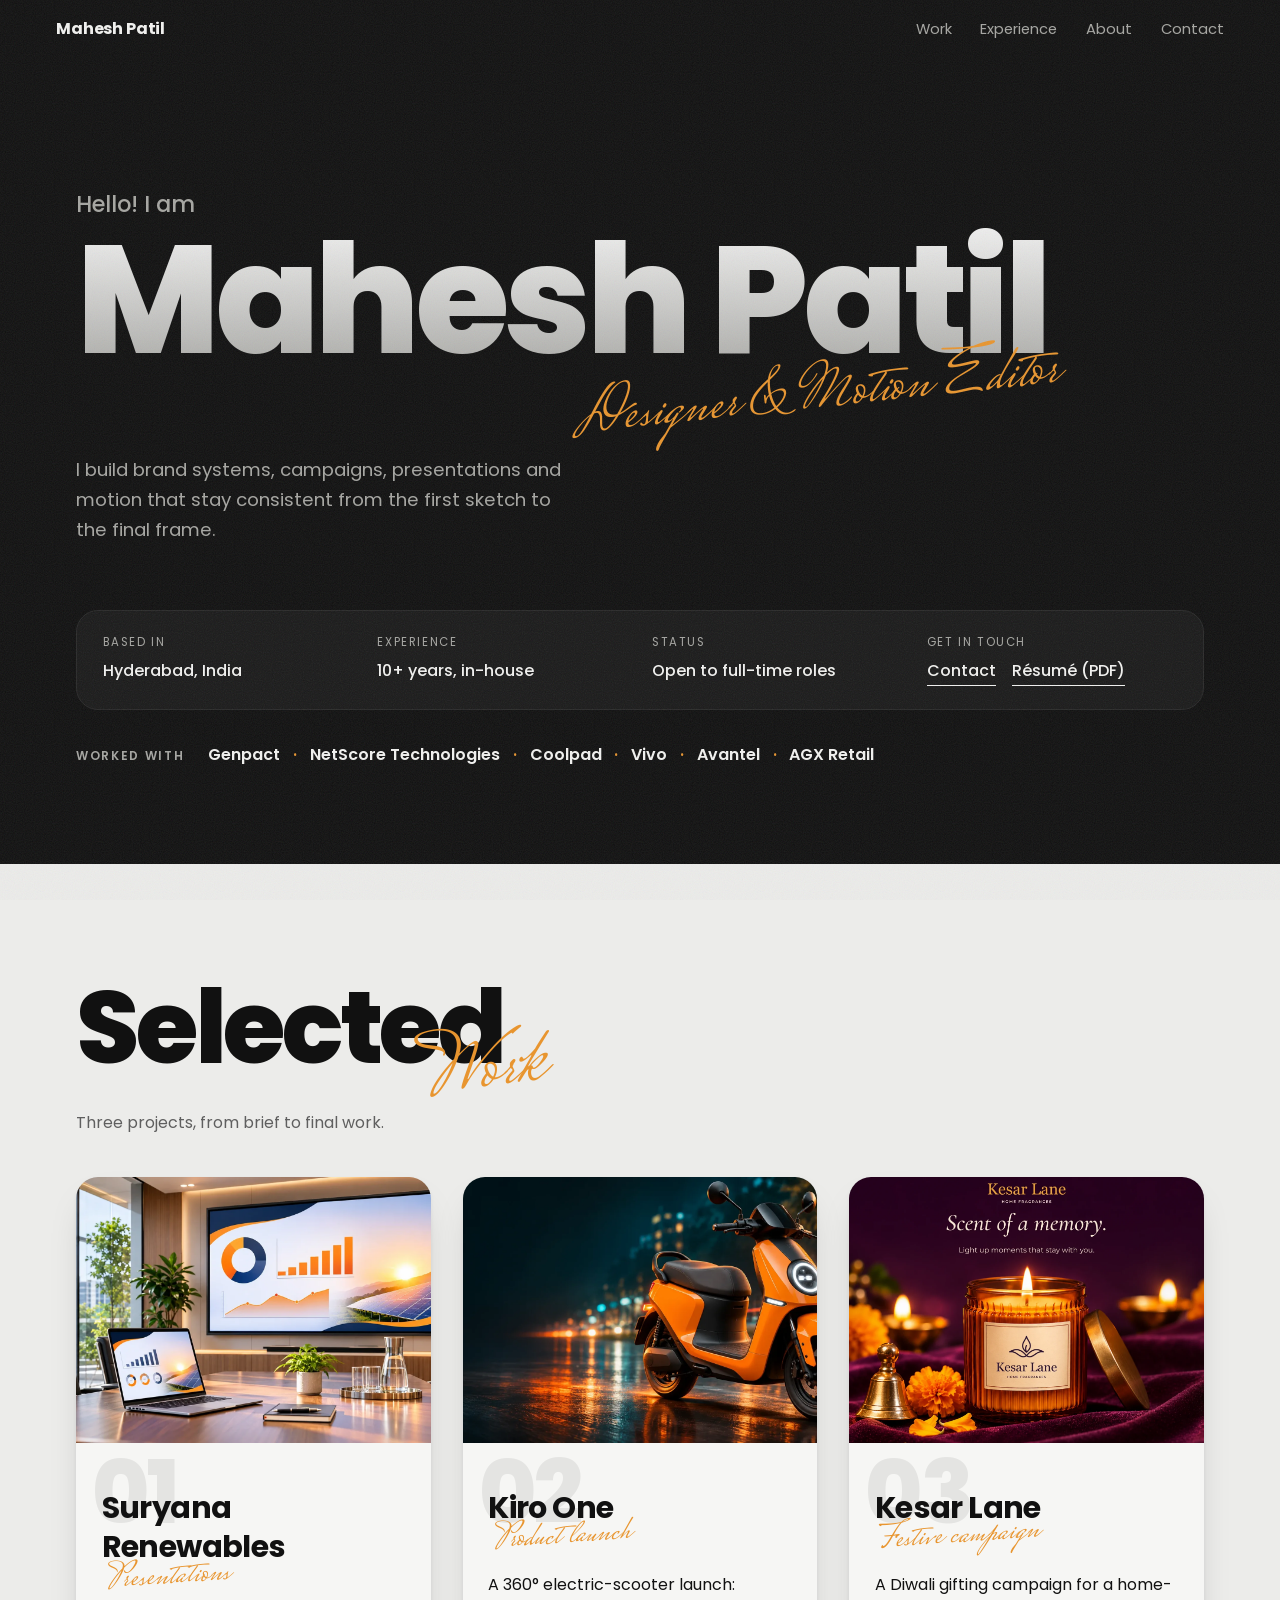
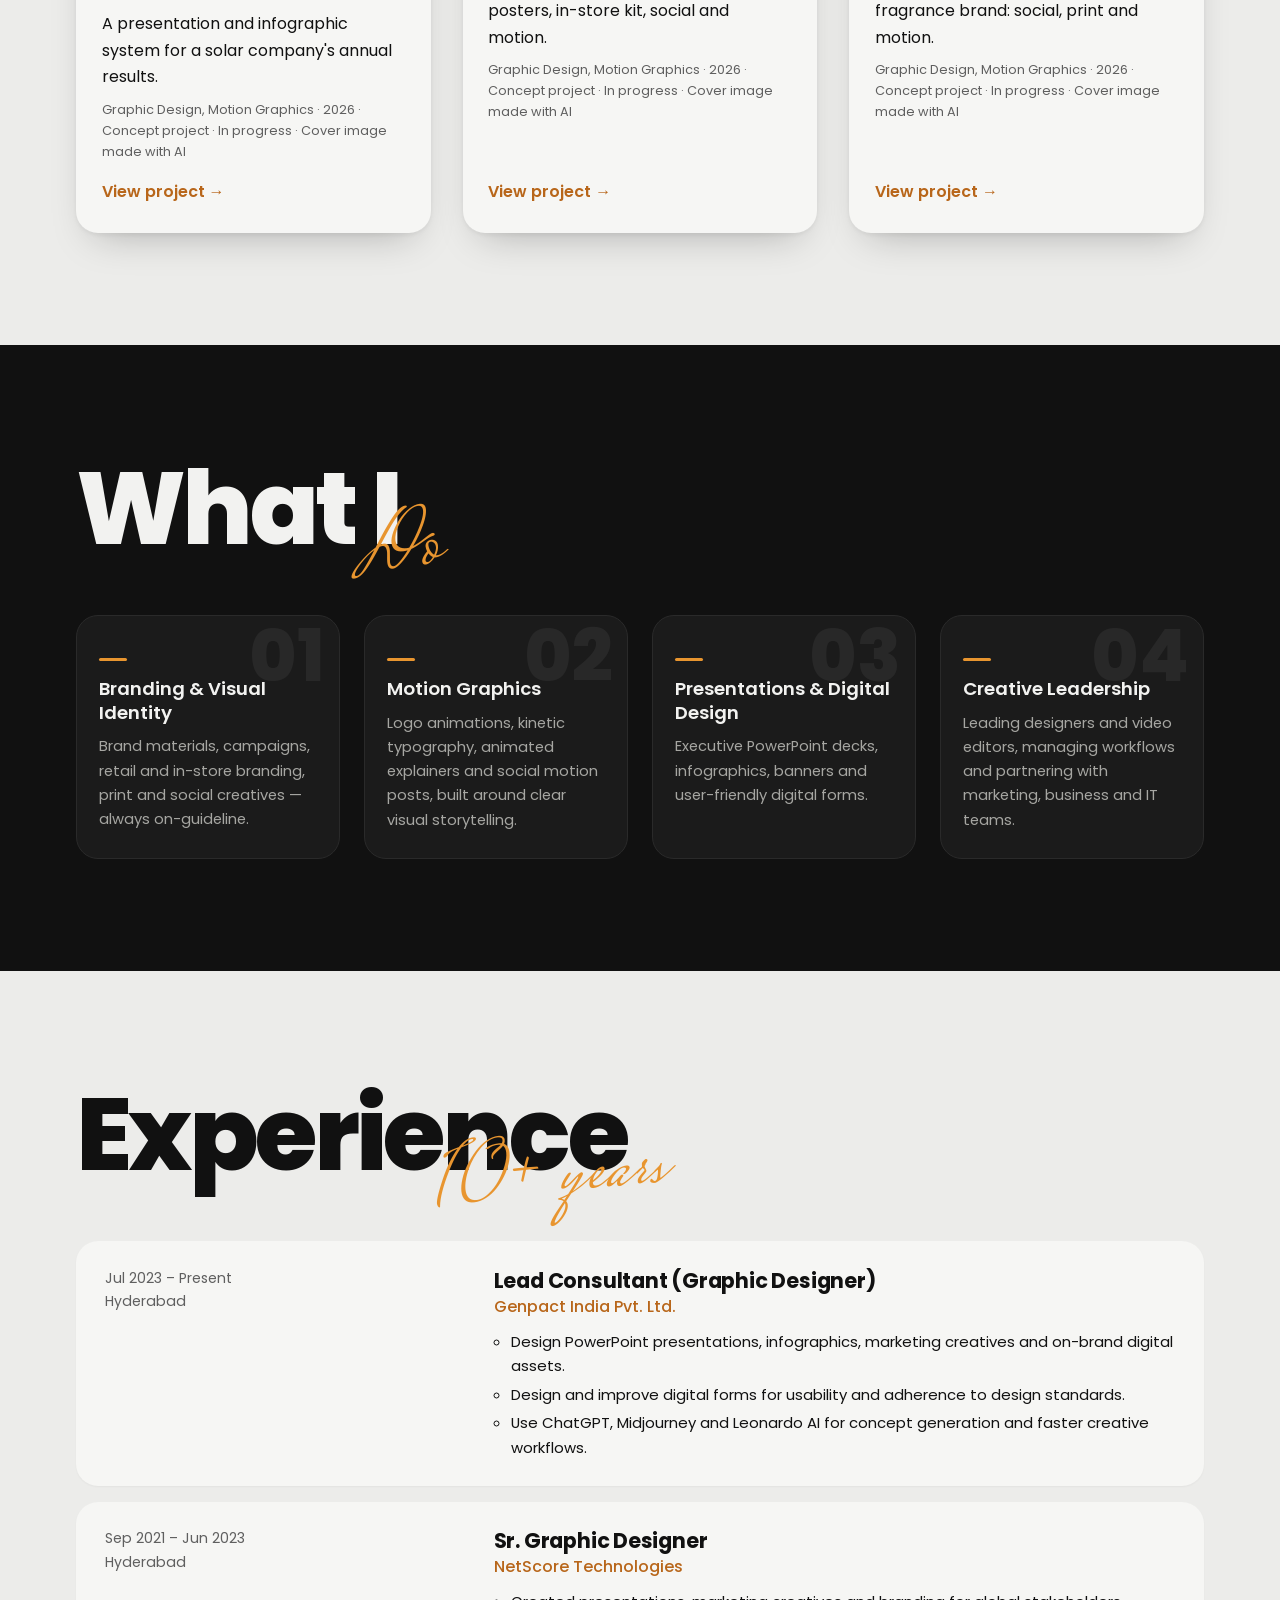
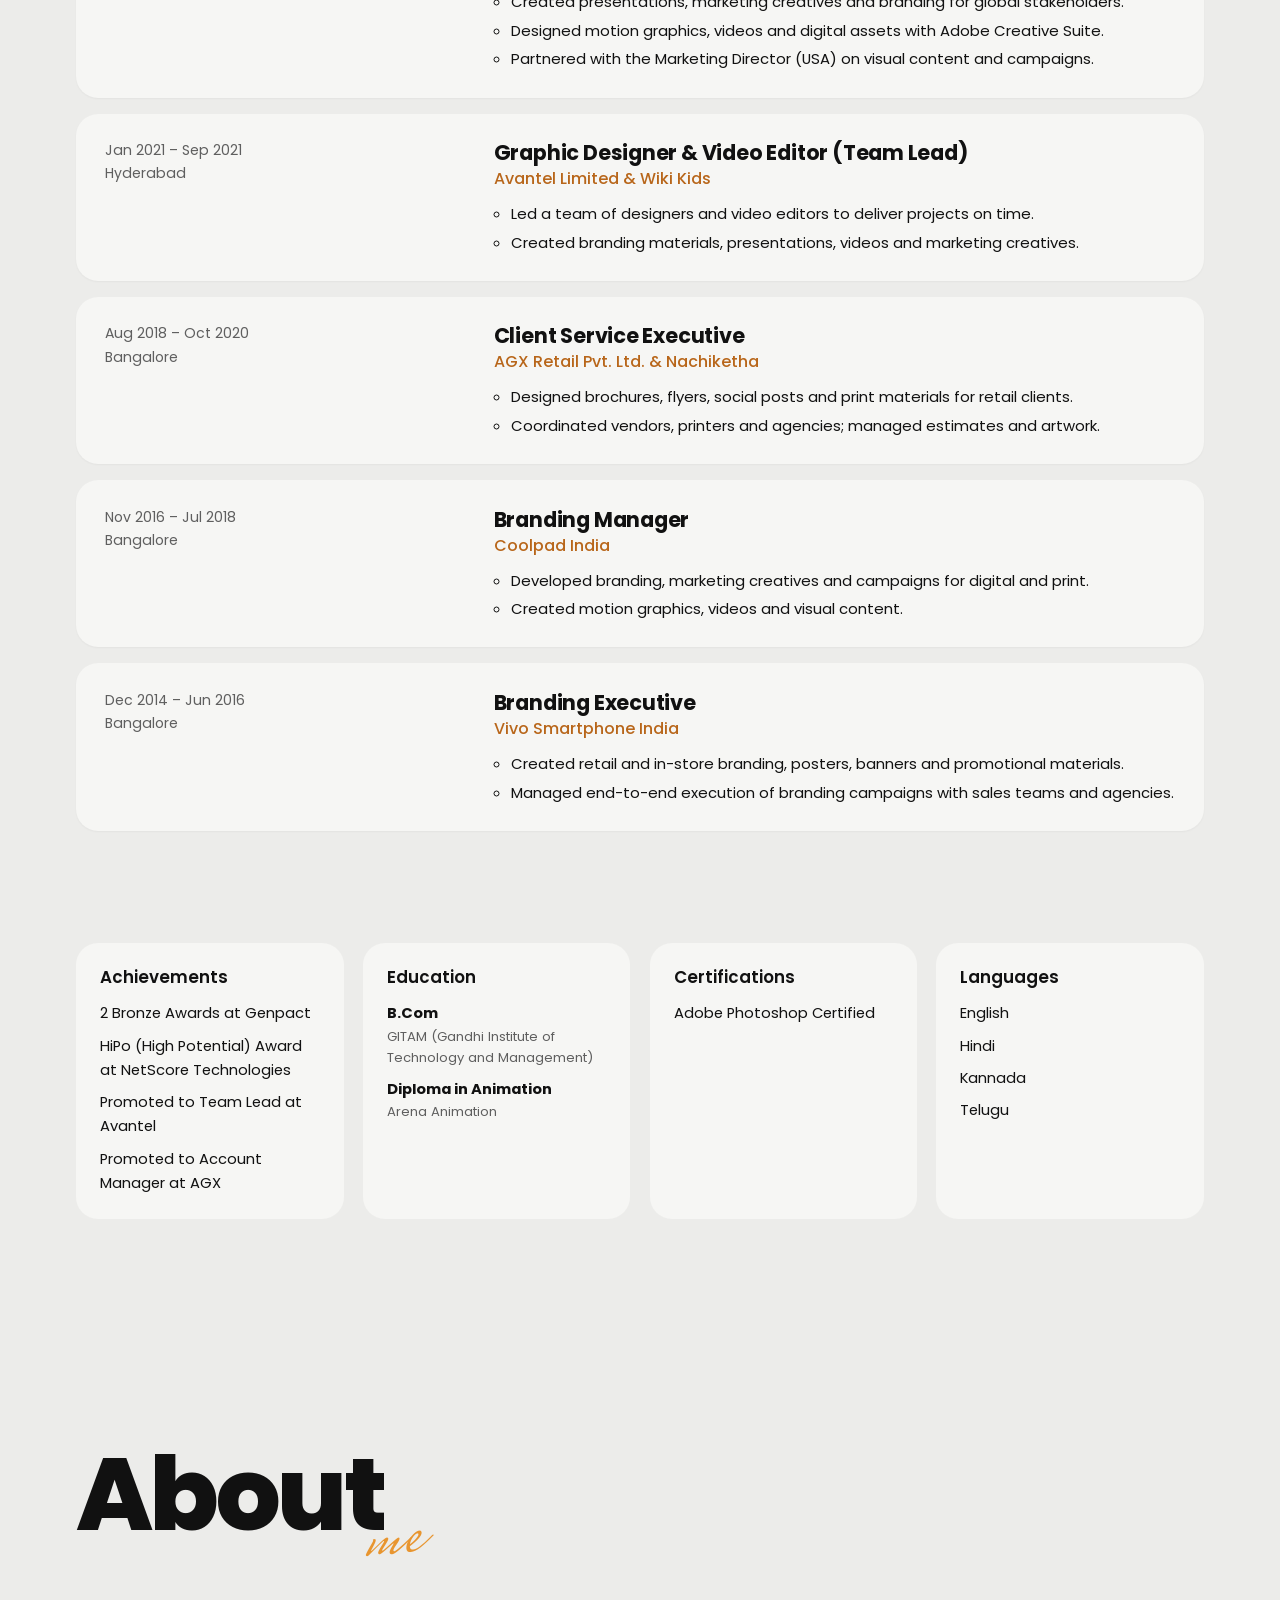
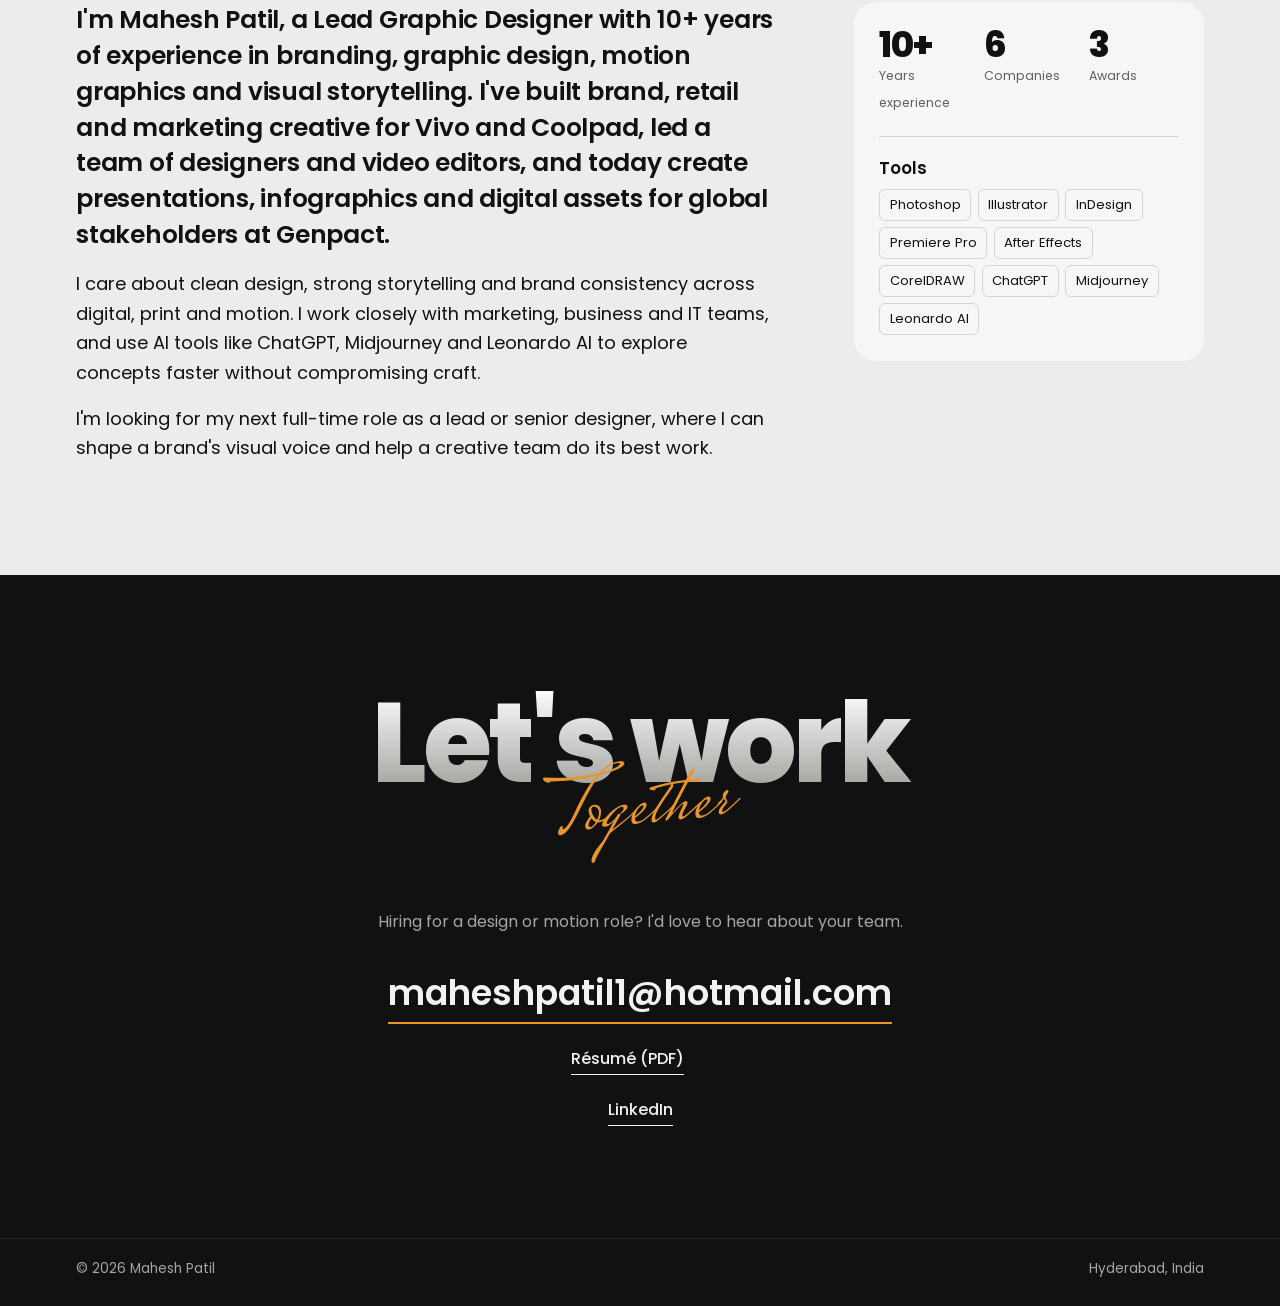
==== commit a4030f83: "Redesign to bold portfolio-book style (grain paper, dark bands, script accents) Co-Authored-By: Clau" ====
--- a/index.html
+++ b/index.html
@@ -7,7 +7,7 @@
   <meta name="description" content="Portfolio of Mahesh Patil, graphic designer and motion graphics editor in Hyderabad.">
   <link rel="preconnect" href="https://fonts.googleapis.com">
   <link rel="preconnect" href="https://fonts.gstatic.com" crossorigin>
-  <link href="https://fonts.googleapis.com/css2?family=Inter+Tight:wght@400;500;600&family=Newsreader:ital,opsz,wght@0,6..72,400;0,6..72,500;1,6..72,400&display=swap" rel="stylesheet">
+  <link href="https://fonts.googleapis.com/css2?family=Poppins:wght@400;500;600;700;800&family=Mrs+Saint+Delafield&display=swap" rel="stylesheet">
   <link rel="stylesheet" href="css/style.css">
 </head>
 <body>
@@ -24,115 +24,131 @@
   </header>
 
   <main id="top">
-    <!-- INTRO -->
-    <section class="hero wrap">
-      <h1 id="hero-title"></h1>
-      <p class="hero-tagline" data-site="tagline"></p>
-      <dl class="hero-facts">
-        <div><dt>Based in</dt><dd data-site="location"></dd></div>
-        <div><dt>Experience</dt><dd>10+ years, in-house</dd></div>
-        <div><dt>Status</dt><dd data-site="availability"></dd></div>
-        <div class="hero-links">
-          <dt>Get in touch</dt>
-          <dd>
-            <a href="#contact" class="link">Contact</a>
-            <a class="link" id="resume-btn" href="#" download hidden>Résumé (PDF)</a>
-            <button class="link" id="showreel-btn" hidden>Showreel</button>
-            <a class="link" id="pdf-btn" href="#" target="_blank" rel="noopener" hidden>Portfolio (PDF)</a>
-          </dd>
+    <!-- INTRO (dark band) -->
+    <section class="band dark hero">
+      <div class="wrap">
+        <p class="hello">Hello! I am</p>
+        <h1 class="hero-name"><span data-site="name"></span><span class="script hero-script" id="hero-script"></span></h1>
+        <p class="hero-tagline" data-site="tagline"></p>
+        <dl class="hero-facts">
+          <div><dt>Based in</dt><dd data-site="location"></dd></div>
+          <div><dt>Experience</dt><dd>10+ years, in-house</dd></div>
+          <div><dt>Status</dt><dd data-site="availability"></dd></div>
+          <div class="hero-links">
+            <dt>Get in touch</dt>
+            <dd>
+              <a href="#contact" class="link">Contact</a>
+              <a class="link" id="resume-btn" href="#" download hidden>Résumé (PDF)</a>
+              <button class="link" id="showreel-btn" hidden>Showreel</button>
+              <a class="link" id="pdf-btn" href="#" target="_blank" rel="noopener" hidden>Portfolio (PDF)</a>
+            </dd>
+          </div>
+        </dl>
+        <div class="brands" id="brands" hidden>
+          <p class="label">Worked with</p>
+          <ul class="brands-list" id="brands-list"></ul>
         </div>
-      </dl>
-      <div class="brands" id="brands" hidden>
-        <p class="label">Worked with</p>
-        <ul class="brands-list" id="brands-list"></ul>
       </div>
     </section>
 
     <!-- SHOWREEL (shown when SITE.showreel is set) -->
-    <section id="showreel" class="section wrap" hidden>
-      <div class="section-head"><p class="label">Showreel</p></div>
-      <button class="reel-frame" id="reel-play" aria-label="Play showreel">
-        <video id="reel-loop" muted loop playsinline preload="none" hidden></video>
-        <img id="reel-poster" alt="" hidden>
-        <span class="reel-label">Play showreel</span>
-      </button>
-      <ol class="reel-breakdown" id="reel-breakdown" hidden></ol>
+    <section id="showreel" class="band" hidden>
+      <div class="wrap">
+        <div class="title-block"><h2>Show</h2><span class="script">reel</span></div>
+        <button class="reel-frame" id="reel-play" aria-label="Play showreel">
+          <video id="reel-loop" muted loop playsinline preload="none" hidden></video>
+          <img id="reel-poster" alt="" hidden>
+          <span class="reel-label">Play showreel</span>
+        </button>
+        <ol class="reel-breakdown" id="reel-breakdown" hidden></ol>
+      </div>
     </section>
 
     <!-- CASE STUDIES -->
-    <section id="case-studies" class="section wrap" hidden>
-      <div class="section-head">
-        <p class="label">Selected work</p>
+    <section id="case-studies" class="band" hidden>
+      <div class="wrap">
+        <div class="title-block"><h2>Selected</h2><span class="script">Work</span></div>
         <p class="section-note">Three projects, from brief to final work.</p>
+        <div class="cs-list" id="cs-grid"></div>
       </div>
-      <div class="cs-list" id="cs-grid"></div>
     </section>
 
     <!-- WORK -->
-    <section id="work" class="section wrap">
-      <div class="section-head">
-        <p class="label" id="work-title">Selected work</p>
+    <section id="work" class="band">
+      <div class="wrap">
+        <div class="title-block"><h2 id="work-title">More</h2><span class="script">Work</span></div>
         <div class="filters" role="tablist" aria-label="Filter projects">
           <button class="filter active" data-filter="all">All</button>
           <button class="filter" data-filter="graphic">Graphic design</button>
           <button class="filter" data-filter="motion">Motion</button>
         </div>
+        <div class="grid" id="project-grid"></div>
       </div>
-      <div class="grid" id="project-grid"></div>
     </section>
 
-    <!-- SERVICES -->
-    <section id="services" class="section wrap">
-      <div class="section-head"><p class="label">What I do</p></div>
-      <div class="services" id="services-list"></div>
+    <!-- SERVICES (dark band) -->
+    <section id="services" class="band dark">
+      <div class="wrap">
+        <div class="title-block"><h2>What I</h2><span class="script">Do</span></div>
+        <div class="services" id="services-list"></div>
+      </div>
     </section>
 
     <!-- EXPERIENCE -->
-    <section id="experience" class="section wrap">
-      <div class="section-head"><p class="label">Experience</p></div>
-      <ol class="timeline" id="timeline"></ol>
+    <section id="experience" class="band">
+      <div class="wrap">
+        <div class="title-block"><h2>Experience</h2><span class="script">10+ years</span></div>
+        <ol class="timeline" id="timeline"></ol>
+      </div>
     </section>
 
     <!-- RECOGNITION / EDUCATION -->
-    <section class="section wrap">
-      <div class="section-head"><p class="label">Recognition &amp; education</p></div>
-      <div class="info-grid">
-        <div class="info-card"><h3>Achievements</h3><ul id="achievements"></ul></div>
-        <div class="info-card"><h3>Education</h3><ul id="education"></ul></div>
-        <div class="info-card"><h3>Certifications</h3><ul id="certifications"></ul></div>
-        <div class="info-card"><h3>Languages</h3><ul id="languages"></ul></div>
+    <section class="band tight">
+      <div class="wrap">
+        <div class="info-grid">
+          <div class="info-card"><h3>Achievements</h3><ul id="achievements"></ul></div>
+          <div class="info-card"><h3>Education</h3><ul id="education"></ul></div>
+          <div class="info-card"><h3>Certifications</h3><ul id="certifications"></ul></div>
+          <div class="info-card"><h3>Languages</h3><ul id="languages"></ul></div>
+        </div>
       </div>
     </section>
 
     <!-- ABOUT -->
-    <section id="about" class="section wrap">
-      <div class="section-head"><p class="label">About</p></div>
-      <div class="about">
-        <div class="about-text" id="about-text"></div>
-        <aside class="about-side">
-          <div class="stats" id="stats"></div>
-          <h3>Tools</h3>
-          <ul class="tools" id="tools"></ul>
-        </aside>
+    <section id="about" class="band">
+      <div class="wrap">
+        <div class="title-block"><h2>About</h2><span class="script">me</span></div>
+        <div class="about">
+          <div class="about-text" id="about-text"></div>
+          <aside class="about-side">
+            <div class="stats" id="stats"></div>
+            <h3>Tools</h3>
+            <ul class="tools" id="tools"></ul>
+          </aside>
+        </div>
       </div>
     </section>
 
-    <!-- CONTACT -->
-    <section id="contact" class="section wrap contact">
-      <div class="section-head"><p class="label">Contact</p></div>
-      <h2>Hiring for a design or motion role? <em>Let's talk.</em></h2>
-      <a class="email" id="email-link" href="#"></a>
-      <ul class="contact-links">
-        <li><a class="link" id="resume-btn-2" href="#" download hidden>Résumé (PDF)</a></li>
-        <li><a class="link" id="pdf-btn-2" href="#" target="_blank" rel="noopener" hidden>Portfolio (PDF)</a></li>
-      </ul>
-      <ul class="socials" id="socials"></ul>
+    <!-- CONTACT (dark band) -->
+    <section id="contact" class="band dark contact">
+      <div class="wrap">
+        <div class="title-block center"><h2>Let's work</h2><span class="script">Together</span></div>
+        <p class="contact-note">Hiring for a design or motion role? I'd love to hear about your team.</p>
+        <a class="email" id="email-link" href="#"></a>
+        <ul class="contact-links">
+          <li><a class="link" id="resume-btn-2" href="#" download hidden>Résumé (PDF)</a></li>
+          <li><a class="link" id="pdf-btn-2" href="#" target="_blank" rel="noopener" hidden>Portfolio (PDF)</a></li>
+        </ul>
+        <ul class="socials" id="socials"></ul>
+      </div>
     </section>
   </main>
 
-  <footer class="footer wrap">
-    <p>© <span id="year"></span> <span data-site="name"></span></p>
-    <p data-site="location"></p>
+  <footer class="footer">
+    <div class="wrap">
+      <p>© <span id="year"></span> <span data-site="name"></span></p>
+      <p data-site="location"></p>
+    </div>
   </footer>
 
   <!-- LIGHTBOX -->
--- a/css/style.css
+++ b/css/style.css
@@ -1,20 +1,26 @@
 /* ==========================================================================
-   Editorial "paper" theme — off-white paper, black ink, one saffron accent.
-   No gradients, glows or pill badges. Colours are variables below.
+   Bold "portfolio book" theme: light grey grain paper, dark section bands,
+   big bold Poppins headlines with a saffron handwritten script word,
+   rounded cards with soft shadows. Colours are variables below.
    ========================================================================== */
 :root {
-  --paper: #f7f6f2;           /* soft warm white */
-  --paper-2: #ecebe6;
-  --surface: #ffffff;
-  --ink: #0f1b2d;             /* deep navy */
-  --muted: #5d6675;
-  --line: #dedbd3;
-  --rule: #b9b4a8;            /* section rules: quieter than ink */
-  --accent: #8f6f3a;          /* muted brass */
-  --max: 1200px;
+  --paper: #ececea;           /* light grey paper */
+  --card: #f6f6f4;
+  --ink: #111111;
+  --muted: #5f5f5f;
+  --line: #d4d4d0;
+  --dark: #111111;            /* dark bands */
+  --dark-2: #1b1b1b;
+  --on-dark: #f2f2f0;
+  --on-dark-muted: #a6a6a2;
+  --accent: #e8952f;          /* saffron script + highlights */
+  --accent-ink: #b8661a;      /* darker saffron for small text on light */
+  --radius: 22px;
+  --max: 1240px;
   --gutter: clamp(1.25rem, 5vw, 3.5rem);
-  --serif: "Newsreader", Georgia, "Times New Roman", serif;
-  --sans: "Inter Tight", "Helvetica Neue", Arial, sans-serif;
+  --sans: "Poppins", "Helvetica Neue", Arial, sans-serif;
+  --script: "Mrs Saint Delafield", "Brush Script MT", cursive;
+  --shadow: 0 2px 4px rgba(0,0,0,.05), 0 18px 40px -18px rgba(0,0,0,.28);
 }
 
 * { box-sizing: border-box; margin: 0; padding: 0; }
@@ -25,186 +31,190 @@
   color: var(--ink);
   font-family: var(--sans);
   font-size: 1rem;
-  line-height: 1.6;
+  line-height: 1.65;
   -webkit-font-smoothing: antialiased;
   overflow-x: hidden;
+}
+/* Film-grain texture over everything (like printed paper) */
+body::after {
+  content: ""; position: fixed; inset: 0; z-index: 200; pointer-events: none; opacity: .09;
+  background-image: url("data:image/svg+xml;utf8,<svg xmlns='http://www.w3.org/2000/svg' width='180' height='180'><filter id='n'><feTurbulence type='fractalNoise' baseFrequency='.9' numOctaves='3' stitchTiles='stitch'/></filter><rect width='100%' height='100%' filter='url(%23n)'/></svg>");
 }
 img, video, iframe { display: block; max-width: 100%; }
 a { color: inherit; text-decoration: none; }
 button { font: inherit; color: inherit; background: none; border: 0; cursor: pointer; }
-::selection { background: var(--accent); color: var(--paper); }
+::selection { background: var(--accent); color: var(--ink); }
 :focus-visible { outline: 2px solid var(--accent); outline-offset: 3px; }
 
-h1, h2 { font-family: var(--serif); font-weight: 400; line-height: 1.08; letter-spacing: -0.015em; }
-h1 em, h2 em { font-style: italic; color: var(--accent); }
-h3 { font-family: var(--sans); font-size: 1rem; font-weight: 600; line-height: 1.3; }
-
-/* Layout container */
+h1, h2 { font-weight: 800; line-height: 1; letter-spacing: -0.035em; }
+h3 { font-size: 1.05rem; font-weight: 600; line-height: 1.3; }
+
+/* Containers & bands */
 .wrap, .section, .cs-cover { width: 100%; max-width: var(--max); margin-inline: auto; padding-inline: var(--gutter); }
+.band { padding: clamp(4rem, 9vw, 7rem) 0; }
+.band.tight { padding-top: 0; }
+.band.dark, .dark { background: var(--dark); color: var(--on-dark); }
 .section { padding-top: clamp(3.5rem, 8vw, 6rem); }
 
-/* Small uppercase section label with a rule above */
-.label {
-  font-size: .75rem; font-weight: 600; letter-spacing: .12em; text-transform: uppercase; color: var(--muted);
-}
-.section-head {
-  display: flex; flex-wrap: wrap; align-items: baseline; justify-content: space-between; gap: .5rem 2rem;
-  border-top: 1px solid var(--rule); padding-top: .9rem; margin-bottom: 2.4rem;
-}
-.section-note { color: var(--muted); font-size: .95rem; }
-
-/* Text links with an underline instead of buttons */
-.link {
-  display: inline-block; font-weight: 500;
-  border-bottom: 1px solid currentColor; padding-bottom: 1px;
-  transition: color .2s, border-color .2s;
-}
+/* Big bold title with an overlapping handwritten word */
+.script { font-family: var(--script); font-weight: 400; color: var(--accent); letter-spacing: 0; line-height: 1; }
+.title-block { position: relative; display: inline-block; margin-bottom: clamp(2rem, 5vw, 3.5rem); padding-right: 2.5em; }
+.title-block h2 { font-size: clamp(2.8rem, 8vw, 6.4rem); }
+.title-block .script {
+  position: absolute; right: 0; bottom: -.45em; font-size: clamp(2.6rem, 6.5vw, 5.2rem);
+  transform: rotate(-6deg); white-space: nowrap; pointer-events: none;
+}
+.title-block.center { display: block; text-align: center; padding-right: 0; }
+.title-block.center .script { position: relative; display: block; right: auto; bottom: auto; margin-top: -.35em; }
+.section-note { color: var(--muted); margin: -1.5rem 0 2.5rem; }
+
+.label { font-size: .75rem; font-weight: 600; letter-spacing: .14em; text-transform: uppercase; color: var(--muted); }
+.dark .label { color: var(--on-dark-muted); }
+
+.link { display: inline-block; font-weight: 500; border-bottom: 1.5px solid currentColor; padding-bottom: 1px; transition: color .2s, border-color .2s; }
 .link:hover { color: var(--accent); }
 
 /* ---------- Nav ---------- */
 .nav {
   position: sticky; top: 0; z-index: 50;
   display: flex; align-items: center; justify-content: space-between;
-  max-width: var(--max); margin-inline: auto; padding: 1.1rem var(--gutter);
-  background: var(--paper);
-}
-.nav::after { content: ""; position: absolute; left: var(--gutter); right: var(--gutter); bottom: 0; border-bottom: 1px solid var(--line); }
-.logo { font-weight: 600; letter-spacing: .01em; }
-.nav-links { display: flex; gap: 1.8rem; font-size: .95rem; }
-.nav-links a { color: var(--muted); transition: color .2s; }
-.nav-links a:hover { color: var(--ink); }
-.nav-toggle { display: none; font-size: .9rem; font-weight: 500; border-bottom: 1px solid var(--ink); }
+  padding: 1rem var(--gutter); background: var(--dark); color: var(--on-dark);
+}
+.logo { font-weight: 700; letter-spacing: -.01em; }
+.nav-links { display: flex; gap: 1.8rem; font-size: .92rem; }
+.nav-links a { color: var(--on-dark-muted); transition: color .2s; }
+.nav-links a:hover { color: var(--accent); }
+.nav-toggle { display: none; font-size: .9rem; font-weight: 500; border-bottom: 1px solid currentColor; }
 
 /* ---------- Intro ---------- */
-.hero { padding-top: clamp(3rem, 9vw, 7rem); padding-bottom: 1rem; }
-.hero h1 { font-size: clamp(2.3rem, 5.6vw, 4.8rem); max-width: 20ch; }
-.hero-tagline { margin-top: 1.8rem; max-width: 46ch; font-size: clamp(1.05rem, 1.6vw, 1.25rem); color: var(--muted); }
+.hero { padding-top: clamp(4rem, 10vw, 8rem); padding-bottom: clamp(3.5rem, 8vw, 6rem); }
+.hello { font-size: clamp(1.1rem, 2vw, 1.4rem); font-weight: 500; color: var(--on-dark-muted); }
+.hero-name { position: relative; display: inline-block; font-size: clamp(3.4rem, 12vw, 10rem); padding-bottom: .35em; }
+.hero-name > span:first-child {
+  background: linear-gradient(180deg, #ffffff 0%, #9a9a96 100%);
+  -webkit-background-clip: text; background-clip: text; color: transparent;
+}
+.hero-script { position: absolute; right: -.2em; bottom: 0; font-size: .42em; transform: rotate(-6deg); white-space: nowrap; }
+.hero-tagline { margin-top: 1.5rem; max-width: 46ch; font-size: clamp(1rem, 1.5vw, 1.15rem); color: var(--on-dark-muted); }
 .hero-facts {
   display: grid; grid-template-columns: repeat(4, 1fr); gap: 1.5rem;
   margin-top: clamp(2.5rem, 6vw, 4rem); padding: 1.4rem 1.6rem;
-  background: var(--surface); border: 1px solid var(--line);
-}
-.hero-facts dt { font-size: .75rem; letter-spacing: .12em; text-transform: uppercase; color: var(--muted); margin-bottom: .35rem; }
+  background: var(--dark-2); border-radius: var(--radius); border: 1px solid #2a2a2a;
+}
+.hero-facts dt { font-size: .72rem; letter-spacing: .14em; text-transform: uppercase; color: var(--on-dark-muted); margin-bottom: .35rem; }
 .hero-facts dd { font-weight: 500; }
 .hero-links dd { display: flex; flex-wrap: wrap; gap: .4rem 1rem; }
-.brands { display: flex; flex-wrap: wrap; align-items: baseline; gap: .6rem 1.5rem; margin-top: 2.5rem; }
-.brands-list { list-style: none; display: flex; flex-wrap: wrap; gap: .3rem 0; font-size: clamp(.95rem, 1.4vw, 1.05rem); font-weight: 500; letter-spacing: .02em; color: var(--muted); }
-.brands-list li:not(:last-child)::after { content: "·"; color: var(--rule); margin: 0 .8rem; }
-
-/* ---------- Case studies (numbered list) ---------- */
-.cs-list { display: grid; gap: clamp(3.5rem, 8vw, 6rem); }
-.cs-card { display: block; }
-.cs-card-head {
-  display: grid; grid-template-columns: 3.5rem 1fr auto auto; align-items: baseline; gap: 1.5rem;
-  padding-bottom: 1rem;
-}
-.cs-num { font-size: .85rem; color: var(--muted); font-variant-numeric: tabular-nums; }
-.cs-card h3 { font-family: var(--serif); font-weight: 400; font-size: clamp(1.7rem, 3.4vw, 2.6rem); line-height: 1.05; }
-.cs-kind, .cs-year { font-size: .9rem; color: var(--muted); }
-.cs-card-img { position: relative; aspect-ratio: 16 / 9; overflow: hidden; background: var(--paper-2); box-shadow: 0 1px 2px rgba(15,27,45,.06), 0 12px 32px -16px rgba(15,27,45,.18); }
-.cs-card-img img, .cs-preview { position: absolute; inset: 0; width: 100%; height: 100%; object-fit: cover; transition: transform .8s cubic-bezier(.2,.7,.2,1); }
+.brands { display: flex; flex-wrap: wrap; align-items: baseline; gap: .6rem 1.5rem; margin-top: 2rem; }
+.brands-list { list-style: none; display: flex; flex-wrap: wrap; gap: .3rem 0; font-weight: 600; color: var(--on-dark); }
+.brands-list li:not(:last-child)::after { content: "·"; color: var(--accent); margin: 0 .8rem; }
+
+/* ---------- Case studies: rounded cards with big faint numbers ---------- */
+.cs-list { display: grid; grid-template-columns: repeat(auto-fit, minmax(min(100%, 340px), 1fr)); gap: 2rem; }
+.cs-card {
+  display: flex; flex-direction: column; background: var(--card); border-radius: var(--radius);
+  overflow: hidden; box-shadow: var(--shadow); transition: transform .4s cubic-bezier(.2,.7,.2,1), box-shadow .4s;
+}
+.cs-card:hover { transform: translateY(-6px); box-shadow: 0 2px 4px rgba(0,0,0,.05), 0 28px 50px -20px rgba(0,0,0,.35); }
+.cs-card-img { position: relative; aspect-ratio: 4 / 3; overflow: hidden; background: #ddd; }
+.cs-card-img img, .cs-preview { position: absolute; inset: 0; width: 100%; height: 100%; object-fit: cover; }
 .cs-preview { opacity: 0; transition: opacity .3s; }
 .cs-card.playing .cs-preview { opacity: 1; }
-.cs-card:hover .cs-card-img img { transform: scale(1.015); }
-.cs-placeholder { position: absolute; inset: 0; display: grid; place-items: center; font-family: var(--serif); font-size: 2rem; color: var(--muted); }
-.cs-card-foot {
-  display: grid; grid-template-columns: 1fr auto; gap: .3rem 2rem; align-items: baseline;
-  padding-top: 1rem; margin-left: 5rem;
-}
-.cs-card-foot p:first-child { max-width: 52ch; font-size: 1.05rem; }
-.cs-status { grid-column: 1; font-size: .85rem; color: var(--muted); }
-.cs-more { grid-column: 2; grid-row: 1; font-weight: 500; border-bottom: 1px solid currentColor; white-space: nowrap; }
-.cs-card:hover .cs-more, .cs-card:hover h3 { color: var(--accent); }
-
-/* ---------- More work grid (used when PROJECTS has items) ---------- */
-.filters { display: flex; flex-wrap: wrap; gap: 1.2rem; font-size: .9rem; }
-.filter { color: var(--muted); padding-bottom: 2px; border-bottom: 1px solid transparent; }
-.filter.active, .filter:hover { color: var(--ink); border-color: var(--ink); }
-.grid { display: grid; grid-template-columns: repeat(auto-fill, minmax(min(100%, 320px), 1fr)); gap: 2.5rem 1.5rem; }
-.card { text-align: left; display: block; width: 100%; }
-.card-thumb { position: relative; aspect-ratio: 4 / 3; overflow: hidden; background: var(--paper-2); }
-.card-thumb img { width: 100%; height: 100%; object-fit: cover; transition: transform .6s; }
-.card:hover .card-thumb img { transform: scale(1.03); }
-.play, .count { position: absolute; bottom: .6rem; font-size: .75rem; background: var(--paper); padding: .15rem .5rem; }
+.cs-placeholder { position: absolute; inset: 0; display: grid; place-items: center; font-weight: 700; color: var(--muted); }
+.cs-card-body { position: relative; padding: 1.6rem 1.6rem 1.7rem; display: flex; flex-direction: column; gap: .5rem; flex: 1; }
+.cs-num { position: absolute; top: .4rem; left: 1rem; font-size: 5.5rem; font-weight: 800; line-height: 1; color: rgba(0,0,0,.07); letter-spacing: -.04em; pointer-events: none; }
+.cs-titles { position: relative; padding-top: 1.2rem; }
+.cs-card h3 { font-size: clamp(1.5rem, 2.4vw, 1.9rem); font-weight: 700; letter-spacing: -.02em; }
+.cs-script { display: block; margin: -.1rem 0 .2rem .4rem; font-size: 2.2rem; transform: rotate(-4deg); transform-origin: left; white-space: nowrap; }
+.cs-summary-line { color: var(--ink); }
+.cs-status { font-size: .8rem; color: var(--muted); }
+.cs-more { margin-top: auto; padding-top: .6rem; font-weight: 600; color: var(--accent-ink); }
+
+/* ---------- More work grid ---------- */
+.filters { display: flex; flex-wrap: wrap; gap: 1.2rem; font-size: .9rem; margin-bottom: 2rem; }
+.filter { color: var(--muted); border-bottom: 2px solid transparent; }
+.filter.active, .filter:hover { color: var(--ink); border-color: var(--accent); }
+.grid { display: grid; grid-template-columns: repeat(auto-fill, minmax(min(100%, 300px), 1fr)); gap: 1.6rem; }
+.card { text-align: left; display: block; width: 100%; background: var(--card); border-radius: var(--radius); overflow: hidden; box-shadow: var(--shadow); }
+.card-thumb { position: relative; aspect-ratio: 4 / 3; overflow: hidden; }
+.card-thumb img { width: 100%; height: 100%; object-fit: cover; }
+.play, .count { position: absolute; bottom: .6rem; font-size: .75rem; background: var(--card); padding: .15rem .5rem; border-radius: 6px; }
 .play { left: .6rem; } .count { right: .6rem; }
-.card-body { padding-top: .8rem; }
-.card-body h3 { font-family: var(--serif); font-weight: 400; font-size: 1.6rem; margin-top: .2rem; }
+.card-body { padding: 1rem 1.2rem 1.3rem; }
+.card-body h3 { font-size: 1.2rem; font-weight: 700; margin-top: .2rem; }
 .card-body p, .tags { font-size: .85rem; color: var(--muted); }
-.placeholder { width: 100%; height: 100%; display: grid; place-items: center; font-family: var(--serif); font-size: 2rem; color: var(--paper); }
-
-/* ---------- What I do ---------- */
-.services { display: grid; grid-template-columns: repeat(4, 1fr); gap: 2rem; }
-.service-num { display: block; font-family: var(--serif); font-size: 1.9rem; line-height: 1; color: var(--accent); margin-bottom: 1rem; }
-.service h3 { margin-bottom: .5rem; }
-.service p { color: var(--muted); font-size: .95rem; }
+.placeholder { width: 100%; height: 100%; display: grid; place-items: center; font-weight: 700; font-size: 1.6rem; color: #fff; }
+
+/* ---------- What I do (dark) ---------- */
+.services { display: grid; grid-template-columns: repeat(4, 1fr); gap: 1.5rem; }
+.service { position: relative; padding: 2.6rem 1.4rem 1.6rem; background: var(--dark-2); border: 1px solid #2a2a2a; border-radius: var(--radius); overflow: hidden; }
+.service-num { position: absolute; top: .2rem; right: .9rem; font-size: 4.5rem; font-weight: 800; line-height: 1; color: rgba(255,255,255,.06); }
+.service h3 { font-size: 1.15rem; margin-bottom: .6rem; color: var(--on-dark); }
+.service h3::before { content: ""; display: block; width: 28px; height: 3px; background: var(--accent); margin-bottom: 1rem; border-radius: 2px; }
+.service p { color: var(--on-dark-muted); font-size: .92rem; }
 
 /* ---------- Experience ---------- */
-.timeline { list-style: none; }
-.job { padding: 1.6rem 0; border-bottom: 1px solid var(--line); display: grid; grid-template-columns: 1fr 2fr; gap: .8rem 3rem; }
-.job:first-child { padding-top: 0; }
+.timeline { list-style: none; display: grid; gap: 1rem; }
+.job { display: grid; grid-template-columns: 1fr 2fr; gap: .6rem 3rem; padding: 1.6rem 1.8rem; background: var(--card); border-radius: var(--radius); box-shadow: 0 1px 2px rgba(0,0,0,.04); }
 .job-head { display: contents; }
 .job-head > div { grid-column: 2; grid-row: 1; }
-.job-meta { grid-column: 1; grid-row: 1 / span 2; color: var(--muted); font-size: .9rem; }
-.job h3 { font-family: var(--serif); font-weight: 400; font-size: 1.7rem; }
-.job-company { color: var(--muted); }
-.job ul { grid-column: 2; padding-left: 1.1rem; color: var(--ink); font-size: .95rem; }
+.job-meta { grid-column: 1; grid-row: 1 / span 2; color: var(--muted); font-size: .88rem; }
+.job h3 { font-size: 1.3rem; font-weight: 700; letter-spacing: -.01em; }
+.job-company { color: var(--accent-ink); font-weight: 500; }
+.job ul { grid-column: 2; padding-left: 1.1rem; font-size: .93rem; }
 .job li + li { margin-top: .25rem; }
 
 /* ---------- Recognition ---------- */
-.info-grid { display: grid; grid-template-columns: repeat(4, 1fr); gap: 2rem; }
+.info-grid { display: grid; grid-template-columns: repeat(4, 1fr); gap: 1.2rem; }
+.info-card { padding: 1.5rem; background: var(--card); border-radius: var(--radius); }
 .info-card h3 { margin-bottom: .8rem; }
-.info-card ul { list-style: none; display: grid; gap: .5rem; font-size: .95rem; }
-.info-card li span { display: block; color: var(--muted); font-size: .85rem; }
+.info-card ul { list-style: none; display: grid; gap: .5rem; font-size: .92rem; }
+.info-card li span { display: block; color: var(--muted); font-size: .82rem; }
 
 /* ---------- About ---------- */
 .about { display: grid; grid-template-columns: 2fr 1fr; gap: clamp(2rem, 6vw, 5rem); }
-.about-text p { font-size: clamp(1.1rem, 1.7vw, 1.3rem); line-height: 1.55; }
-.about-text p + p { margin-top: 1.1rem; }
-.about-text p:first-child { font-family: var(--serif); font-size: clamp(1.45rem, 2.4vw, 1.9rem); line-height: 1.3; }
-.stats { display: grid; grid-template-columns: repeat(3, 1fr); gap: 1rem; padding-bottom: 1.5rem; margin-bottom: 1.5rem; border-bottom: 1px solid var(--line); }
-.stat strong { display: block; font-family: var(--serif); font-weight: 400; font-size: 2.2rem; line-height: 1; color: var(--accent); }
-.stat span { font-size: .8rem; color: var(--muted); }
+.about-text p { font-size: clamp(1.02rem, 1.4vw, 1.12rem); }
+.about-text p + p { margin-top: 1rem; }
+.about-text p:first-child { font-size: clamp(1.25rem, 2vw, 1.55rem); font-weight: 600; line-height: 1.45; letter-spacing: -.01em; }
+.about-side { padding: 1.6rem; background: var(--card); border-radius: var(--radius); align-self: start; }
+.stats { display: grid; grid-template-columns: repeat(3, 1fr); gap: 1rem; padding-bottom: 1.3rem; margin-bottom: 1.3rem; border-bottom: 1px solid var(--line); }
+.stat strong { display: block; font-size: 2.2rem; font-weight: 800; line-height: 1; letter-spacing: -.03em; }
+.stat span { font-size: .78rem; color: var(--muted); }
 .about-side h3 { margin-bottom: .6rem; }
-.tools { list-style: none; display: flex; flex-wrap: wrap; font-size: .95rem; color: var(--muted); }
-.tools li:not(:last-child)::after { content: ","; margin-right: .35rem; }
-
-/* ---------- Contact ---------- */
-.contact { padding-bottom: clamp(3rem, 8vw, 6rem); }
-.contact h2 { font-size: clamp(2rem, 4.8vw, 3.8rem); max-width: 18ch; }
-.email {
-  display: inline-block; margin-top: 2rem; font-family: var(--serif); font-size: clamp(1.4rem, 4vw, 2.8rem);
-  border-bottom: 1px solid var(--ink); overflow-wrap: anywhere; transition: color .2s, border-color .2s;
-}
-.email:hover { color: var(--accent); border-color: var(--accent); }
-.contact-links, .socials { list-style: none; display: flex; flex-wrap: wrap; gap: .6rem 1.6rem; margin-top: 1.5rem; }
+.tools { list-style: none; display: flex; flex-wrap: wrap; gap: .4rem; }
+.tools li { font-size: .82rem; padding: .25rem .6rem; border: 1px solid var(--line); border-radius: 6px; }
+
+/* ---------- Contact (dark) ---------- */
+.contact { text-align: center; }
+.contact .title-block h2 { font-size: clamp(3rem, 9vw, 7rem); background: linear-gradient(180deg, #ffffff 0%, #9a9a96 100%); -webkit-background-clip: text; background-clip: text; color: transparent; }
+.contact-note { color: var(--on-dark-muted); margin-top: 1rem; }
+.email { display: inline-block; margin-top: 1.8rem; font-size: clamp(1.2rem, 3.4vw, 2.2rem); font-weight: 600; border-bottom: 2px solid var(--accent); overflow-wrap: anywhere; transition: color .2s; }
+.email:hover { color: var(--accent); }
+.contact-links, .socials { list-style: none; display: flex; flex-wrap: wrap; justify-content: center; gap: .6rem 1.6rem; margin-top: 1.4rem; }
 .contact-links:not(:has(a:not([hidden]))) { display: none; }
 
 /* ---------- Footer ---------- */
-.footer {
-  position: relative; display: flex; justify-content: space-between; gap: 1rem; flex-wrap: wrap;
-  padding-top: 1.2rem; padding-bottom: 2rem; font-size: .85rem; color: var(--muted);
-}
-.footer::before { content: ""; position: absolute; top: 0; left: var(--gutter); right: var(--gutter); border-top: 1px solid var(--line); }
+.footer { background: var(--dark); color: var(--on-dark-muted); font-size: .85rem; border-top: 1px solid #262626; }
+.footer .wrap { display: flex; justify-content: space-between; gap: 1rem; flex-wrap: wrap; padding-top: 1.2rem; padding-bottom: 1.6rem; }
 
 /* ---------- Showreel ---------- */
-.reel-frame { position: relative; display: block; width: 100%; aspect-ratio: 16 / 9; background: var(--ink); overflow: hidden; }
+.reel-frame { position: relative; display: block; width: 100%; aspect-ratio: 16 / 9; background: var(--dark); border-radius: var(--radius); overflow: hidden; box-shadow: var(--shadow); }
 .reel-frame img, .reel-frame video { position: absolute; inset: 0; width: 100%; height: 100%; object-fit: cover; }
-.reel-label { position: absolute; left: 1.2rem; bottom: 1.2rem; background: var(--paper); padding: .35rem .8rem; font-weight: 500; }
+.reel-label { position: absolute; left: 1.2rem; bottom: 1.2rem; background: var(--accent); color: var(--ink); padding: .4rem .9rem; border-radius: 8px; font-weight: 600; }
 .reel-breakdown { list-style: none; margin-top: 1.2rem; display: grid; gap: .4rem; font-size: .9rem; }
 .reel-breakdown li { display: grid; grid-template-columns: 4rem 1fr 1fr; gap: 1rem; border-bottom: 1px solid var(--line); padding-bottom: .4rem; }
-.reel-time { color: var(--muted); font-variant-numeric: tabular-nums; }
+.reel-time { color: var(--muted); }
 
 /* ---------- Lightbox ---------- */
-.lightbox { position: fixed; inset: 0; z-index: 100; background: rgba(22, 20, 18, .6); display: grid; place-items: center; padding: 1rem; }
-.lb-inner { position: relative; width: min(1100px, 100%); max-height: 92vh; overflow: auto; background: var(--paper); padding: clamp(1rem, 3vw, 2rem); }
-.lb-close { position: sticky; top: 0; float: right; font-weight: 500; border-bottom: 1px solid var(--ink); }
-.lb-info h3 { font-family: var(--serif); font-weight: 400; font-size: 2rem; margin: .3rem 0 .5rem; }
+.lightbox { position: fixed; inset: 0; z-index: 100; background: rgba(0,0,0,.7); display: grid; place-items: center; padding: 1rem; }
+.lb-inner { position: relative; width: min(1100px, 100%); max-height: 92vh; overflow: auto; background: var(--paper); border-radius: var(--radius); padding: clamp(1rem, 3vw, 2rem); }
+.lb-close { position: sticky; top: 0; float: right; font-weight: 600; border-bottom: 1px solid currentColor; }
+.lb-info h3 { font-size: 1.8rem; font-weight: 800; margin: .3rem 0 .5rem; }
 .lb-info p { color: var(--muted); }
 .lb-meta { font-size: .85rem; margin-top: .4rem; }
 .lb-link { margin-top: .8rem; }
 .lb-media { margin-top: 1.5rem; }
 .lb-stack { display: grid; gap: 1rem; }
-.video-wrap { position: relative; aspect-ratio: 16 / 9; background: var(--ink); }
+.video-wrap { position: relative; aspect-ratio: 16 / 9; background: var(--dark); border-radius: 14px; overflow: hidden; }
 .video-wrap iframe, .video-wrap video { position: absolute; inset: 0; width: 100%; height: 100%; border: 0; }
 
 /* ==========================================================================
@@ -213,50 +223,54 @@
 .cs-hero { padding-top: clamp(2rem, 6vw, 4rem); }
 .cs-back { font-size: .9rem; color: var(--muted); border-bottom: 1px solid var(--line); }
 .cs-back:hover { color: var(--ink); border-color: var(--ink); }
-.cs-kicker { margin-top: 2.5rem; font-size: .8rem; letter-spacing: .1em; text-transform: uppercase; color: var(--muted); }
-.cs-hero h1 { font-size: clamp(2.6rem, 6.5vw, 5rem); margin-top: .6rem; }
-.cs-summary { margin-top: 1.2rem; max-width: 40ch; font-size: clamp(1.1rem, 1.8vw, 1.35rem); color: var(--muted); }
+.cs-kicker { margin-top: 2.2rem; font-size: .78rem; font-weight: 600; letter-spacing: .12em; text-transform: uppercase; color: var(--muted); }
+.cs-title { margin-top: .6rem; margin-bottom: 1rem; }
+.cs-title h1 { font-size: clamp(3rem, 10vw, 7.5rem); }
+.cs-title .script { position: absolute; right: 0; bottom: -.5em; font-size: clamp(2.4rem, 6vw, 4.8rem); transform: rotate(-6deg); white-space: nowrap; }
+.cs-summary { margin-top: 1.6rem; max-width: 44ch; font-size: clamp(1.05rem, 1.6vw, 1.2rem); color: var(--muted); }
 .cs-cover { padding-top: 2.5rem; }
 
 figure { margin: 0; }
-.fig-img { position: relative; background: var(--paper-2); }
+.fig-img { position: relative; background: #ddd; border-radius: var(--radius); overflow: hidden; box-shadow: var(--shadow); }
 .fig-img img { width: 100%; }
-figcaption { margin-top: .5rem; font-size: .85rem; color: var(--muted); }
-/* Honest AI label: small, quiet, but always visible */
+figcaption { margin-top: .6rem; font-size: .85rem; color: var(--muted); }
+/* Honest AI label: small, quiet, always visible */
 .ai-tag {
-  position: absolute; top: .6rem; left: .6rem;
-  background: var(--paper); color: var(--ink);
-  font-size: .7rem; font-weight: 600; letter-spacing: .06em; text-transform: uppercase;
-  padding: .2rem .5rem;
+  position: absolute; top: .7rem; left: .7rem;
+  background: rgba(17,17,17,.78); color: #fff;
+  font-size: .68rem; font-weight: 600; letter-spacing: .06em; text-transform: uppercase;
+  padding: .25rem .55rem; border-radius: 6px;
 }
 
 .cs-info { padding-top: 2rem; }
-.cs-meta { display: grid; grid-template-columns: repeat(auto-fit, minmax(200px, 1fr)); gap: 1.5rem; padding-top: 1rem; border-top: 1px solid var(--line); }
-.cs-meta dt { font-size: .75rem; letter-spacing: .12em; text-transform: uppercase; color: var(--muted); margin-bottom: .3rem; }
+.cs-meta { display: grid; grid-template-columns: repeat(auto-fit, minmax(200px, 1fr)); gap: 1.5rem; padding: 1.3rem 1.5rem; background: var(--card); border-radius: var(--radius); }
+.cs-meta dt { font-size: .72rem; letter-spacing: .14em; text-transform: uppercase; color: var(--muted); margin-bottom: .3rem; }
 .cs-meta dd { font-weight: 500; }
 .cs-outcome { margin-top: 1.5rem; }
-.cs-outcome span { font-size: .75rem; letter-spacing: .12em; text-transform: uppercase; color: var(--muted); }
-.cs-note { margin-top: 1.2rem; font-size: .85rem; color: var(--muted); }
+.cs-outcome span { font-size: .72rem; letter-spacing: .14em; text-transform: uppercase; color: var(--muted); }
+.cs-note { margin-top: 1rem; font-size: .85rem; color: var(--muted); }
 
 .cs-section { padding-top: clamp(3rem, 7vw, 5rem); }
-.cs-text { border-top: 1px solid var(--rule); padding-top: .9rem; margin-bottom: 1.8rem; display: grid; grid-template-columns: 1fr 2fr; gap: .5rem 3rem; }
-.cs-text h2 { grid-column: 1; font-family: var(--sans); font-size: .75rem; font-weight: 600; letter-spacing: .12em; text-transform: uppercase; color: var(--muted); line-height: 1.6; }
-.cs-text p, .cs-text ul { grid-column: 2; font-size: clamp(1.05rem, 1.6vw, 1.25rem); max-width: 48ch; }
+.cs-text { margin-bottom: 1.8rem; }
+.cs-text h2 { font-size: clamp(2rem, 5vw, 3.4rem); margin-bottom: .8rem; }
+.cs-text h2::after { content: ""; display: block; width: 48px; height: 4px; background: var(--accent); border-radius: 2px; margin-top: .8rem; }
+.cs-text p, .cs-text ul { font-size: clamp(1rem, 1.5vw, 1.12rem); max-width: 56ch; }
 .cs-text ul { padding-left: 1.1rem; display: grid; gap: .3rem; }
-.cs-media { display: grid; gap: 1.5rem; }
+.cs-media { display: grid; gap: 1.6rem; }
 .cs-grid2 { grid-template-columns: repeat(auto-fit, minmax(min(100%, 420px), 1fr)); }
 
-.cs-decisions h2 { border-top: 1px solid var(--rule); padding-top: .9rem; margin-bottom: 2.4rem; font-family: var(--sans); font-size: .75rem; font-weight: 600; letter-spacing: .12em; text-transform: uppercase; color: var(--muted); }
-.cs-decisions ol { list-style: none; counter-reset: d; display: grid; grid-template-columns: repeat(auto-fit, minmax(220px, 1fr)); gap: 2rem; }
-.cs-decisions li { counter-increment: d; }
-.cs-decisions li::before { content: counter(d, decimal-leading-zero); display: block; font-family: var(--serif); font-size: 1.9rem; line-height: 1; color: var(--accent); margin-bottom: .8rem; }
+.cs-decisions h2 { font-size: clamp(2rem, 5vw, 3.4rem); margin-bottom: 2rem; }
+.cs-decisions ol { list-style: none; counter-reset: d; display: grid; grid-template-columns: repeat(auto-fit, minmax(220px, 1fr)); gap: 1.2rem; }
+.cs-decisions li { counter-increment: d; position: relative; padding: 2.4rem 1.4rem 1.5rem; background: var(--card); border-radius: var(--radius); overflow: hidden; }
+.cs-decisions li::before { content: counter(d, decimal-leading-zero); position: absolute; top: .1rem; right: .8rem; font-size: 4rem; font-weight: 800; line-height: 1; color: rgba(0,0,0,.07); }
 .cs-decisions h3 { margin-bottom: .3rem; }
-.cs-decisions p { color: var(--muted); font-size: .95rem; }
+.cs-decisions h3::before { content: ""; display: block; width: 28px; height: 3px; background: var(--accent); margin-bottom: .9rem; border-radius: 2px; }
+.cs-decisions p { color: var(--muted); font-size: .93rem; }
 
 .cs-next { padding-bottom: clamp(3rem, 8vw, 6rem); }
-.cs-next a { display: block; border-top: 1px solid var(--rule); padding-top: .9rem; }
-.cs-next span { font-size: .75rem; letter-spacing: .12em; text-transform: uppercase; color: var(--muted); }
-.cs-next strong { display: block; font-family: var(--serif); font-weight: 400; font-size: clamp(2rem, 5vw, 3.8rem); line-height: 1.05; margin-top: .4rem; transition: color .2s; }
+.cs-next a { display: block; padding: 2rem 2rem 2.2rem; background: var(--dark); color: var(--on-dark); border-radius: var(--radius); }
+.cs-next span { font-size: .75rem; letter-spacing: .14em; text-transform: uppercase; color: var(--on-dark-muted); }
+.cs-next strong { display: block; font-size: clamp(2rem, 6vw, 4.4rem); font-weight: 800; letter-spacing: -.035em; line-height: 1.05; margin-top: .4rem; transition: color .2s; }
 .cs-next a:hover strong { color: var(--accent); }
 .cs-missing { min-height: 60vh; display: grid; align-content: center; justify-items: start; gap: 1rem; }
 
@@ -264,30 +278,23 @@
 @media (max-width: 900px) {
   .hero-facts, .services, .info-grid { grid-template-columns: repeat(2, 1fr); }
   .about { grid-template-columns: 1fr; }
-  .cs-card-head { grid-template-columns: 2.5rem 1fr auto; }
-  .cs-kind { display: none; }
-  .cs-card-foot { margin-left: 0; }
 }
 @media (max-width: 640px) {
   .nav-toggle { display: block; }
   .nav-links {
     display: none; position: absolute; top: 100%; left: 0; right: 0;
-    flex-direction: column; gap: 0; background: var(--paper); padding: .5rem var(--gutter) 1rem;
-    border-bottom: 1px solid var(--line);
+    flex-direction: column; gap: 0; background: var(--dark); padding: .5rem var(--gutter) 1rem;
   }
   .nav-links.open { display: flex; }
-  .nav-links a { padding: .6rem 0; color: var(--ink); }
-  .services, .info-grid { grid-template-columns: 1fr; gap: 1.2rem; }
+  .nav-links a { padding: .6rem 0; color: var(--on-dark); }
+  .services, .info-grid { grid-template-columns: 1fr; }
   .hero-facts { grid-template-columns: 1fr 1fr; gap: 1.1rem 1rem; padding: 1.1rem; }
   .hero-links { grid-column: 1 / -1; }
-  .cs-card-head { grid-template-columns: 2rem 1fr auto; gap: .8rem; }
-  .cs-card-foot { grid-template-columns: 1fr; }
-  .cs-more { grid-column: 1; grid-row: auto; justify-self: start; margin-top: .4rem; }
-  .job { grid-template-columns: 1fr; }
+  .hero-script { right: 0; }
+  .title-block { padding-right: 1.5em; }
+  .job { grid-template-columns: 1fr; padding: 1.3rem; }
   .job-head > div, .job ul { grid-column: 1; }
   .job-meta { grid-row: auto; grid-column: 1; }
-  .cs-text { grid-template-columns: 1fr; }
-  .cs-text p, .cs-text ul { grid-column: 1; }
 }
 @media (prefers-reduced-motion: reduce) {
   html { scroll-behavior: auto; }
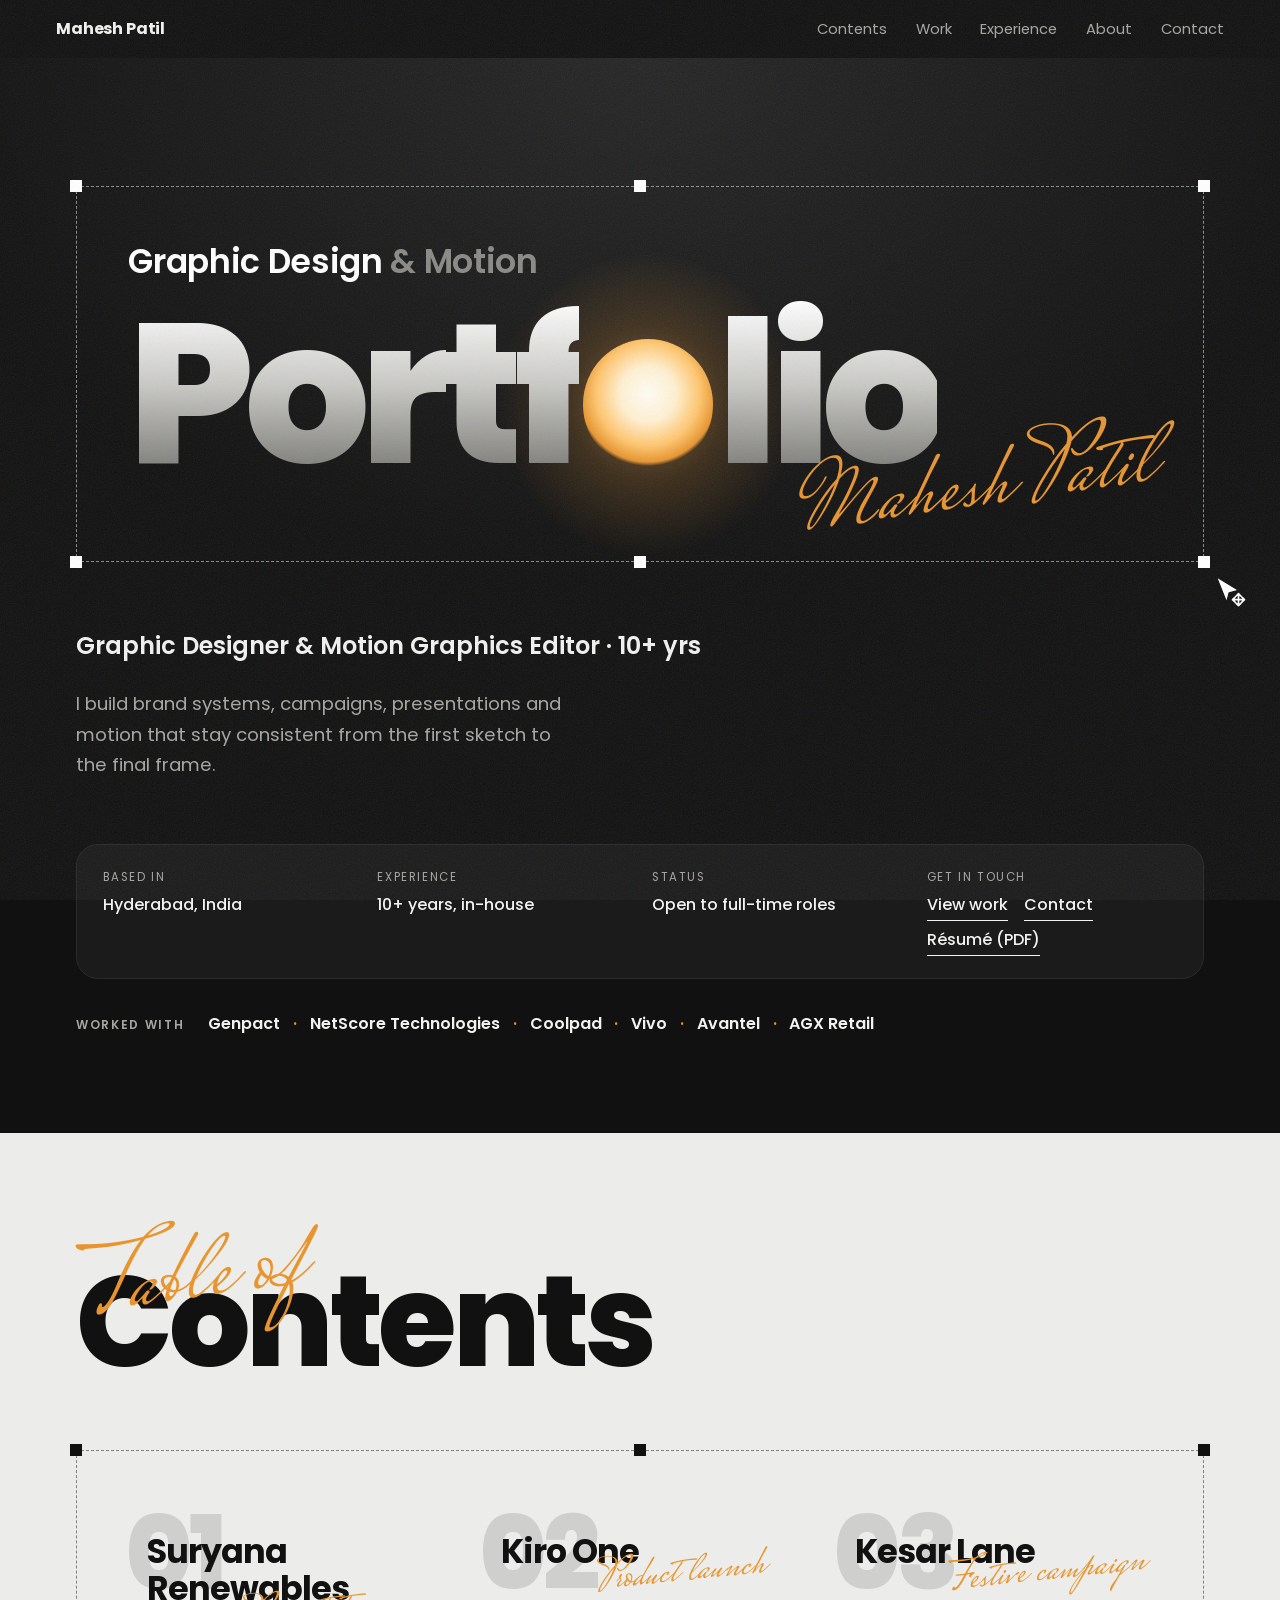
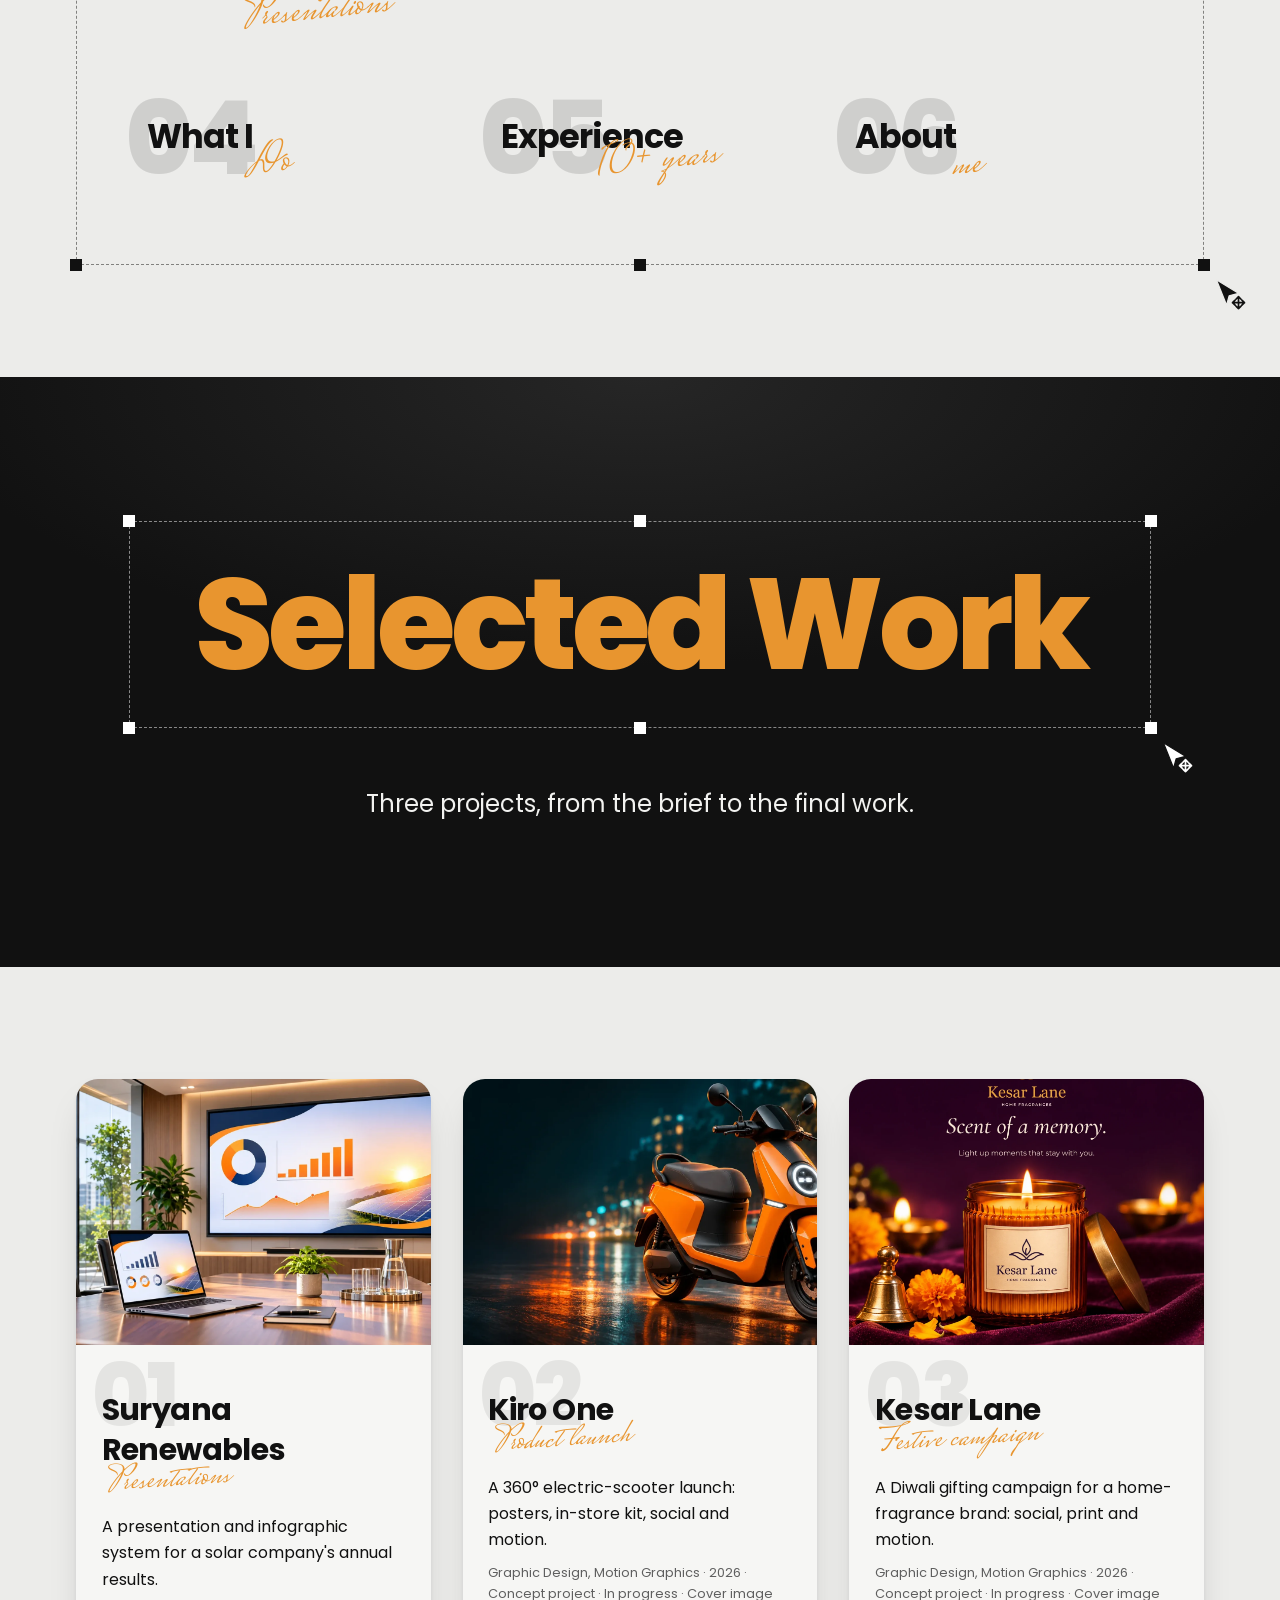
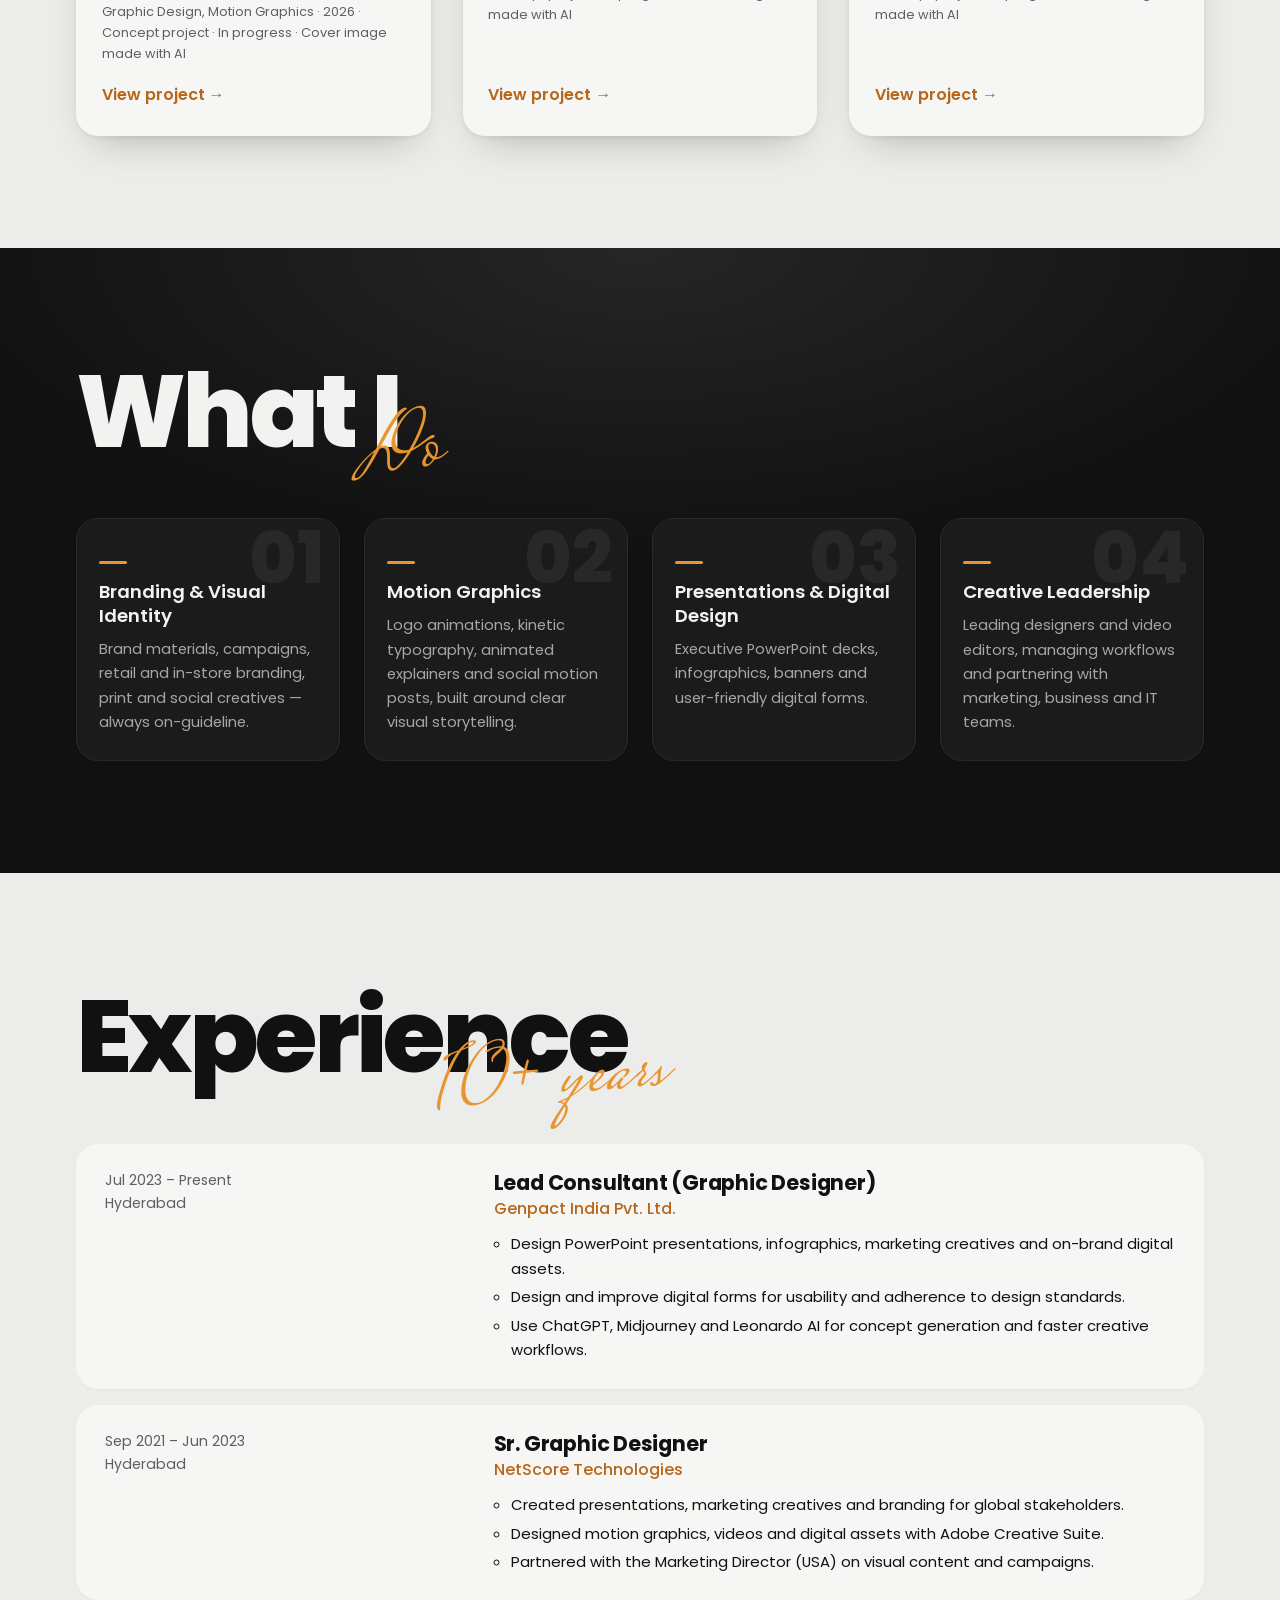
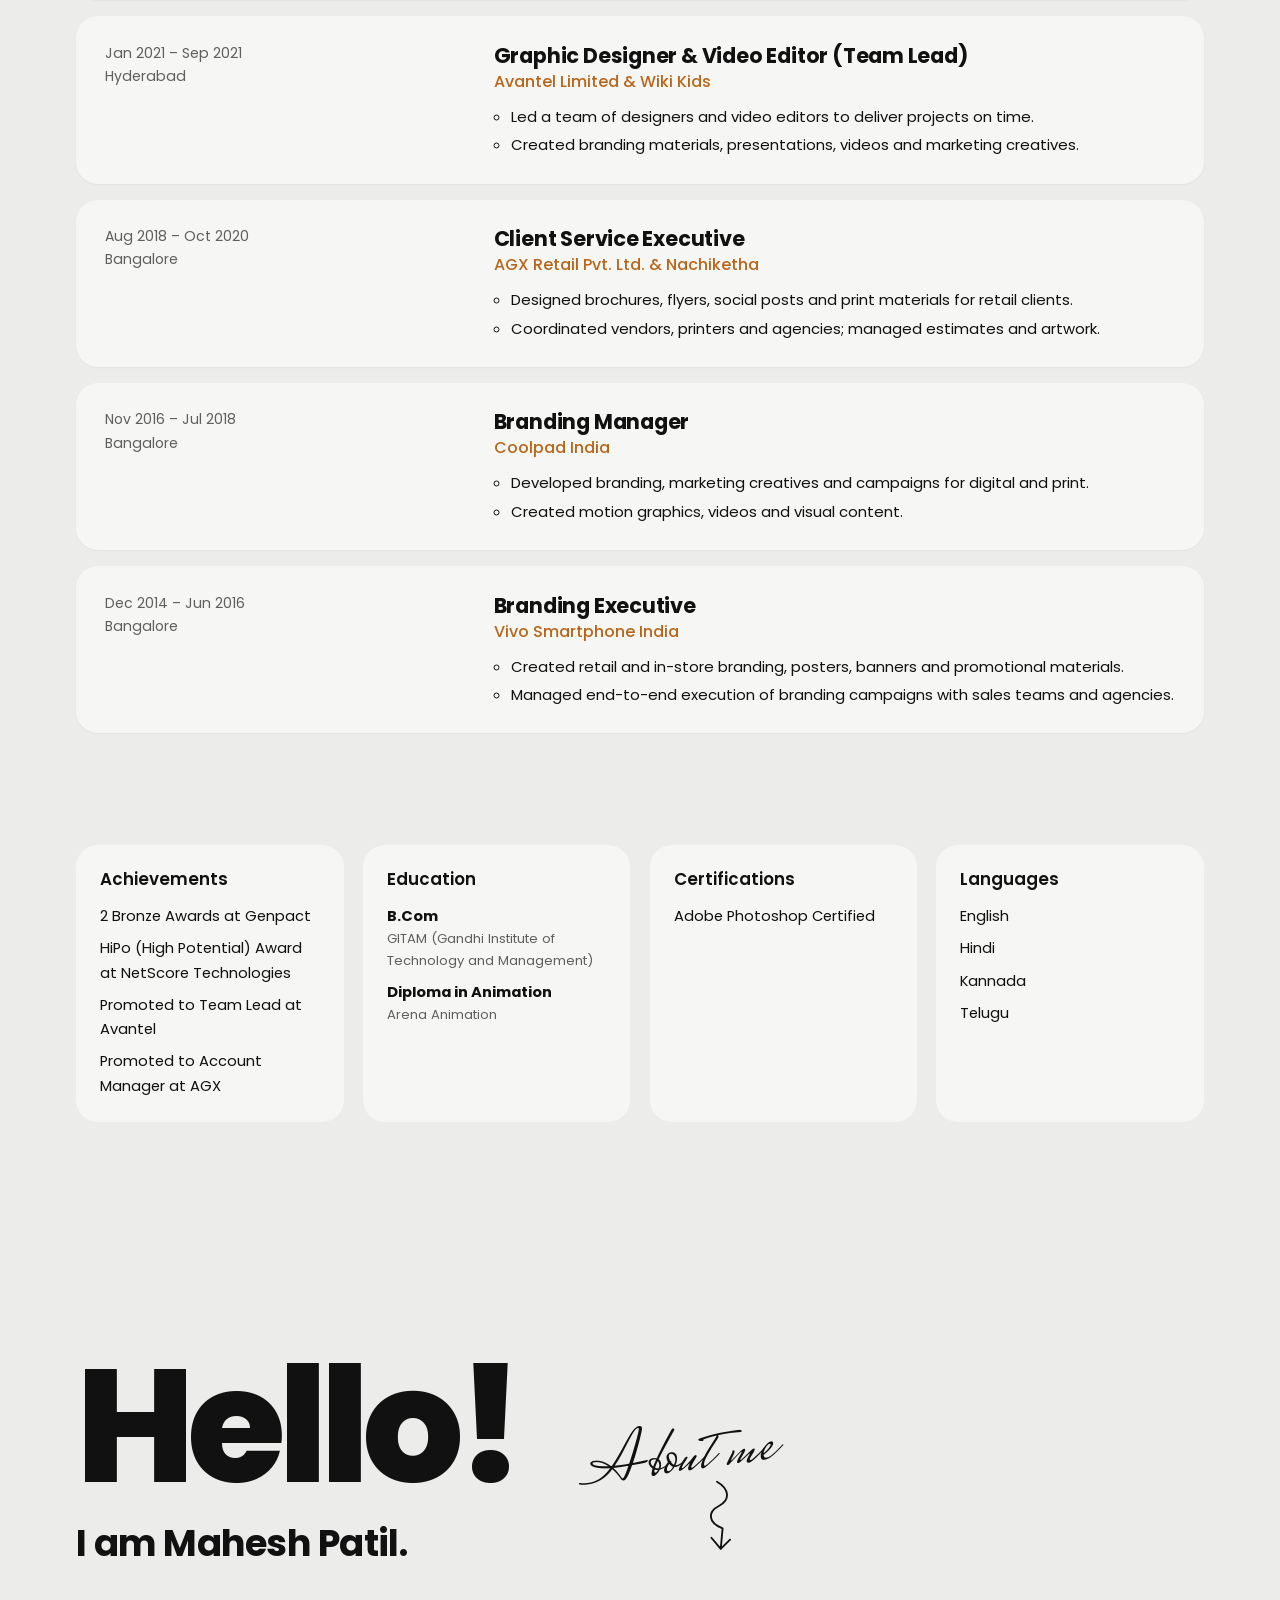
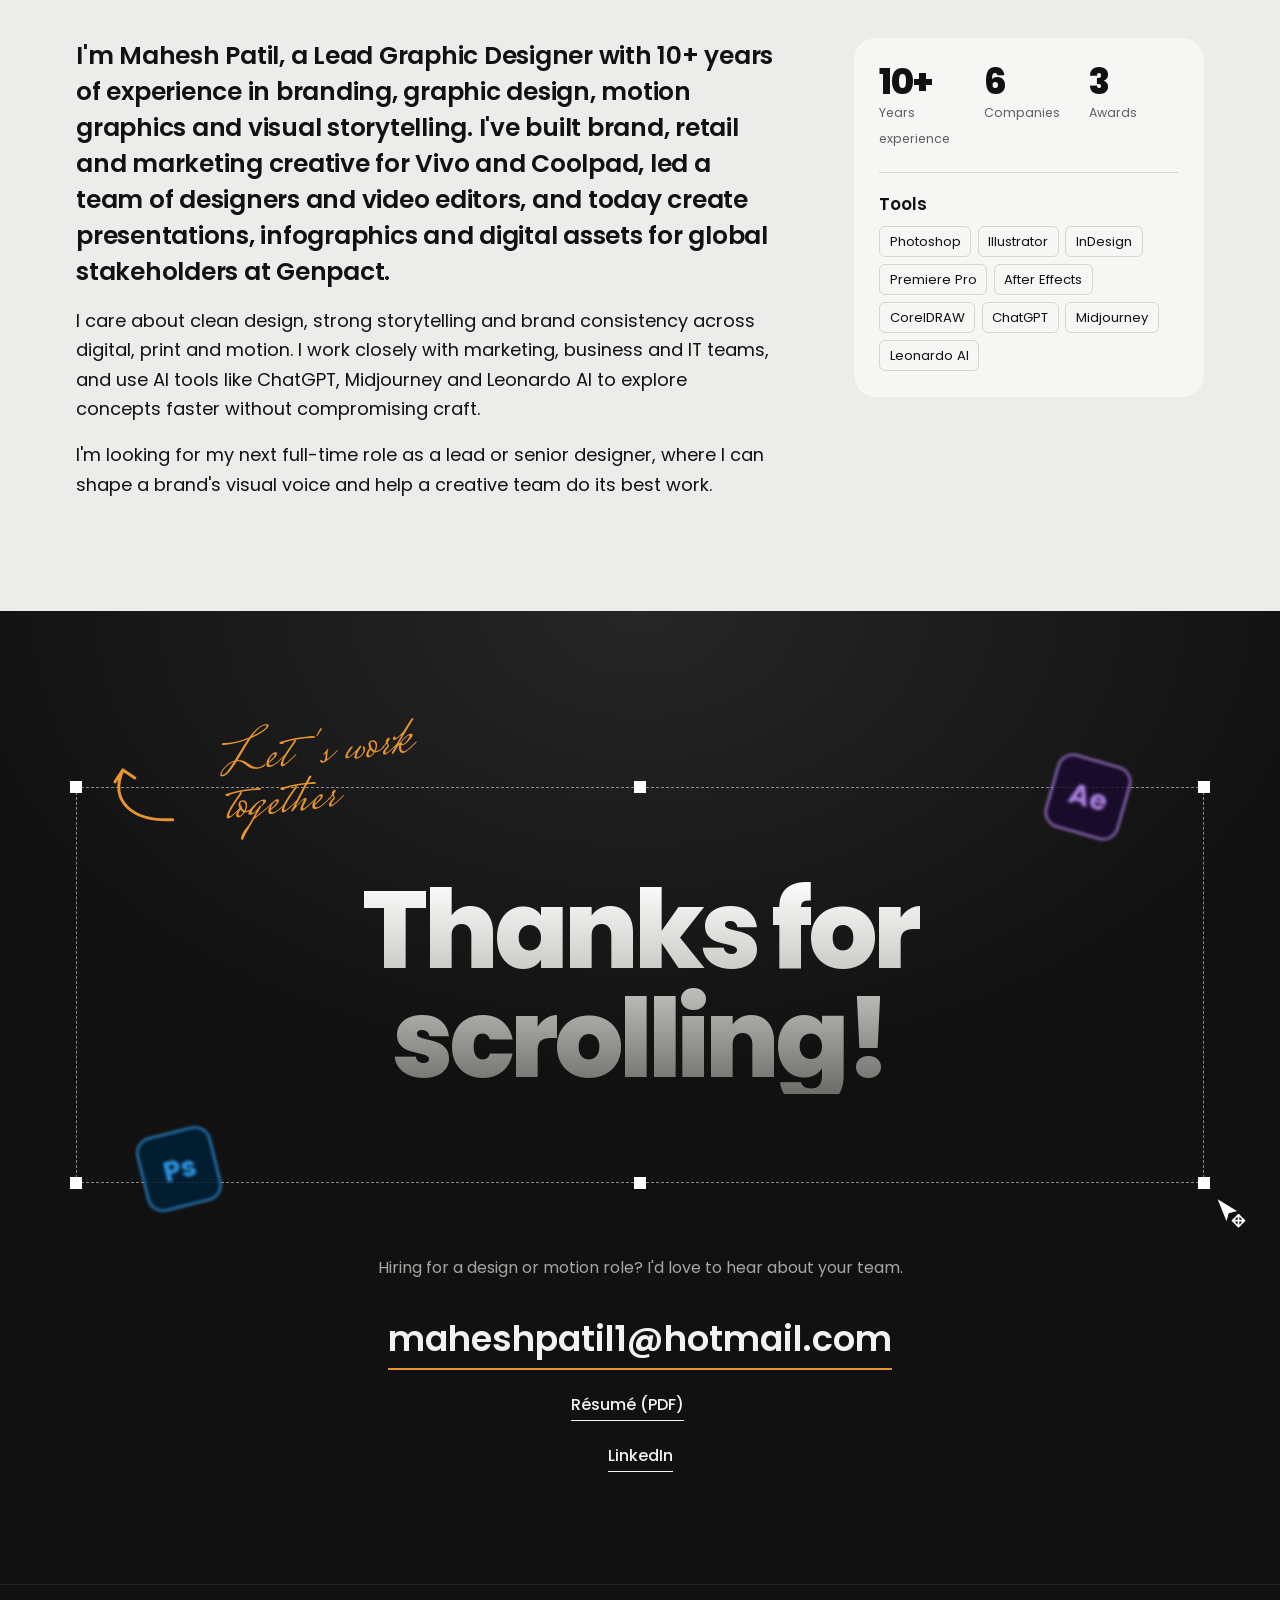
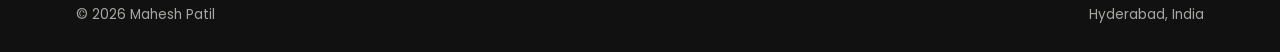
==== commit e866a05a: "Home v2: Portfolio cover, table of contents, divider, Hello and Thanks pages Co-Authored-By: Claude " ====
--- a/index.html
+++ b/index.html
@@ -15,6 +15,7 @@
     <a href="#top" class="logo" data-site="name">Mahesh Patil</a>
     <button class="nav-toggle" aria-label="Open menu" aria-expanded="false">Menu</button>
     <nav class="nav-links">
+      <a href="#contents">Contents</a>
       <a href="#case-studies" id="nav-cs" hidden>Work</a>
       <a href="#work">More work</a>
       <a href="#experience">Experience</a>
@@ -24,11 +25,16 @@
   </header>
 
   <main id="top">
-    <!-- INTRO (dark band) -->
+    <!-- COVER (dark) -->
     <section class="band dark hero">
       <div class="wrap">
-        <p class="hello">Hello! I am</p>
-        <h1 class="hero-name"><span data-site="name"></span><span class="script hero-script" id="hero-script"></span></h1>
+        <div class="frame hero-frame">
+          <p class="hero-kicker">Graphic Design <span>&amp; Motion</span></p>
+          <h1 class="hero-word" aria-label="Portfolio"><span class="hw">Portf</span><span class="orb" aria-hidden="true"></span><span class="hw">lio</span></h1>
+          <span class="script hero-sign" data-site="name"></span>
+          <i class="hd tl"></i><i class="hd tc"></i><i class="hd tr"></i><i class="hd bl"></i><i class="hd bc"></i><i class="hd br"></i><svg class="move-cursor" viewBox="0 0 40 40" aria-hidden="true"><path d="M4 2l12 30 3-11 11-3z" /><path d="M30 22v14M23 29h14M30 22l-3 3M30 22l3 3M30 36l-3-3M30 36l3-3M23 29l3-3M23 29l3 3M37 29l-3-3M37 29l-3 3" fill="none"/></svg>
+        </div>
+        <p class="hero-role"><span data-site="role"></span></p>
         <p class="hero-tagline" data-site="tagline"></p>
         <dl class="hero-facts">
           <div><dt>Based in</dt><dd data-site="location"></dd></div>
@@ -37,6 +43,7 @@
           <div class="hero-links">
             <dt>Get in touch</dt>
             <dd>
+              <a href="#case-studies" class="link">View work</a>
               <a href="#contact" class="link">Contact</a>
               <a class="link" id="resume-btn" href="#" download hidden>Résumé (PDF)</a>
               <button class="link" id="showreel-btn" hidden>Showreel</button>
@@ -51,6 +58,17 @@
       </div>
     </section>
 
+    <!-- TABLE OF CONTENTS -->
+    <section id="contents" class="band">
+      <div class="wrap">
+        <div class="toc-title"><span class="script">Table of</span><h2>Contents</h2></div>
+        <div class="frame frame-light">
+          <ol class="toc" id="toc"></ol>
+          <i class="hd tl"></i><i class="hd tc"></i><i class="hd tr"></i><i class="hd bl"></i><i class="hd bc"></i><i class="hd br"></i><svg class="move-cursor" viewBox="0 0 40 40" aria-hidden="true"><path d="M4 2l12 30 3-11 11-3z" /><path d="M30 22v14M23 29h14M30 22l-3 3M30 22l3 3M30 36l-3-3M30 36l3-3M23 29l3-3M23 29l3 3M37 29l-3-3M37 29l-3 3" fill="none"/></svg>
+        </div>
+      </div>
+    </section>
+
     <!-- SHOWREEL (shown when SITE.showreel is set) -->
     <section id="showreel" class="band" hidden>
       <div class="wrap">
@@ -65,11 +83,15 @@
     </section>
 
     <!-- CASE STUDIES -->
-    <section id="case-studies" class="band" hidden>
-      <div class="wrap">
-        <div class="title-block"><h2>Selected</h2><span class="script">Work</span></div>
-        <p class="section-note">Three projects, from brief to final work.</p>
-        <div class="cs-list" id="cs-grid"></div>
+    <section id="case-studies" hidden>
+      <div class="band dark divider">
+        <div class="wrap">
+          <div class="frame divider-frame"><h2>Selected Work</h2><i class="hd tl"></i><i class="hd tc"></i><i class="hd tr"></i><i class="hd bl"></i><i class="hd bc"></i><i class="hd br"></i><svg class="move-cursor" viewBox="0 0 40 40" aria-hidden="true"><path d="M4 2l12 30 3-11 11-3z" /><path d="M30 22v14M23 29h14M30 22l-3 3M30 22l3 3M30 36l-3-3M30 36l3-3M23 29l3-3M23 29l3 3M37 29l-3-3M37 29l-3 3" fill="none"/></svg></div>
+          <p class="divider-note">Three projects, from the brief to the final work.</p>
+        </div>
+      </div>
+      <div class="band">
+        <div class="wrap"><div class="cs-list" id="cs-grid"></div></div>
       </div>
     </section>
 
@@ -117,7 +139,12 @@
     <!-- ABOUT -->
     <section id="about" class="band">
       <div class="wrap">
-        <div class="title-block"><h2>About</h2><span class="script">me</span></div>
+        <div class="hello-block">
+          <h2>Hello!</h2>
+          <p class="hello-name">I am <span data-site="name"></span>.</p>
+          <span class="script about-note">About me</span>
+          <svg class="about-arrow" viewBox="0 0 60 90" aria-hidden="true"><path d="M30 4c14 8 14 20 2 26s-12 18 4 24M36 54l-2 22m0 0l-10-12m10 12l10-10"/></svg>
+        </div>
         <div class="about">
           <div class="about-text" id="about-text"></div>
           <aside class="about-side">
@@ -129,10 +156,17 @@
       </div>
     </section>
 
-    <!-- CONTACT (dark band) -->
+    <!-- CONTACT (dark) -->
     <section id="contact" class="band dark contact">
       <div class="wrap">
-        <div class="title-block center"><h2>Let's work</h2><span class="script">Together</span></div>
+        <div class="frame thanks-frame">
+          <span class="script thanks-script">Let's work<br>together</span>
+          <svg class="thanks-arrow" viewBox="0 0 90 70" aria-hidden="true"><path d="M70 64C30 66 6 46 20 14m0 0l-8 12m8-12l12 8"/></svg>
+          <h2>Thanks for scrolling!</h2>
+          <span class="tool-badge ps" aria-hidden="true">Ps</span>
+          <span class="tool-badge ae" aria-hidden="true">Ae</span>
+          <i class="hd tl"></i><i class="hd tc"></i><i class="hd tr"></i><i class="hd bl"></i><i class="hd bc"></i><i class="hd br"></i><svg class="move-cursor" viewBox="0 0 40 40" aria-hidden="true"><path d="M4 2l12 30 3-11 11-3z" /><path d="M30 22v14M23 29h14M30 22l-3 3M30 22l3 3M30 36l-3-3M30 36l3-3M23 29l3-3M23 29l3 3M37 29l-3-3M37 29l-3 3" fill="none"/></svg>
+        </div>
         <p class="contact-note">Hiring for a design or motion role? I'd love to hear about your team.</p>
         <a class="email" id="email-link" href="#"></a>
         <ul class="contact-links">
--- a/css/style.css
+++ b/css/style.css
@@ -53,7 +53,7 @@
 .wrap, .section, .cs-cover { width: 100%; max-width: var(--max); margin-inline: auto; padding-inline: var(--gutter); }
 .band { padding: clamp(4rem, 9vw, 7rem) 0; }
 .band.tight { padding-top: 0; }
-.band.dark, .dark { background: var(--dark); color: var(--on-dark); }
+.band.dark, .dark { background: radial-gradient(ellipse 80% 70% at 50% 0%, #262626 0%, var(--dark) 70%); color: var(--on-dark); }
 .section { padding-top: clamp(3.5rem, 8vw, 6rem); }
 
 /* Big bold title with an overlapping handwritten word */
@@ -88,13 +88,6 @@
 
 /* ---------- Intro ---------- */
 .hero { padding-top: clamp(4rem, 10vw, 8rem); padding-bottom: clamp(3.5rem, 8vw, 6rem); }
-.hello { font-size: clamp(1.1rem, 2vw, 1.4rem); font-weight: 500; color: var(--on-dark-muted); }
-.hero-name { position: relative; display: inline-block; font-size: clamp(3.4rem, 12vw, 10rem); padding-bottom: .35em; }
-.hero-name > span:first-child {
-  background: linear-gradient(180deg, #ffffff 0%, #9a9a96 100%);
-  -webkit-background-clip: text; background-clip: text; color: transparent;
-}
-.hero-script { position: absolute; right: -.2em; bottom: 0; font-size: .42em; transform: rotate(-6deg); white-space: nowrap; }
 .hero-tagline { margin-top: 1.5rem; max-width: 46ch; font-size: clamp(1rem, 1.5vw, 1.15rem); color: var(--on-dark-muted); }
 .hero-facts {
   display: grid; grid-template-columns: repeat(4, 1fr); gap: 1.5rem;
@@ -274,9 +267,71 @@
 .cs-next a:hover strong { color: var(--accent); }
 .cs-missing { min-height: 60vh; display: grid; align-content: center; justify-items: start; gap: 1rem; }
 
+/* ---------- Design-tool selection frame (dashed box + handles + move cursor) ---------- */
+.frame { position: relative; border: 1.5px dashed rgba(255,255,255,.5); }
+.frame-light { border-color: rgba(0,0,0,.45); }
+.hd { position: absolute; width: 12px; height: 12px; background: #fff; }
+.frame-light .hd { background: var(--ink); }
+.hd.tl { top: -7px; left: -7px; } .hd.tc { top: -7px; left: calc(50% - 6px); } .hd.tr { top: -7px; right: -7px; }
+.hd.bl { bottom: -7px; left: -7px; } .hd.bc { bottom: -7px; left: calc(50% - 6px); } .hd.br { bottom: -7px; right: -7px; }
+.move-cursor { position: absolute; right: -44px; bottom: -48px; width: 34px; height: 34px; fill: #fff; stroke: #fff; stroke-width: 2; stroke-linecap: round; }
+.move-cursor path:first-child { stroke: var(--dark); stroke-width: 1.5; stroke-linejoin: round; }
+.frame-light .move-cursor { fill: var(--ink); stroke: var(--ink); }
+.frame-light .move-cursor path:first-child { stroke: var(--paper); }
+
+/* ---------- Cover ---------- */
+.hero-frame { padding: clamp(1.6rem, 4vw, 3rem) clamp(1.2rem, 4vw, 3.5rem) clamp(2.6rem, 6vw, 4.5rem); }
+.hero-kicker { font-size: clamp(1.2rem, 2.6vw, 2.1rem); font-weight: 600; color: #fff; letter-spacing: -.01em; }
+.hero-kicker span { color: #8a8a86; }
+.hero-word { isolation: isolate; display: flex; align-items: center; font-size: clamp(3.6rem, 15.5vw, 13rem); line-height: .95; letter-spacing: -.05em; margin-top: .05em; }
+.hw { background: linear-gradient(180deg, #ffffff 0%, #c9c9c5 45%, #6c6c68 100%); -webkit-background-clip: text; background-clip: text; color: transparent; }
+/* The "o" is a glowing diya light */
+.orb {
+  display: inline-block; width: .66em; height: .66em; margin: .1em .02em 0; border-radius: 50%; flex: none;
+  background: radial-gradient(circle at 50% 42%, #fffdf6 0%, #fff1d2 28%, #ffc66e 52%, #e8952f 68%, rgba(232,149,47,0) 72%);
+  position: relative;
+}
+.orb::before { content: ""; position: absolute; inset: -70%; border-radius: 50%; background: radial-gradient(circle, rgba(255,184,90,.45) 0%, rgba(232,149,47,.18) 35%, rgba(232,149,47,0) 68%); z-index: -1; }
+.hero-sign { position: absolute; right: clamp(.5rem, 4vw, 3rem); bottom: clamp(.3rem, 2vw, 1.4rem); font-size: clamp(2.6rem, 7.5vw, 6.2rem); transform: rotate(-8deg); white-space: nowrap; }
+.hero-role { margin-top: clamp(2.6rem, 6vw, 4rem); font-size: clamp(1.15rem, 2vw, 1.5rem); font-weight: 600; }
+
+/* ---------- Table of contents ---------- */
+.toc-title { position: relative; margin-bottom: clamp(2.5rem, 6vw, 4rem); padding-top: .8em; }
+.toc-title h2 { font-size: clamp(3.4rem, 10vw, 8rem); }
+.toc-title .script { position: absolute; top: -.15em; left: .1em; font-size: clamp(3rem, 8vw, 6.5rem); transform: rotate(-8deg); z-index: 1; }
+.toc { list-style: none; display: grid; grid-template-columns: repeat(3, 1fr); gap: 1rem 2rem; padding: clamp(1.4rem, 4vw, 3rem); }
+.toc a { position: relative; display: block; padding: 2.2rem 0 1.6rem 1.4rem; }
+.toc-num { position: absolute; left: 0; top: .2rem; font-size: clamp(4.5rem, 8vw, 6.5rem); font-weight: 800; line-height: 1; color: rgba(0,0,0,.12); letter-spacing: -.04em; transition: color .3s; }
+.toc-word { position: relative; display: block; font-size: clamp(1.5rem, 2.6vw, 2.2rem); font-weight: 700; letter-spacing: -.03em; line-height: 1.1; }
+.toc-script { position: relative; display: block; margin: -.2em 0 0 2.2em; font-size: clamp(2rem, 3.4vw, 2.8rem); transform: rotate(-6deg); transform-origin: left; white-space: nowrap; }
+.toc a:hover .toc-num { color: rgba(232,149,47,.35); }
+
+/* ---------- Divider page ---------- */
+.divider { text-align: center; padding: clamp(5rem, 12vw, 9rem) 0; }
+.divider-frame { display: inline-block; padding: clamp(1.2rem, 3vw, 2.4rem) clamp(1.5rem, 5vw, 4rem); }
+.divider-frame h2 { font-size: clamp(3rem, 10vw, 8rem); color: var(--accent); letter-spacing: -.04em; }
+.divider-note { margin-top: clamp(2.5rem, 5vw, 3.5rem); font-size: clamp(1.05rem, 2vw, 1.5rem); color: var(--on-dark); }
+
+/* ---------- About: "Hello!" ---------- */
+.hello-block { position: relative; margin-bottom: clamp(2.5rem, 6vw, 4rem); max-width: 760px; }
+.hello-block h2 { font-size: clamp(4rem, 13vw, 10rem); letter-spacing: -.05em; }
+.hello-name { font-size: clamp(1.4rem, 3vw, 2.3rem); font-weight: 700; letter-spacing: -.02em; margin-top: .2em; }
+.about-note { position: absolute; right: 8%; top: 35%; font-size: clamp(2.6rem, 6vw, 4.4rem); color: var(--ink); transform: rotate(-8deg); }
+.about-arrow { position: absolute; right: 12%; top: 58%; width: clamp(36px, 5vw, 56px); fill: none; stroke: var(--ink); stroke-width: 2; stroke-linecap: round; stroke-linejoin: round; }
+
+/* ---------- Thanks for scrolling ---------- */
+.thanks-frame { padding: clamp(2.5rem, 7vw, 5.5rem) clamp(1rem, 4vw, 3rem); margin: clamp(2.5rem, 6vw, 4rem) 0 clamp(3rem, 6vw, 4.5rem); }
+.thanks-frame h2 { font-size: clamp(2.6rem, 8.5vw, 7rem); letter-spacing: -.045em; background: linear-gradient(180deg, #ffffff 0%, #c9c9c5 45%, #6c6c68 100%); -webkit-background-clip: text; background-clip: text; color: transparent; }
+.thanks-script { position: absolute; left: clamp(2.5rem, 12vw, 9rem); top: clamp(-3.6rem, -6vw, -2.4rem); font-size: clamp(2.2rem, 4.5vw, 3.6rem); line-height: .8; text-align: left; transform: rotate(-6deg); }
+.thanks-arrow { position: absolute; left: clamp(-.5rem, 2vw, 2rem); top: clamp(-2rem, -3vw, -1rem); width: clamp(54px, 7vw, 90px); fill: none; stroke: var(--accent); stroke-width: 3; stroke-linecap: round; stroke-linejoin: round; }
+.tool-badge { position: absolute; display: grid; place-items: center; width: clamp(48px, 6vw, 76px); aspect-ratio: 1; border-radius: 16px; font-weight: 700; font-size: clamp(1.2rem, 2.2vw, 1.9rem); filter: blur(1.5px); opacity: .85; }
+.tool-badge.ps { left: clamp(.5rem, 5vw, 4rem); bottom: -1.6rem; background: #001e36; color: #31a8ff; border: 2px solid #31a8ff; transform: rotate(-14deg); }
+.tool-badge.ae { right: clamp(.5rem, 6vw, 5rem); top: -1.8rem; background: #1a0b2e; color: #c38fff; border: 2px solid #c38fff; transform: rotate(16deg); }
+
 /* ---------- Responsive ---------- */
 @media (max-width: 900px) {
   .hero-facts, .services, .info-grid { grid-template-columns: repeat(2, 1fr); }
+  .toc { grid-template-columns: repeat(2, 1fr); }
   .about { grid-template-columns: 1fr; }
 }
 @media (max-width: 640px) {
@@ -288,9 +343,12 @@
   .nav-links.open { display: flex; }
   .nav-links a { padding: .6rem 0; color: var(--on-dark); }
   .services, .info-grid { grid-template-columns: 1fr; }
+  .toc { grid-template-columns: 1fr; gap: 0; }
+  .move-cursor { right: -10px; bottom: -40px; width: 26px; height: 26px; }
+  .about-note { right: 0; top: 30%; }
+  .about-arrow { right: 6%; }
   .hero-facts { grid-template-columns: 1fr 1fr; gap: 1.1rem 1rem; padding: 1.1rem; }
   .hero-links { grid-column: 1 / -1; }
-  .hero-script { right: 0; }
   .title-block { padding-right: 1.5em; }
   .job { grid-template-columns: 1fr; padding: 1.3rem; }
   .job-head > div, .job ul { grid-column: 1; }
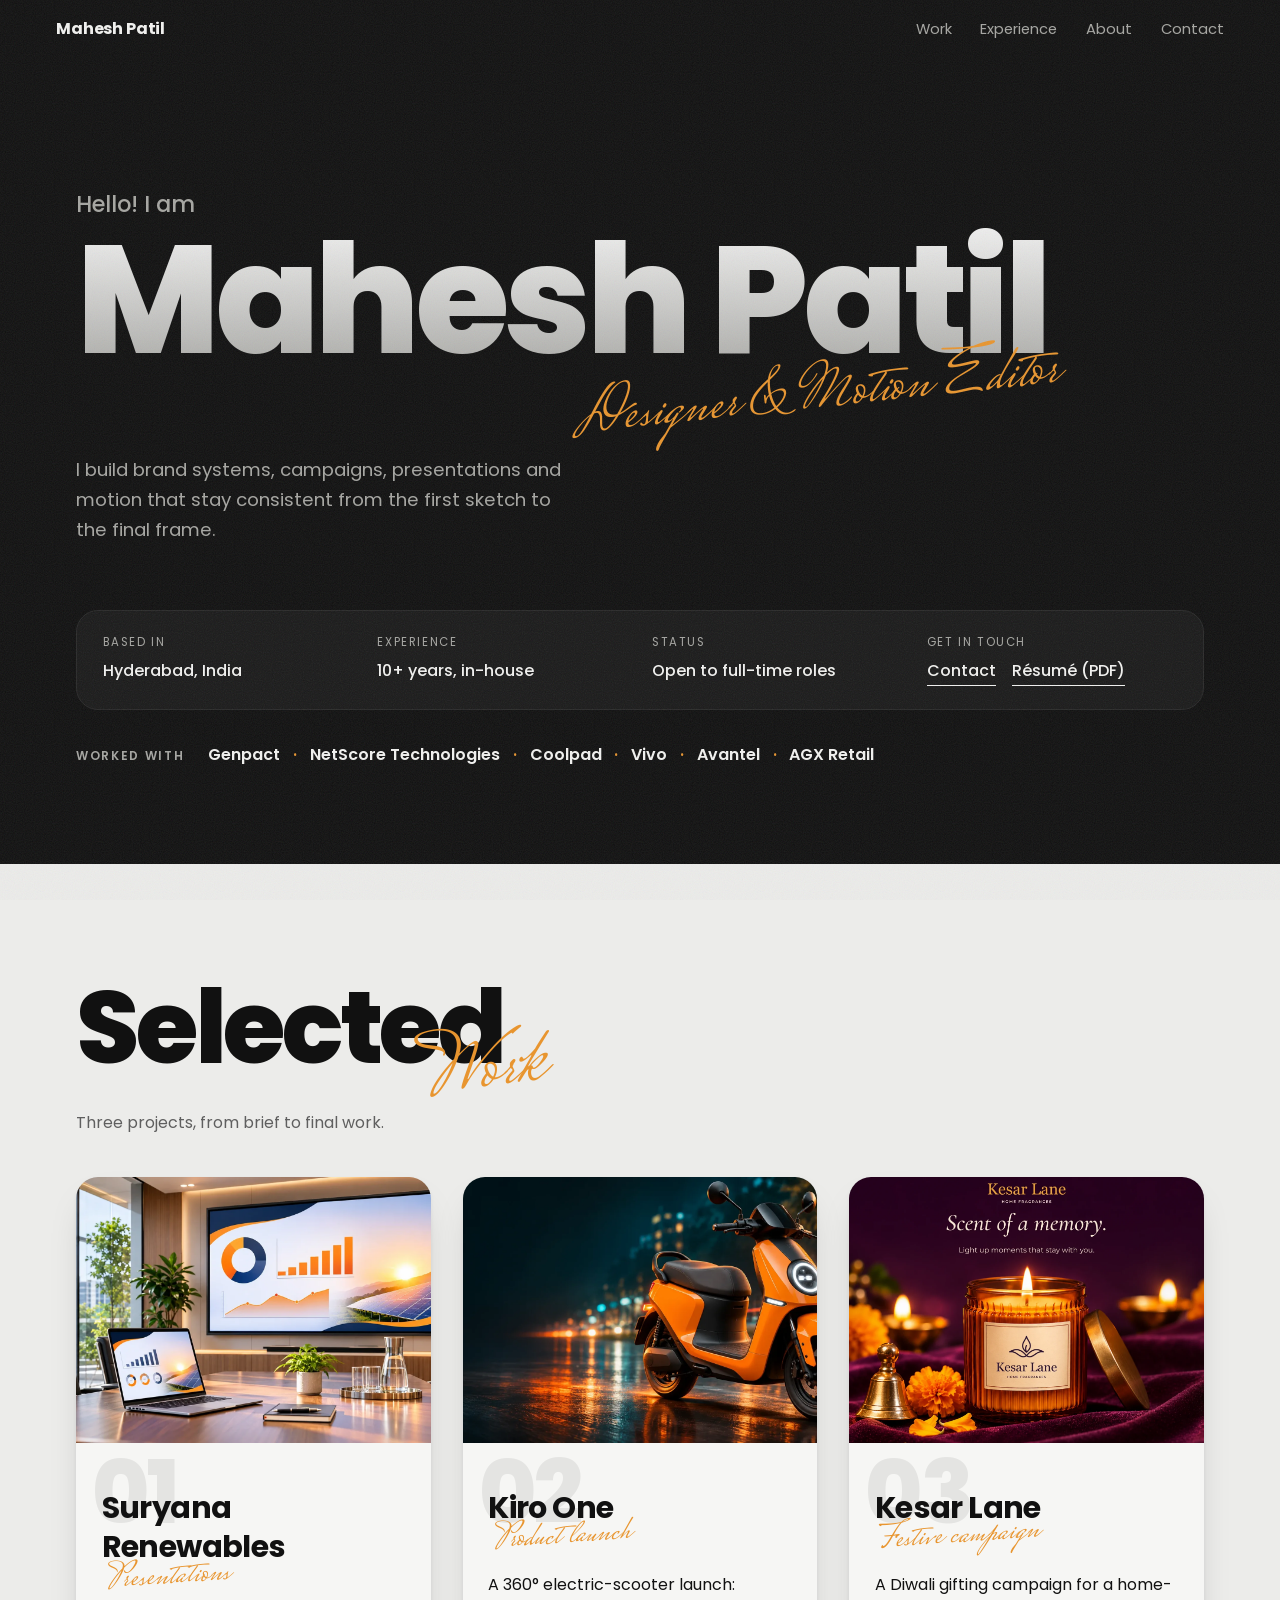
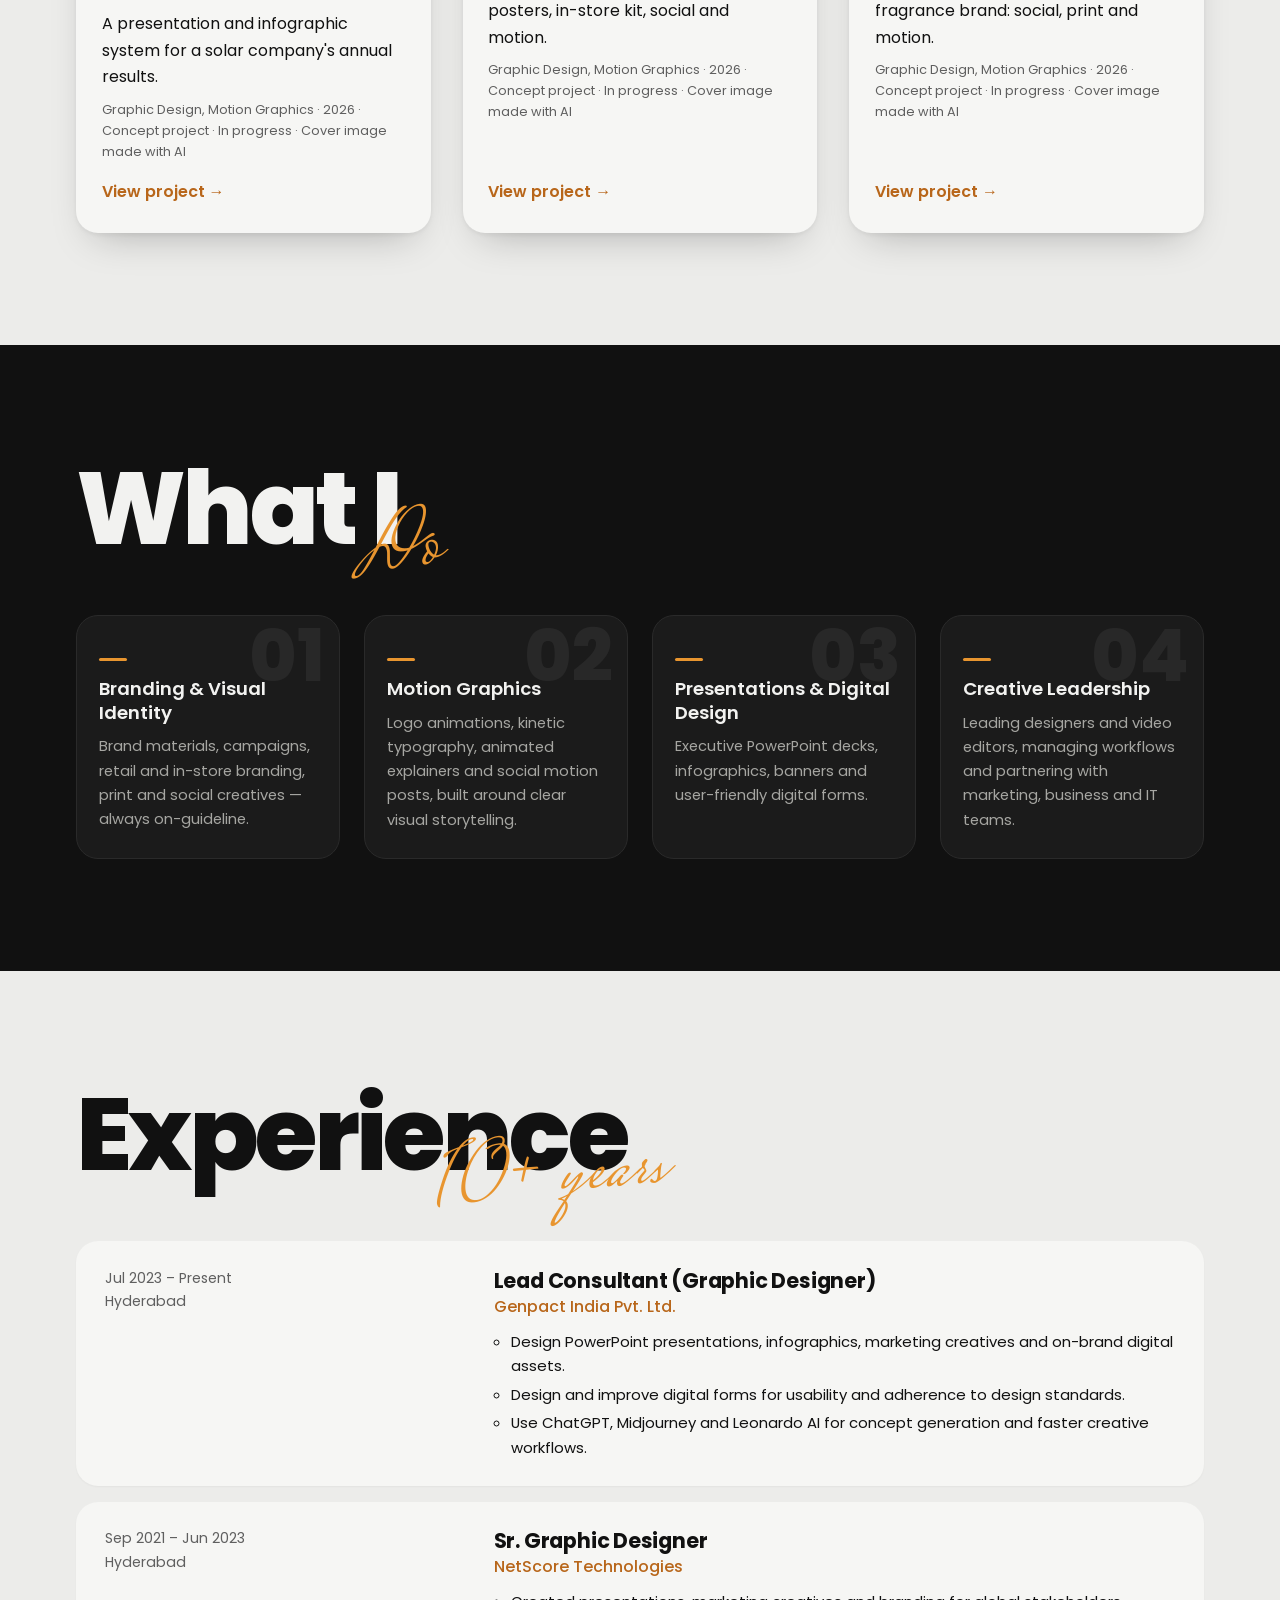
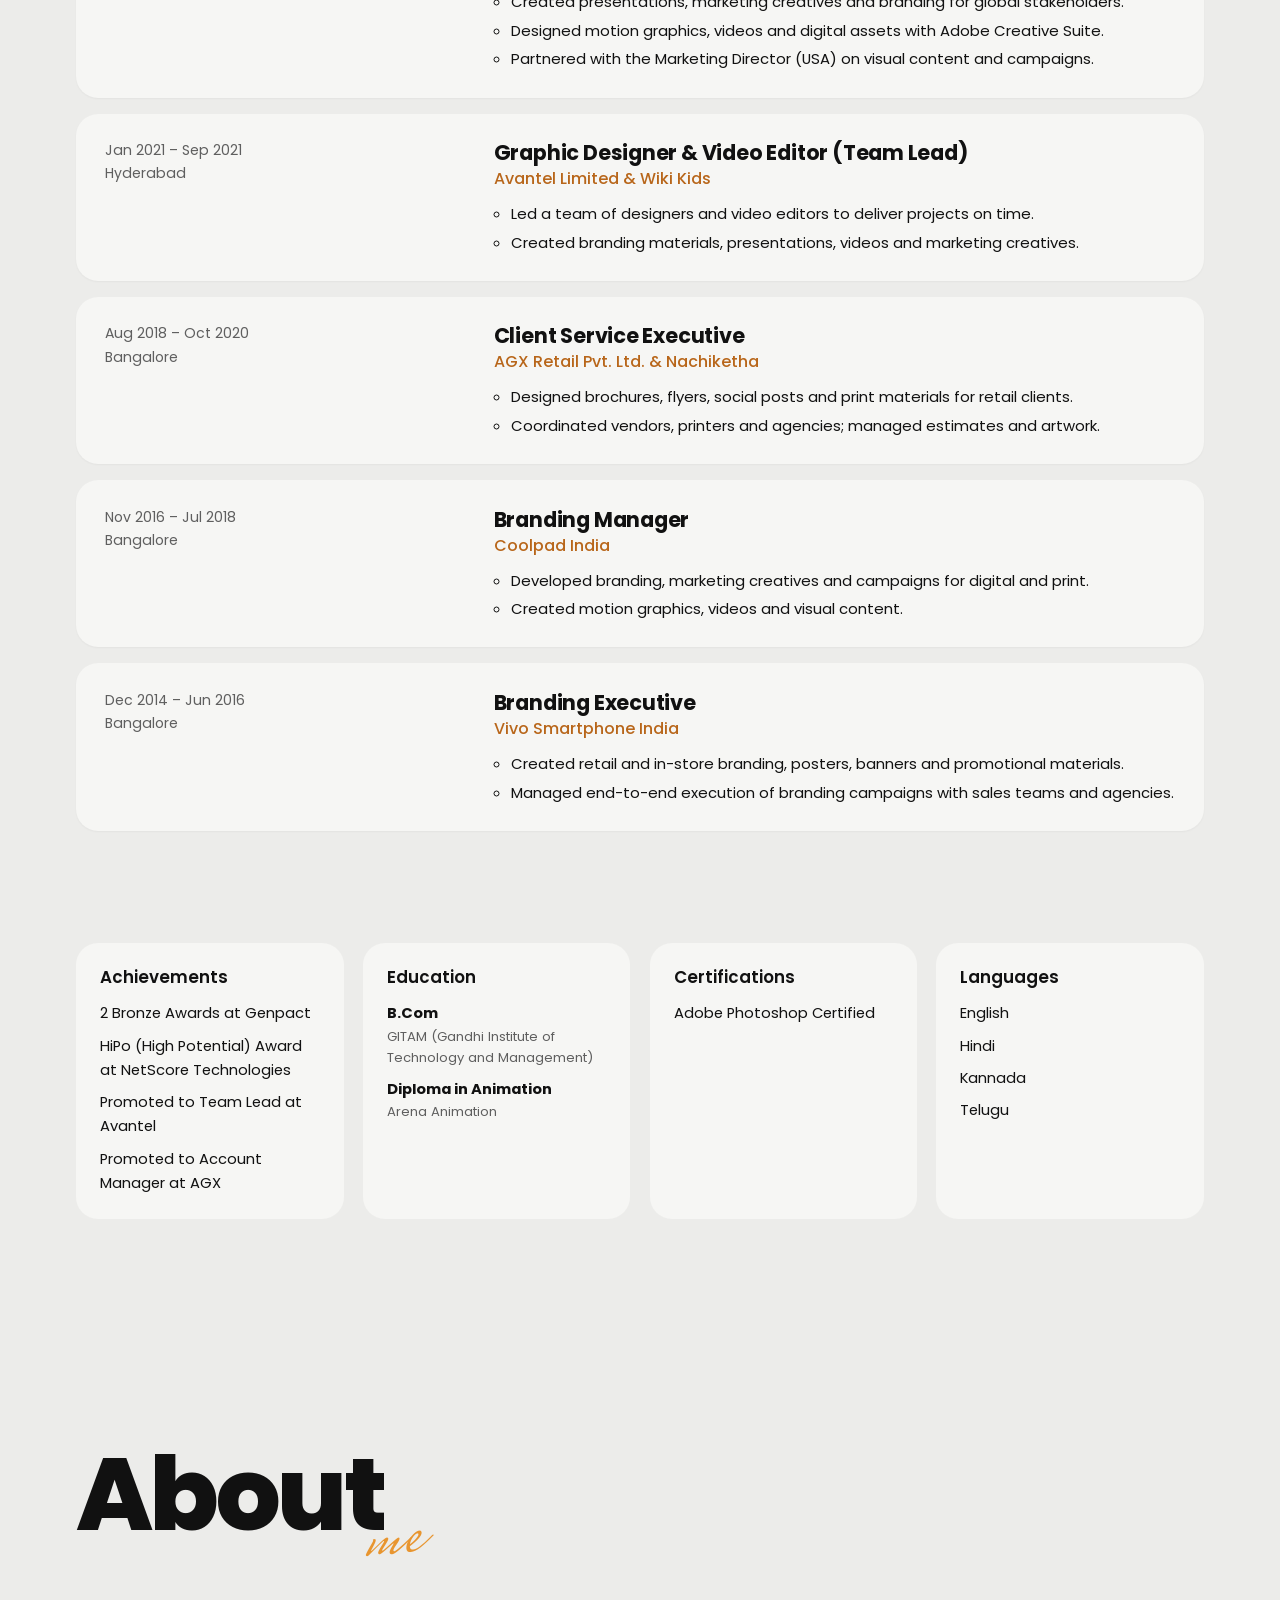
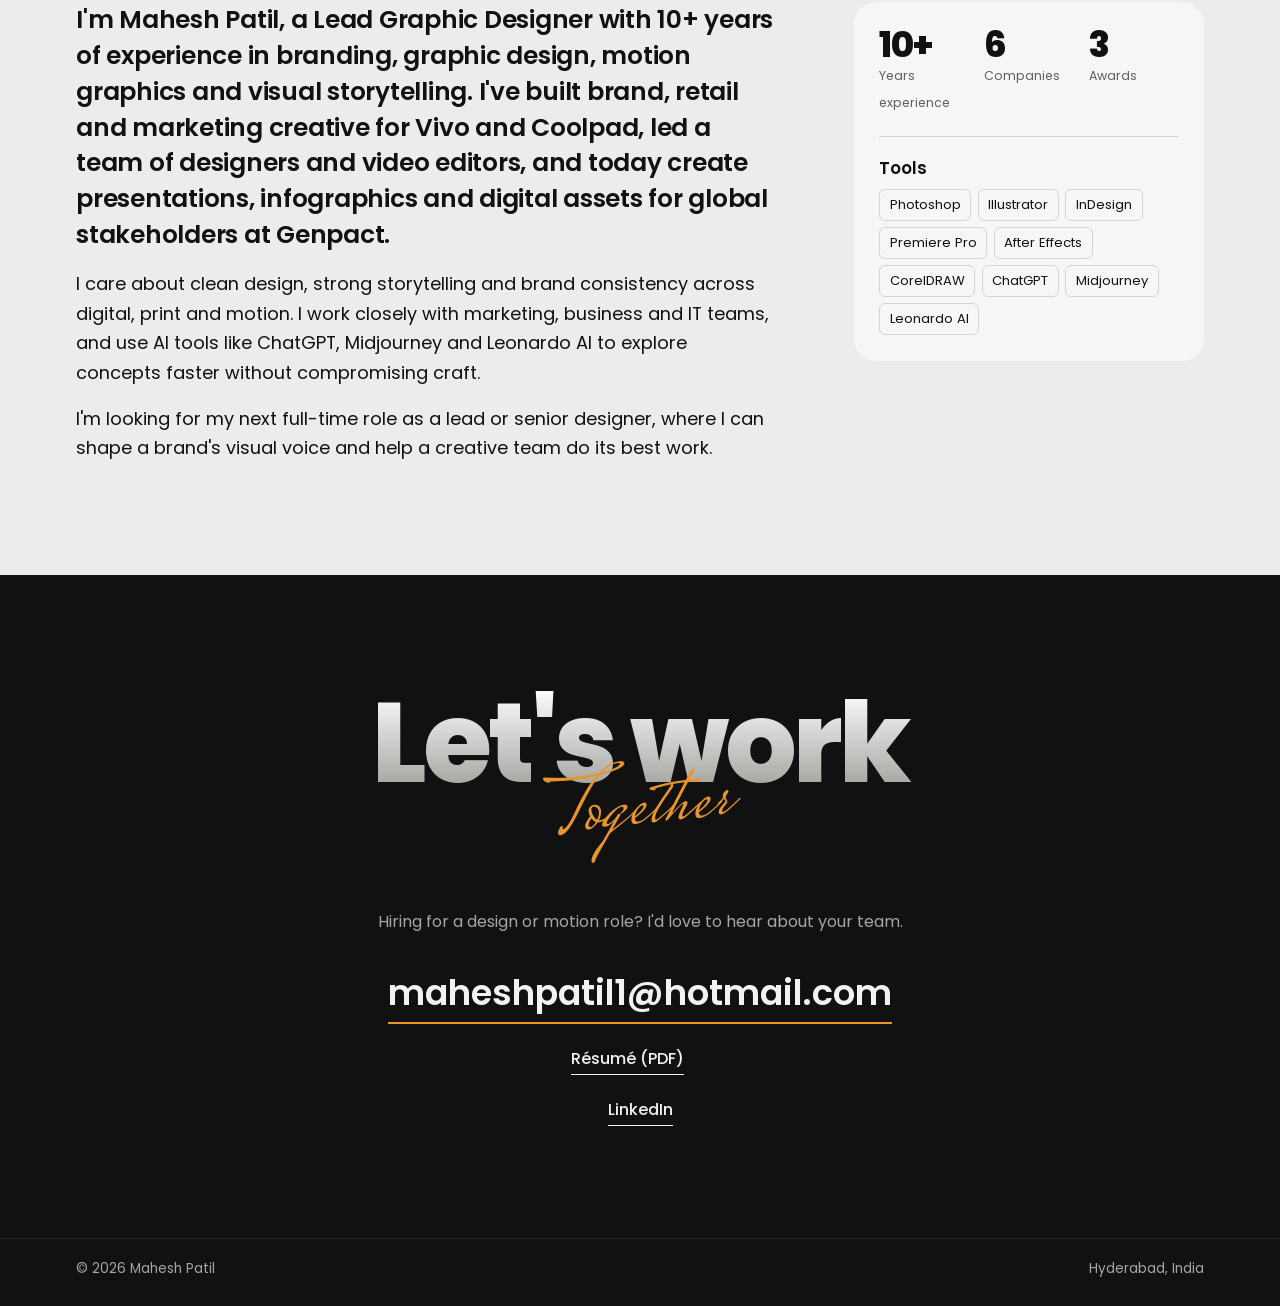
==== commit 3b8f3566: "Revert "Home v2: Portfolio cover, table of contents, divider, Hello and Thanks pages" This reverts c" ====
--- a/index.html
+++ b/index.html
@@ -15,7 +15,6 @@
     <a href="#top" class="logo" data-site="name">Mahesh Patil</a>
     <button class="nav-toggle" aria-label="Open menu" aria-expanded="false">Menu</button>
     <nav class="nav-links">
-      <a href="#contents">Contents</a>
       <a href="#case-studies" id="nav-cs" hidden>Work</a>
       <a href="#work">More work</a>
       <a href="#experience">Experience</a>
@@ -25,16 +24,11 @@
   </header>
 
   <main id="top">
-    <!-- COVER (dark) -->
+    <!-- INTRO (dark band) -->
     <section class="band dark hero">
       <div class="wrap">
-        <div class="frame hero-frame">
-          <p class="hero-kicker">Graphic Design <span>&amp; Motion</span></p>
-          <h1 class="hero-word" aria-label="Portfolio"><span class="hw">Portf</span><span class="orb" aria-hidden="true"></span><span class="hw">lio</span></h1>
-          <span class="script hero-sign" data-site="name"></span>
-          <i class="hd tl"></i><i class="hd tc"></i><i class="hd tr"></i><i class="hd bl"></i><i class="hd bc"></i><i class="hd br"></i><svg class="move-cursor" viewBox="0 0 40 40" aria-hidden="true"><path d="M4 2l12 30 3-11 11-3z" /><path d="M30 22v14M23 29h14M30 22l-3 3M30 22l3 3M30 36l-3-3M30 36l3-3M23 29l3-3M23 29l3 3M37 29l-3-3M37 29l-3 3" fill="none"/></svg>
-        </div>
-        <p class="hero-role"><span data-site="role"></span></p>
+        <p class="hello">Hello! I am</p>
+        <h1 class="hero-name"><span data-site="name"></span><span class="script hero-script" id="hero-script"></span></h1>
         <p class="hero-tagline" data-site="tagline"></p>
         <dl class="hero-facts">
           <div><dt>Based in</dt><dd data-site="location"></dd></div>
@@ -43,7 +37,6 @@
           <div class="hero-links">
             <dt>Get in touch</dt>
             <dd>
-              <a href="#case-studies" class="link">View work</a>
               <a href="#contact" class="link">Contact</a>
               <a class="link" id="resume-btn" href="#" download hidden>Résumé (PDF)</a>
               <button class="link" id="showreel-btn" hidden>Showreel</button>
@@ -54,17 +47,6 @@
         <div class="brands" id="brands" hidden>
           <p class="label">Worked with</p>
           <ul class="brands-list" id="brands-list"></ul>
-        </div>
-      </div>
-    </section>
-
-    <!-- TABLE OF CONTENTS -->
-    <section id="contents" class="band">
-      <div class="wrap">
-        <div class="toc-title"><span class="script">Table of</span><h2>Contents</h2></div>
-        <div class="frame frame-light">
-          <ol class="toc" id="toc"></ol>
-          <i class="hd tl"></i><i class="hd tc"></i><i class="hd tr"></i><i class="hd bl"></i><i class="hd bc"></i><i class="hd br"></i><svg class="move-cursor" viewBox="0 0 40 40" aria-hidden="true"><path d="M4 2l12 30 3-11 11-3z" /><path d="M30 22v14M23 29h14M30 22l-3 3M30 22l3 3M30 36l-3-3M30 36l3-3M23 29l3-3M23 29l3 3M37 29l-3-3M37 29l-3 3" fill="none"/></svg>
         </div>
       </div>
     </section>
@@ -83,15 +65,11 @@
     </section>
 
     <!-- CASE STUDIES -->
-    <section id="case-studies" hidden>
-      <div class="band dark divider">
-        <div class="wrap">
-          <div class="frame divider-frame"><h2>Selected Work</h2><i class="hd tl"></i><i class="hd tc"></i><i class="hd tr"></i><i class="hd bl"></i><i class="hd bc"></i><i class="hd br"></i><svg class="move-cursor" viewBox="0 0 40 40" aria-hidden="true"><path d="M4 2l12 30 3-11 11-3z" /><path d="M30 22v14M23 29h14M30 22l-3 3M30 22l3 3M30 36l-3-3M30 36l3-3M23 29l3-3M23 29l3 3M37 29l-3-3M37 29l-3 3" fill="none"/></svg></div>
-          <p class="divider-note">Three projects, from the brief to the final work.</p>
-        </div>
-      </div>
-      <div class="band">
-        <div class="wrap"><div class="cs-list" id="cs-grid"></div></div>
+    <section id="case-studies" class="band" hidden>
+      <div class="wrap">
+        <div class="title-block"><h2>Selected</h2><span class="script">Work</span></div>
+        <p class="section-note">Three projects, from brief to final work.</p>
+        <div class="cs-list" id="cs-grid"></div>
       </div>
     </section>
 
@@ -139,12 +117,7 @@
     <!-- ABOUT -->
     <section id="about" class="band">
       <div class="wrap">
-        <div class="hello-block">
-          <h2>Hello!</h2>
-          <p class="hello-name">I am <span data-site="name"></span>.</p>
-          <span class="script about-note">About me</span>
-          <svg class="about-arrow" viewBox="0 0 60 90" aria-hidden="true"><path d="M30 4c14 8 14 20 2 26s-12 18 4 24M36 54l-2 22m0 0l-10-12m10 12l10-10"/></svg>
-        </div>
+        <div class="title-block"><h2>About</h2><span class="script">me</span></div>
         <div class="about">
           <div class="about-text" id="about-text"></div>
           <aside class="about-side">
@@ -156,17 +129,10 @@
       </div>
     </section>
 
-    <!-- CONTACT (dark) -->
+    <!-- CONTACT (dark band) -->
     <section id="contact" class="band dark contact">
       <div class="wrap">
-        <div class="frame thanks-frame">
-          <span class="script thanks-script">Let's work<br>together</span>
-          <svg class="thanks-arrow" viewBox="0 0 90 70" aria-hidden="true"><path d="M70 64C30 66 6 46 20 14m0 0l-8 12m8-12l12 8"/></svg>
-          <h2>Thanks for scrolling!</h2>
-          <span class="tool-badge ps" aria-hidden="true">Ps</span>
-          <span class="tool-badge ae" aria-hidden="true">Ae</span>
-          <i class="hd tl"></i><i class="hd tc"></i><i class="hd tr"></i><i class="hd bl"></i><i class="hd bc"></i><i class="hd br"></i><svg class="move-cursor" viewBox="0 0 40 40" aria-hidden="true"><path d="M4 2l12 30 3-11 11-3z" /><path d="M30 22v14M23 29h14M30 22l-3 3M30 22l3 3M30 36l-3-3M30 36l3-3M23 29l3-3M23 29l3 3M37 29l-3-3M37 29l-3 3" fill="none"/></svg>
-        </div>
+        <div class="title-block center"><h2>Let's work</h2><span class="script">Together</span></div>
         <p class="contact-note">Hiring for a design or motion role? I'd love to hear about your team.</p>
         <a class="email" id="email-link" href="#"></a>
         <ul class="contact-links">
--- a/css/style.css
+++ b/css/style.css
@@ -53,7 +53,7 @@
 .wrap, .section, .cs-cover { width: 100%; max-width: var(--max); margin-inline: auto; padding-inline: var(--gutter); }
 .band { padding: clamp(4rem, 9vw, 7rem) 0; }
 .band.tight { padding-top: 0; }
-.band.dark, .dark { background: radial-gradient(ellipse 80% 70% at 50% 0%, #262626 0%, var(--dark) 70%); color: var(--on-dark); }
+.band.dark, .dark { background: var(--dark); color: var(--on-dark); }
 .section { padding-top: clamp(3.5rem, 8vw, 6rem); }
 
 /* Big bold title with an overlapping handwritten word */
@@ -88,6 +88,13 @@
 
 /* ---------- Intro ---------- */
 .hero { padding-top: clamp(4rem, 10vw, 8rem); padding-bottom: clamp(3.5rem, 8vw, 6rem); }
+.hello { font-size: clamp(1.1rem, 2vw, 1.4rem); font-weight: 500; color: var(--on-dark-muted); }
+.hero-name { position: relative; display: inline-block; font-size: clamp(3.4rem, 12vw, 10rem); padding-bottom: .35em; }
+.hero-name > span:first-child {
+  background: linear-gradient(180deg, #ffffff 0%, #9a9a96 100%);
+  -webkit-background-clip: text; background-clip: text; color: transparent;
+}
+.hero-script { position: absolute; right: -.2em; bottom: 0; font-size: .42em; transform: rotate(-6deg); white-space: nowrap; }
 .hero-tagline { margin-top: 1.5rem; max-width: 46ch; font-size: clamp(1rem, 1.5vw, 1.15rem); color: var(--on-dark-muted); }
 .hero-facts {
   display: grid; grid-template-columns: repeat(4, 1fr); gap: 1.5rem;
@@ -267,71 +274,9 @@
 .cs-next a:hover strong { color: var(--accent); }
 .cs-missing { min-height: 60vh; display: grid; align-content: center; justify-items: start; gap: 1rem; }
 
-/* ---------- Design-tool selection frame (dashed box + handles + move cursor) ---------- */
-.frame { position: relative; border: 1.5px dashed rgba(255,255,255,.5); }
-.frame-light { border-color: rgba(0,0,0,.45); }
-.hd { position: absolute; width: 12px; height: 12px; background: #fff; }
-.frame-light .hd { background: var(--ink); }
-.hd.tl { top: -7px; left: -7px; } .hd.tc { top: -7px; left: calc(50% - 6px); } .hd.tr { top: -7px; right: -7px; }
-.hd.bl { bottom: -7px; left: -7px; } .hd.bc { bottom: -7px; left: calc(50% - 6px); } .hd.br { bottom: -7px; right: -7px; }
-.move-cursor { position: absolute; right: -44px; bottom: -48px; width: 34px; height: 34px; fill: #fff; stroke: #fff; stroke-width: 2; stroke-linecap: round; }
-.move-cursor path:first-child { stroke: var(--dark); stroke-width: 1.5; stroke-linejoin: round; }
-.frame-light .move-cursor { fill: var(--ink); stroke: var(--ink); }
-.frame-light .move-cursor path:first-child { stroke: var(--paper); }
-
-/* ---------- Cover ---------- */
-.hero-frame { padding: clamp(1.6rem, 4vw, 3rem) clamp(1.2rem, 4vw, 3.5rem) clamp(2.6rem, 6vw, 4.5rem); }
-.hero-kicker { font-size: clamp(1.2rem, 2.6vw, 2.1rem); font-weight: 600; color: #fff; letter-spacing: -.01em; }
-.hero-kicker span { color: #8a8a86; }
-.hero-word { isolation: isolate; display: flex; align-items: center; font-size: clamp(3.6rem, 15.5vw, 13rem); line-height: .95; letter-spacing: -.05em; margin-top: .05em; }
-.hw { background: linear-gradient(180deg, #ffffff 0%, #c9c9c5 45%, #6c6c68 100%); -webkit-background-clip: text; background-clip: text; color: transparent; }
-/* The "o" is a glowing diya light */
-.orb {
-  display: inline-block; width: .66em; height: .66em; margin: .1em .02em 0; border-radius: 50%; flex: none;
-  background: radial-gradient(circle at 50% 42%, #fffdf6 0%, #fff1d2 28%, #ffc66e 52%, #e8952f 68%, rgba(232,149,47,0) 72%);
-  position: relative;
-}
-.orb::before { content: ""; position: absolute; inset: -70%; border-radius: 50%; background: radial-gradient(circle, rgba(255,184,90,.45) 0%, rgba(232,149,47,.18) 35%, rgba(232,149,47,0) 68%); z-index: -1; }
-.hero-sign { position: absolute; right: clamp(.5rem, 4vw, 3rem); bottom: clamp(.3rem, 2vw, 1.4rem); font-size: clamp(2.6rem, 7.5vw, 6.2rem); transform: rotate(-8deg); white-space: nowrap; }
-.hero-role { margin-top: clamp(2.6rem, 6vw, 4rem); font-size: clamp(1.15rem, 2vw, 1.5rem); font-weight: 600; }
-
-/* ---------- Table of contents ---------- */
-.toc-title { position: relative; margin-bottom: clamp(2.5rem, 6vw, 4rem); padding-top: .8em; }
-.toc-title h2 { font-size: clamp(3.4rem, 10vw, 8rem); }
-.toc-title .script { position: absolute; top: -.15em; left: .1em; font-size: clamp(3rem, 8vw, 6.5rem); transform: rotate(-8deg); z-index: 1; }
-.toc { list-style: none; display: grid; grid-template-columns: repeat(3, 1fr); gap: 1rem 2rem; padding: clamp(1.4rem, 4vw, 3rem); }
-.toc a { position: relative; display: block; padding: 2.2rem 0 1.6rem 1.4rem; }
-.toc-num { position: absolute; left: 0; top: .2rem; font-size: clamp(4.5rem, 8vw, 6.5rem); font-weight: 800; line-height: 1; color: rgba(0,0,0,.12); letter-spacing: -.04em; transition: color .3s; }
-.toc-word { position: relative; display: block; font-size: clamp(1.5rem, 2.6vw, 2.2rem); font-weight: 700; letter-spacing: -.03em; line-height: 1.1; }
-.toc-script { position: relative; display: block; margin: -.2em 0 0 2.2em; font-size: clamp(2rem, 3.4vw, 2.8rem); transform: rotate(-6deg); transform-origin: left; white-space: nowrap; }
-.toc a:hover .toc-num { color: rgba(232,149,47,.35); }
-
-/* ---------- Divider page ---------- */
-.divider { text-align: center; padding: clamp(5rem, 12vw, 9rem) 0; }
-.divider-frame { display: inline-block; padding: clamp(1.2rem, 3vw, 2.4rem) clamp(1.5rem, 5vw, 4rem); }
-.divider-frame h2 { font-size: clamp(3rem, 10vw, 8rem); color: var(--accent); letter-spacing: -.04em; }
-.divider-note { margin-top: clamp(2.5rem, 5vw, 3.5rem); font-size: clamp(1.05rem, 2vw, 1.5rem); color: var(--on-dark); }
-
-/* ---------- About: "Hello!" ---------- */
-.hello-block { position: relative; margin-bottom: clamp(2.5rem, 6vw, 4rem); max-width: 760px; }
-.hello-block h2 { font-size: clamp(4rem, 13vw, 10rem); letter-spacing: -.05em; }
-.hello-name { font-size: clamp(1.4rem, 3vw, 2.3rem); font-weight: 700; letter-spacing: -.02em; margin-top: .2em; }
-.about-note { position: absolute; right: 8%; top: 35%; font-size: clamp(2.6rem, 6vw, 4.4rem); color: var(--ink); transform: rotate(-8deg); }
-.about-arrow { position: absolute; right: 12%; top: 58%; width: clamp(36px, 5vw, 56px); fill: none; stroke: var(--ink); stroke-width: 2; stroke-linecap: round; stroke-linejoin: round; }
-
-/* ---------- Thanks for scrolling ---------- */
-.thanks-frame { padding: clamp(2.5rem, 7vw, 5.5rem) clamp(1rem, 4vw, 3rem); margin: clamp(2.5rem, 6vw, 4rem) 0 clamp(3rem, 6vw, 4.5rem); }
-.thanks-frame h2 { font-size: clamp(2.6rem, 8.5vw, 7rem); letter-spacing: -.045em; background: linear-gradient(180deg, #ffffff 0%, #c9c9c5 45%, #6c6c68 100%); -webkit-background-clip: text; background-clip: text; color: transparent; }
-.thanks-script { position: absolute; left: clamp(2.5rem, 12vw, 9rem); top: clamp(-3.6rem, -6vw, -2.4rem); font-size: clamp(2.2rem, 4.5vw, 3.6rem); line-height: .8; text-align: left; transform: rotate(-6deg); }
-.thanks-arrow { position: absolute; left: clamp(-.5rem, 2vw, 2rem); top: clamp(-2rem, -3vw, -1rem); width: clamp(54px, 7vw, 90px); fill: none; stroke: var(--accent); stroke-width: 3; stroke-linecap: round; stroke-linejoin: round; }
-.tool-badge { position: absolute; display: grid; place-items: center; width: clamp(48px, 6vw, 76px); aspect-ratio: 1; border-radius: 16px; font-weight: 700; font-size: clamp(1.2rem, 2.2vw, 1.9rem); filter: blur(1.5px); opacity: .85; }
-.tool-badge.ps { left: clamp(.5rem, 5vw, 4rem); bottom: -1.6rem; background: #001e36; color: #31a8ff; border: 2px solid #31a8ff; transform: rotate(-14deg); }
-.tool-badge.ae { right: clamp(.5rem, 6vw, 5rem); top: -1.8rem; background: #1a0b2e; color: #c38fff; border: 2px solid #c38fff; transform: rotate(16deg); }
-
 /* ---------- Responsive ---------- */
 @media (max-width: 900px) {
   .hero-facts, .services, .info-grid { grid-template-columns: repeat(2, 1fr); }
-  .toc { grid-template-columns: repeat(2, 1fr); }
   .about { grid-template-columns: 1fr; }
 }
 @media (max-width: 640px) {
@@ -343,12 +288,9 @@
   .nav-links.open { display: flex; }
   .nav-links a { padding: .6rem 0; color: var(--on-dark); }
   .services, .info-grid { grid-template-columns: 1fr; }
-  .toc { grid-template-columns: 1fr; gap: 0; }
-  .move-cursor { right: -10px; bottom: -40px; width: 26px; height: 26px; }
-  .about-note { right: 0; top: 30%; }
-  .about-arrow { right: 6%; }
   .hero-facts { grid-template-columns: 1fr 1fr; gap: 1.1rem 1rem; padding: 1.1rem; }
   .hero-links { grid-column: 1 / -1; }
+  .hero-script { right: 0; }
   .title-block { padding-right: 1.5em; }
   .job { grid-template-columns: 1fr; padding: 1.3rem; }
   .job-head > div, .job ul { grid-column: 1; }
